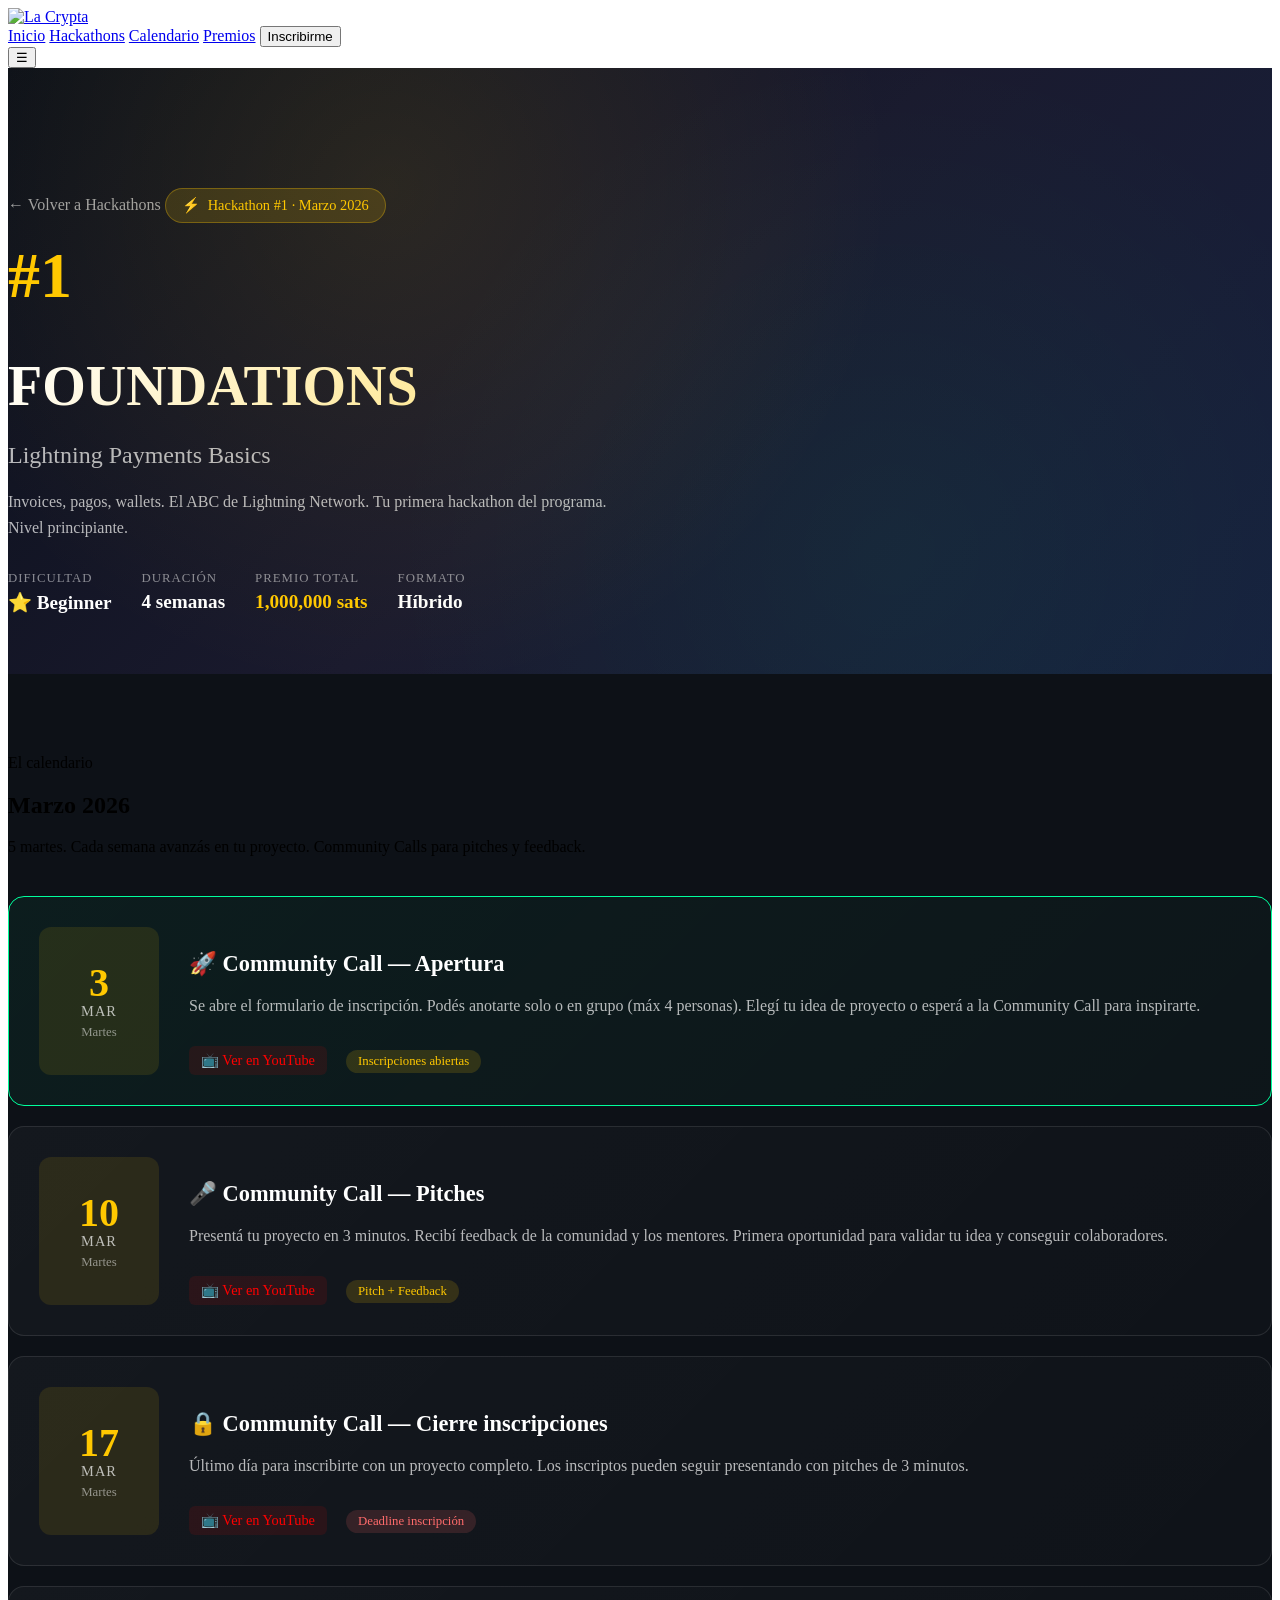
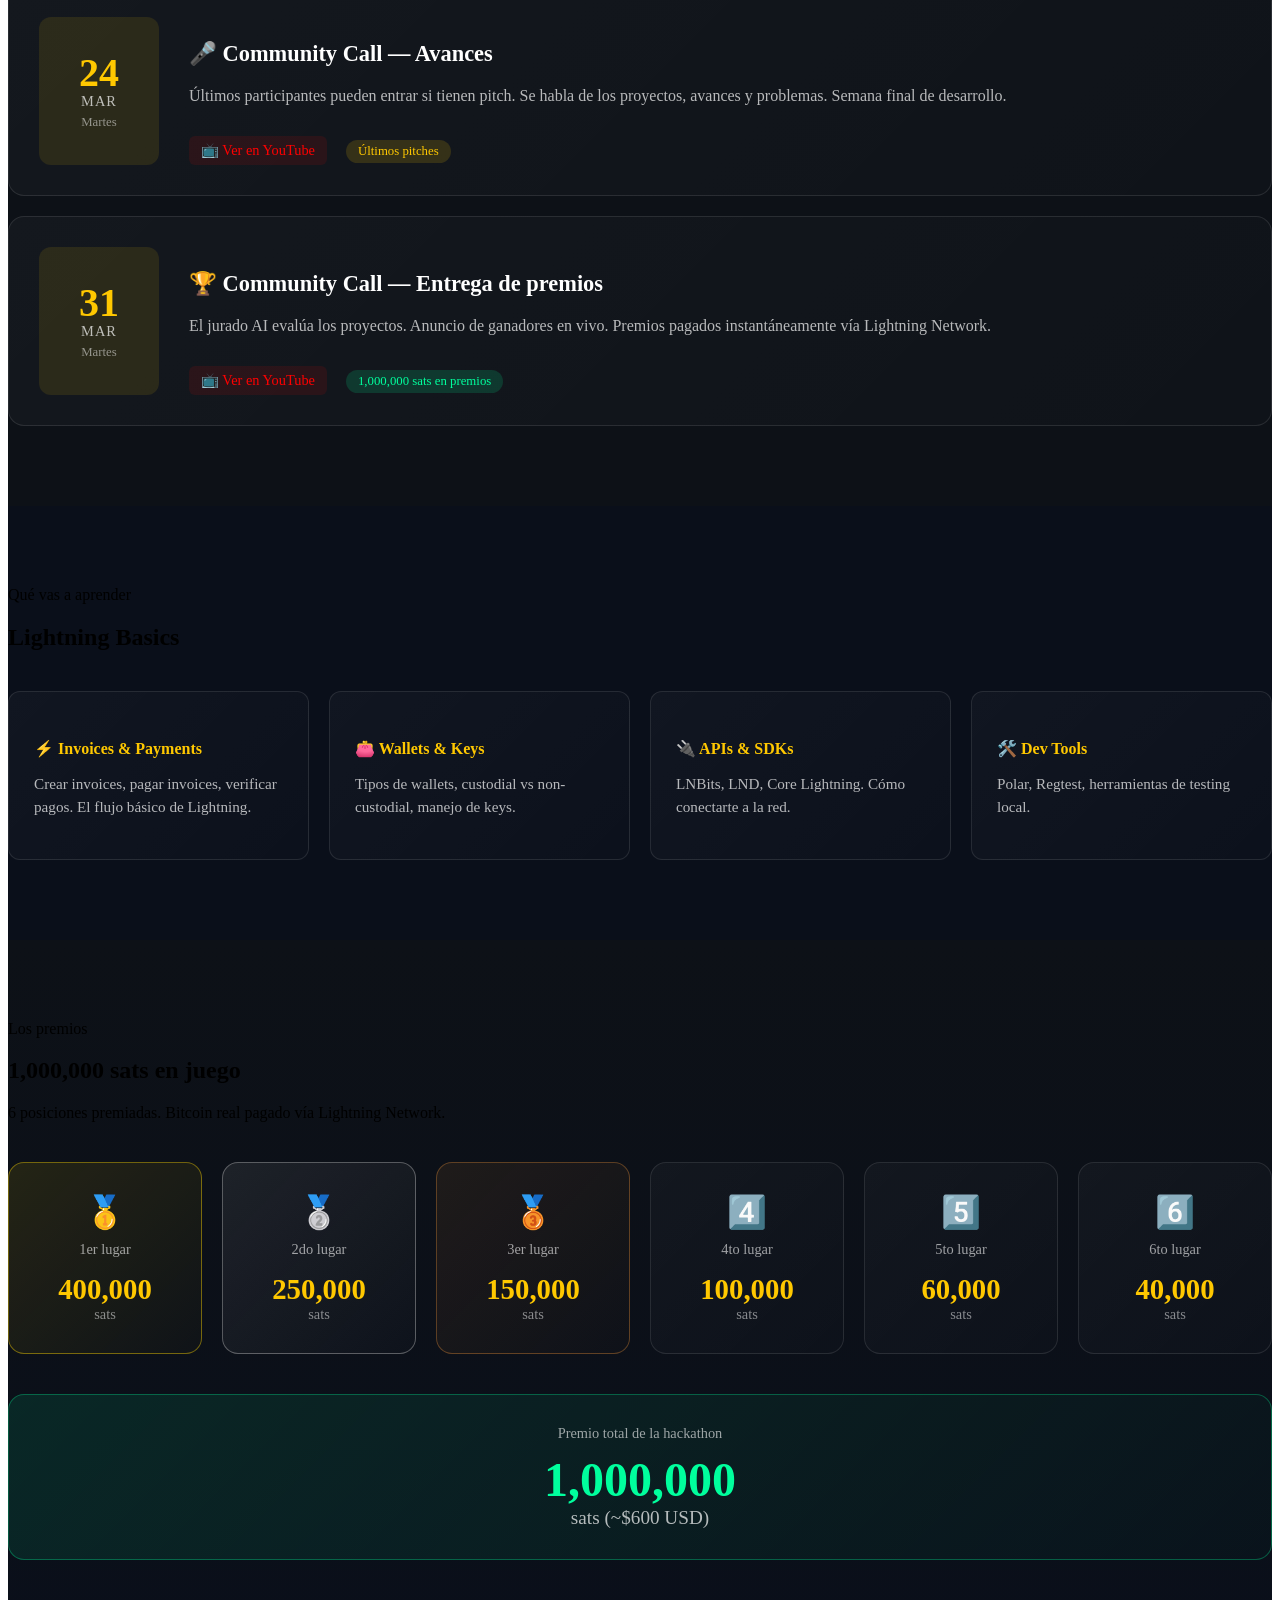
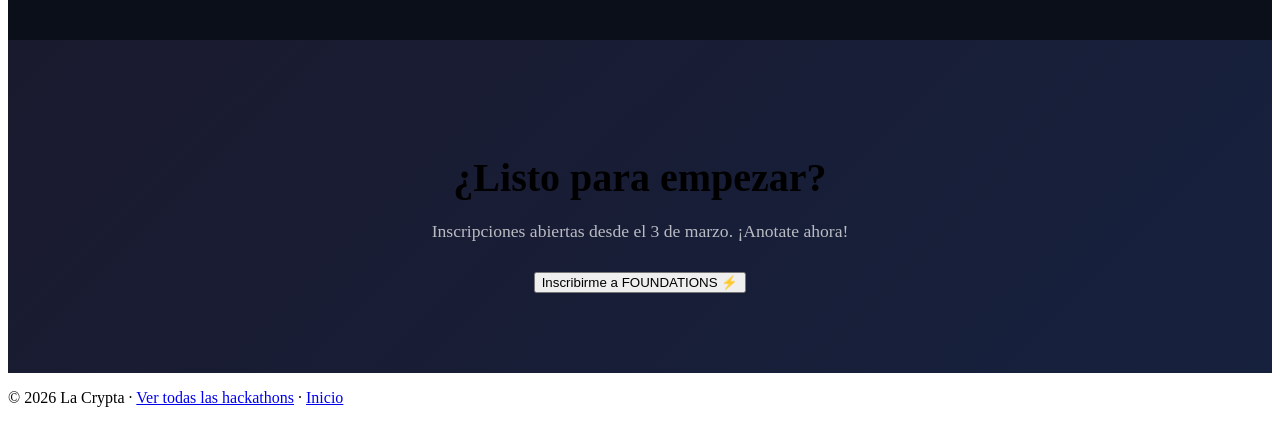
==== hackathons/foundations.html @ 1fe4c27a "feat: add YouTube link to all Community Calls - All Tuesdays are now labeled as Community Call - Add" ====
<!DOCTYPE html>
<html lang="es">
<head>
<meta charset="UTF-8">
<meta name="viewport" content="width=device-width, initial-scale=1.0">
<title>FOUNDATIONS — Lightning Hackathon #1 | La Crypta</title>
<meta name="description" content="Primera hackathon del programa. Lightning Payments Basics. Marzo 2026.">
<link rel="icon" href="data:image/svg+xml,<svg xmlns=%22http://www.w3.org/2000/svg%22 viewBox=%220 0 100 100%22><text y=%22.9em%22 font-size=%2290%22>⚡</text></svg>">
<link rel="stylesheet" href="../css/styles.css">
<style>
.hackathon-hero {
  padding: 120px 0 60px;
  background: linear-gradient(135deg, #0a0f1a 0%, #1a1a2e 50%, #16213e 100%);
  position: relative;
  overflow: hidden;
}
.hackathon-hero::before {
  content: '';
  position: absolute;
  top: 0;
  left: 0;
  right: 0;
  bottom: 0;
  background: radial-gradient(circle at 30% 20%, rgba(255, 200, 0, 0.1) 0%, transparent 50%),
              radial-gradient(circle at 70% 80%, rgba(0, 255, 157, 0.05) 0%, transparent 50%);
}
.hackathon-header {
  display: flex;
  align-items: center;
  gap: 20px;
  margin-bottom: 20px;
}
.hackathon-number {
  font-size: 4rem;
  font-weight: 900;
  color: #ffc800;
  line-height: 1;
}
.hackathon-badge {
  display: inline-flex;
  align-items: center;
  gap: 8px;
  background: rgba(255, 200, 0, 0.15);
  border: 1px solid rgba(255, 200, 0, 0.3);
  padding: 8px 16px;
  border-radius: 50px;
  font-size: 0.9rem;
  color: #ffc800;
  margin-bottom: 20px;
}
.hackathon-title {
  font-size: 3.5rem;
  font-weight: 900;
  margin-bottom: 10px;
  background: linear-gradient(135deg, #fff 0%, #ffc800 100%);
  -webkit-background-clip: text;
  -webkit-text-fill-color: transparent;
  background-clip: text;
}
.hackathon-focus {
  font-size: 1.5rem;
  color: rgba(255,255,255,0.7);
  margin-bottom: 20px;
}
.hackathon-meta {
  display: flex;
  gap: 30px;
  flex-wrap: wrap;
  margin-top: 30px;
}
.meta-item {
  display: flex;
  flex-direction: column;
  gap: 5px;
}
.meta-label {
  font-size: 0.8rem;
  color: rgba(255,255,255,0.5);
  text-transform: uppercase;
  letter-spacing: 1px;
}
.meta-value {
  font-size: 1.2rem;
  font-weight: 600;
  color: #fff;
}

/* Calendar Section */
.calendar-section {
  padding: 80px 0;
  background: #0d1117;
}
.calendar-grid {
  display: grid;
  gap: 20px;
  margin-top: 40px;
}
.calendar-item {
  display: grid;
  grid-template-columns: 120px 1fr;
  gap: 30px;
  padding: 30px;
  background: linear-gradient(135deg, rgba(255,255,255,0.03) 0%, rgba(255,255,255,0.01) 100%);
  border: 1px solid rgba(255,255,255,0.1);
  border-radius: 16px;
  transition: all 0.3s ease;
}
.calendar-item:hover {
  border-color: rgba(255, 200, 0, 0.3);
  transform: translateX(10px);
}
.calendar-item.active {
  border-color: #00ff9d;
  background: linear-gradient(135deg, rgba(0,255,157,0.05) 0%, rgba(0,255,157,0.02) 100%);
}
.calendar-item.completed {
  opacity: 0.6;
}
.calendar-date {
  display: flex;
  flex-direction: column;
  align-items: center;
  justify-content: center;
  background: rgba(255, 200, 0, 0.1);
  border-radius: 12px;
  padding: 15px;
}
.calendar-day {
  font-size: 2.5rem;
  font-weight: 900;
  color: #ffc800;
  line-height: 1;
}
.calendar-month {
  font-size: 0.9rem;
  color: rgba(255,255,255,0.7);
  text-transform: uppercase;
  letter-spacing: 1px;
}
.calendar-weekday {
  font-size: 0.8rem;
  color: rgba(255,255,255,0.5);
  margin-top: 5px;
}
.calendar-content h3 {
  font-size: 1.4rem;
  margin-bottom: 10px;
  color: #fff;
}
.calendar-content p {
  color: rgba(255,255,255,0.7);
  line-height: 1.6;
}
.calendar-tag {
  display: inline-block;
  padding: 4px 12px;
  background: rgba(255, 200, 0, 0.15);
  border-radius: 20px;
  font-size: 0.8rem;
  color: #ffc800;
  margin-top: 15px;
}
.calendar-tag.deadline {
  background: rgba(255, 100, 100, 0.15);
  color: #ff6b6b;
}
.calendar-tag.prizes {
  background: rgba(0, 255, 157, 0.15);
  color: #00ff9d;
}
.calendar-link {
  display: inline-flex;
  align-items: center;
  gap: 6px;
  color: #ff0000;
  text-decoration: none;
  font-size: 0.9rem;
  margin-top: 12px;
  margin-right: 15px;
  padding: 6px 12px;
  background: rgba(255, 0, 0, 0.1);
  border-radius: 6px;
  transition: all 0.2s ease;
}
.calendar-link:hover {
  background: rgba(255, 0, 0, 0.2);
  color: #ff3333;
}

/* Prizes Section */
.prizes-section {
  padding: 80px 0;
  background: linear-gradient(180deg, #0d1117 0%, #0a0f1a 100%);
}
.prizes-grid {
  display: grid;
  grid-template-columns: repeat(auto-fit, minmax(150px, 1fr));
  gap: 20px;
  margin-top: 40px;
}
.prize-card {
  text-align: center;
  padding: 30px 20px;
  background: linear-gradient(135deg, rgba(255,255,255,0.03) 0%, rgba(255,255,255,0.01) 100%);
  border: 1px solid rgba(255,255,255,0.1);
  border-radius: 16px;
  transition: all 0.3s ease;
}
.prize-card:hover {
  transform: translateY(-5px);
  border-color: rgba(255, 200, 0, 0.3);
}
.prize-card.gold {
  border-color: rgba(255, 215, 0, 0.4);
  background: linear-gradient(135deg, rgba(255, 215, 0, 0.1) 0%, rgba(255, 215, 0, 0.02) 100%);
}
.prize-card.silver {
  border-color: rgba(192, 192, 192, 0.4);
  background: linear-gradient(135deg, rgba(192, 192, 192, 0.1) 0%, rgba(192, 192, 192, 0.02) 100%);
}
.prize-card.bronze {
  border-color: rgba(205, 127, 50, 0.4);
  background: linear-gradient(135deg, rgba(205, 127, 50, 0.1) 0%, rgba(205, 127, 50, 0.02) 100%);
}
.prize-position {
  font-size: 2rem;
  margin-bottom: 10px;
}
.prize-place {
  font-size: 0.9rem;
  color: rgba(255,255,255,0.6);
  margin-bottom: 15px;
}
.prize-amount {
  font-size: 1.8rem;
  font-weight: 900;
  color: #ffc800;
}
.prize-unit {
  font-size: 0.9rem;
  color: rgba(255,255,255,0.5);
}
.prizes-total {
  text-align: center;
  margin-top: 40px;
  padding: 30px;
  background: linear-gradient(135deg, rgba(0, 255, 157, 0.1) 0%, rgba(0, 255, 157, 0.02) 100%);
  border: 1px solid rgba(0, 255, 157, 0.3);
  border-radius: 16px;
}
.prizes-total-label {
  font-size: 0.9rem;
  color: rgba(255,255,255,0.6);
  margin-bottom: 10px;
}
.prizes-total-amount {
  font-size: 3rem;
  font-weight: 900;
  color: #00ff9d;
}
.prizes-total-unit {
  font-size: 1.2rem;
  color: rgba(255,255,255,0.7);
}

/* CTA Section */
.cta-section {
  padding: 80px 0;
  text-align: center;
  background: linear-gradient(135deg, #1a1a2e 0%, #16213e 100%);
}
.cta-section h2 {
  font-size: 2.5rem;
  margin-bottom: 20px;
}
.cta-section p {
  color: rgba(255,255,255,0.7);
  margin-bottom: 30px;
  font-size: 1.1rem;
}

/* Back link */
.back-link {
  display: inline-flex;
  align-items: center;
  gap: 8px;
  color: rgba(255,255,255,0.6);
  text-decoration: none;
  margin-bottom: 30px;
  transition: color 0.3s ease;
}
.back-link:hover {
  color: #ffc800;
}

/* Topics */
.topics-section {
  padding: 80px 0;
  background: #0a0f1a;
}
.topics-grid {
  display: grid;
  grid-template-columns: repeat(auto-fit, minmax(250px, 1fr));
  gap: 20px;
  margin-top: 40px;
}
.topic-card {
  padding: 25px;
  background: linear-gradient(135deg, rgba(255,255,255,0.03) 0%, rgba(255,255,255,0.01) 100%);
  border: 1px solid rgba(255,255,255,0.1);
  border-radius: 12px;
}
.topic-card h4 {
  color: #ffc800;
  margin-bottom: 10px;
}
.topic-card p {
  color: rgba(255,255,255,0.7);
  font-size: 0.95rem;
  line-height: 1.5;
}

@media (max-width: 768px) {
  .hackathon-title {
    font-size: 2.5rem;
  }
  .calendar-item {
    grid-template-columns: 1fr;
    gap: 15px;
  }
  .calendar-date {
    flex-direction: row;
    gap: 15px;
    justify-content: flex-start;
  }
  .prizes-grid {
    grid-template-columns: repeat(2, 1fr);
  }
}
</style>
</head>
<body>

<!-- Navbar -->
<nav class="navbar">
  <div class="nav-container">
    <a href="https://lacrypta.ar" class="nav-logo" target="_blank">
      <img src="../assets/logos/lacrypta-title-white.png" alt="La Crypta" height="32">
    </a>
    <div class="nav-links">
      <a href="../index.html">Inicio</a>
      <a href="../hackathons.html">Hackathons</a>
      <a href="#calendario">Calendario</a>
      <a href="#premios">Premios</a>
      <button class="btn btn-nav" data-tally-open="9qDNEY" data-tally-layout="modal" data-tally-width="600">
        Inscribirme
      </button>
    </div>
    <button class="nav-toggle" onclick="toggleMenu()">☰</button>
  </div>
</nav>

<!-- Hero -->
<section class="hackathon-hero">
  <div class="container">
    <a href="../hackathons.html" class="back-link">← Volver a Hackathons</a>
    
    <div class="hackathon-badge">
      <span>⚡</span>
      <span>Hackathon #1 · Marzo 2026</span>
    </div>
    
    <div class="hackathon-header">
      <span class="hackathon-number">#1</span>
    </div>
    
    <h1 class="hackathon-title">FOUNDATIONS</h1>
    <p class="hackathon-focus">Lightning Payments Basics</p>
    <p style="color: rgba(255,255,255,0.7); max-width: 600px; line-height: 1.6;">
      Invoices, pagos, wallets. El ABC de Lightning Network. 
      Tu primera hackathon del programa. Nivel principiante.
    </p>
    
    <div class="hackathon-meta">
      <div class="meta-item">
        <span class="meta-label">Dificultad</span>
        <span class="meta-value">⭐ Beginner</span>
      </div>
      <div class="meta-item">
        <span class="meta-label">Duración</span>
        <span class="meta-value">4 semanas</span>
      </div>
      <div class="meta-item">
        <span class="meta-label">Premio total</span>
        <span class="meta-value" style="color: #ffc800;">1,000,000 sats</span>
      </div>
      <div class="meta-item">
        <span class="meta-label">Formato</span>
        <span class="meta-value">Híbrido</span>
      </div>
    </div>
  </div>
</section>

<!-- Calendario -->
<section class="calendar-section" id="calendario">
  <div class="container">
    <div class="section-header">
      <span class="section-label">El calendario</span>
      <h2 class="section-title">Marzo 2026</h2>
      <p class="section-description">
        5 martes. Cada semana avanzás en tu proyecto. 
        Community Calls para pitches y feedback.
      </p>
    </div>
    
    <div class="calendar-grid">
      <div class="calendar-item active">
        <div class="calendar-date">
          <span class="calendar-day">3</span>
          <span class="calendar-month">MAR</span>
          <span class="calendar-weekday">Martes</span>
        </div>
        <div class="calendar-content">
          <h3>🚀 Community Call — Apertura</h3>
          <p>
            Se abre el formulario de inscripción. Podés anotarte solo o en grupo (máx 4 personas).
            Elegí tu idea de proyecto o esperá a la Community Call para inspirarte.
          </p>
          <a href="https://www.youtube.com/@LaCryptaOk" target="_blank" class="calendar-link">📺 Ver en YouTube</a>
          <span class="calendar-tag">Inscripciones abiertas</span>
        </div>
      </div>
      
      <div class="calendar-item">
        <div class="calendar-date">
          <span class="calendar-day">10</span>
          <span class="calendar-month">MAR</span>
          <span class="calendar-weekday">Martes</span>
        </div>
        <div class="calendar-content">
          <h3>🎤 Community Call — Pitches</h3>
          <p>
            Presentá tu proyecto en 3 minutos. Recibí feedback de la comunidad y los mentores.
            Primera oportunidad para validar tu idea y conseguir colaboradores.
          </p>
          <a href="https://www.youtube.com/@LaCryptaOk" target="_blank" class="calendar-link">📺 Ver en YouTube</a>
          <span class="calendar-tag">Pitch + Feedback</span>
        </div>
      </div>
      
      <div class="calendar-item">
        <div class="calendar-date">
          <span class="calendar-day">17</span>
          <span class="calendar-month">MAR</span>
          <span class="calendar-weekday">Martes</span>
        </div>
        <div class="calendar-content">
          <h3>🔒 Community Call — Cierre inscripciones</h3>
          <p>
            Último día para inscribirte con un proyecto completo. 
            Los inscriptos pueden seguir presentando con pitches de 3 minutos.
          </p>
          <a href="https://www.youtube.com/@LaCryptaOk" target="_blank" class="calendar-link">📺 Ver en YouTube</a>
          <span class="calendar-tag deadline">Deadline inscripción</span>
        </div>
      </div>
      
      <div class="calendar-item">
        <div class="calendar-date">
          <span class="calendar-day">24</span>
          <span class="calendar-month">MAR</span>
          <span class="calendar-weekday">Martes</span>
        </div>
        <div class="calendar-content">
          <h3>🎤 Community Call — Avances</h3>
          <p>
            Últimos participantes pueden entrar si tienen pitch. 
            Se habla de los proyectos, avances y problemas. Semana final de desarrollo.
          </p>
          <a href="https://www.youtube.com/@LaCryptaOk" target="_blank" class="calendar-link">📺 Ver en YouTube</a>
          <span class="calendar-tag">Últimos pitches</span>
        </div>
      </div>
      
      <div class="calendar-item">
        <div class="calendar-date">
          <span class="calendar-day">31</span>
          <span class="calendar-month">MAR</span>
          <span class="calendar-weekday">Martes</span>
        </div>
        <div class="calendar-content">
          <h3>🏆 Community Call — Entrega de premios</h3>
          <p>
            El jurado AI evalúa los proyectos. Anuncio de ganadores en vivo.
            Premios pagados instantáneamente vía Lightning Network.
          </p>
          <a href="https://www.youtube.com/@LaCryptaOk" target="_blank" class="calendar-link">📺 Ver en YouTube</a>
          <span class="calendar-tag prizes">1,000,000 sats en premios</span>
        </div>
      </div>
    </div>
  </div>
</section>

<!-- Topics -->
<section class="topics-section">
  <div class="container">
    <div class="section-header">
      <span class="section-label">Qué vas a aprender</span>
      <h2 class="section-title">Lightning Basics</h2>
    </div>
    
    <div class="topics-grid">
      <div class="topic-card">
        <h4>⚡ Invoices & Payments</h4>
        <p>Crear invoices, pagar invoices, verificar pagos. El flujo básico de Lightning.</p>
      </div>
      <div class="topic-card">
        <h4>👛 Wallets & Keys</h4>
        <p>Tipos de wallets, custodial vs non-custodial, manejo de keys.</p>
      </div>
      <div class="topic-card">
        <h4>🔌 APIs & SDKs</h4>
        <p>LNBits, LND, Core Lightning. Cómo conectarte a la red.</p>
      </div>
      <div class="topic-card">
        <h4>🛠️ Dev Tools</h4>
        <p>Polar, Regtest, herramientas de testing local.</p>
      </div>
    </div>
  </div>
</section>

<!-- Premios -->
<section class="prizes-section" id="premios">
  <div class="container">
    <div class="section-header">
      <span class="section-label">Los premios</span>
      <h2 class="section-title">1,000,000 sats en juego</h2>
      <p class="section-description">
        6 posiciones premiadas. Bitcoin real pagado vía Lightning Network.
      </p>
    </div>
    
    <div class="prizes-grid">
      <div class="prize-card gold">
        <div class="prize-position">🥇</div>
        <div class="prize-place">1er lugar</div>
        <div class="prize-amount">400,000</div>
        <div class="prize-unit">sats</div>
      </div>
      
      <div class="prize-card silver">
        <div class="prize-position">🥈</div>
        <div class="prize-place">2do lugar</div>
        <div class="prize-amount">250,000</div>
        <div class="prize-unit">sats</div>
      </div>
      
      <div class="prize-card bronze">
        <div class="prize-position">🥉</div>
        <div class="prize-place">3er lugar</div>
        <div class="prize-amount">150,000</div>
        <div class="prize-unit">sats</div>
      </div>
      
      <div class="prize-card">
        <div class="prize-position">4️⃣</div>
        <div class="prize-place">4to lugar</div>
        <div class="prize-amount">100,000</div>
        <div class="prize-unit">sats</div>
      </div>
      
      <div class="prize-card">
        <div class="prize-position">5️⃣</div>
        <div class="prize-place">5to lugar</div>
        <div class="prize-amount">60,000</div>
        <div class="prize-unit">sats</div>
      </div>
      
      <div class="prize-card">
        <div class="prize-position">6️⃣</div>
        <div class="prize-place">6to lugar</div>
        <div class="prize-amount">40,000</div>
        <div class="prize-unit">sats</div>
      </div>
    </div>
    
    <div class="prizes-total">
      <div class="prizes-total-label">Premio total de la hackathon</div>
      <div class="prizes-total-amount">1,000,000</div>
      <div class="prizes-total-unit">sats (~$600 USD)</div>
    </div>
  </div>
</section>

<!-- CTA -->
<section class="cta-section">
  <div class="container">
    <h2>¿Listo para empezar?</h2>
    <p>Inscripciones abiertas desde el 3 de marzo. ¡Anotate ahora!</p>
    <button class="btn btn-primary btn-large btn-glow" data-tally-open="9qDNEY" data-tally-layout="modal" data-tally-width="600">
      Inscribirme a FOUNDATIONS ⚡
    </button>
  </div>
</section>

<!-- Footer -->
<footer class="footer">
  <div class="container">
    <div class="footer-bottom">
      <p>© 2026 La Crypta · <a href="../hackathons.html">Ver todas las hackathons</a> · <a href="../index.html">Inicio</a></p>
    </div>
  </div>
</footer>

<!-- Scripts -->
<script src="https://tally.so/widgets/embed.js"></script>
<script>
function toggleMenu() {
  document.getElementById('mobileMenu')?.classList.toggle('active');
  document.body.classList.toggle('menu-open');
}

window.addEventListener('scroll', () => {
  const navbar = document.querySelector('.navbar');
  if (window.scrollY > 50) {
    navbar.classList.add('scrolled');
  } else {
    navbar.classList.remove('scrolled');
  }
});
</script>

</body>
</html>
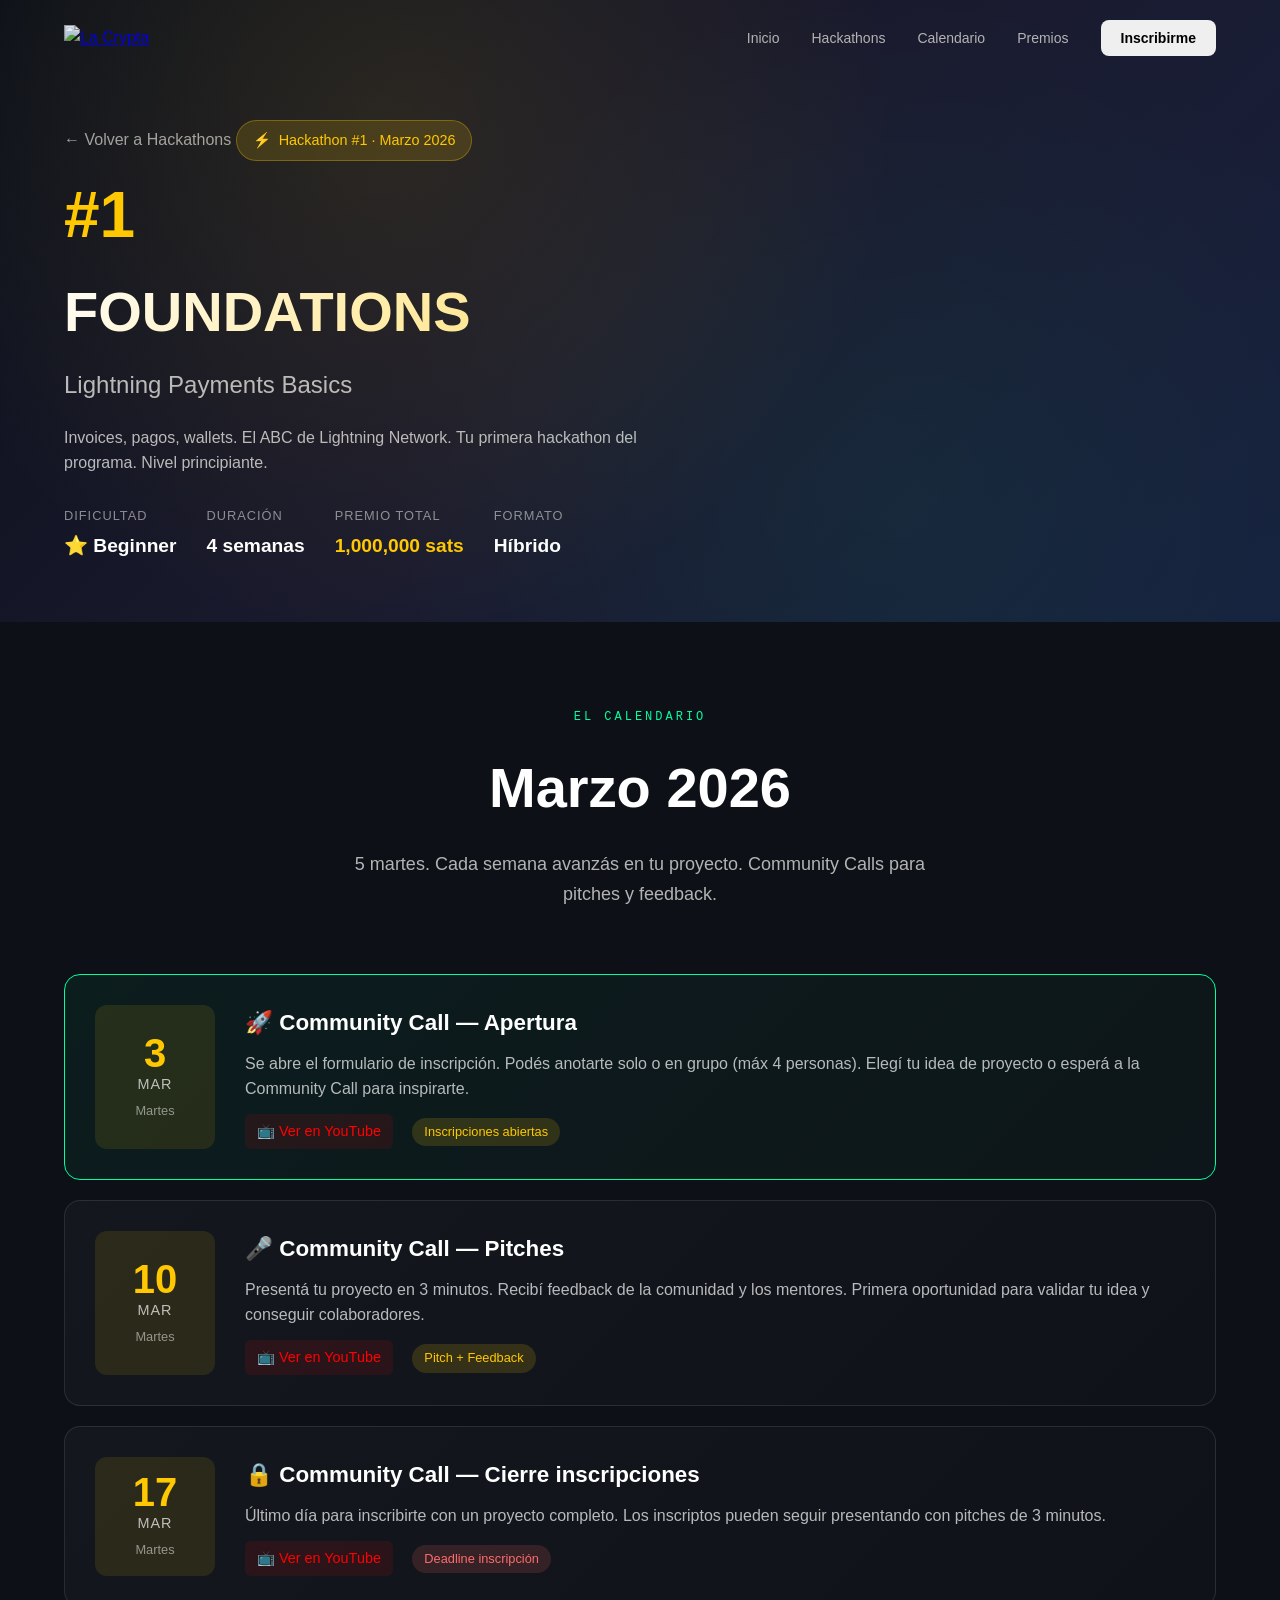
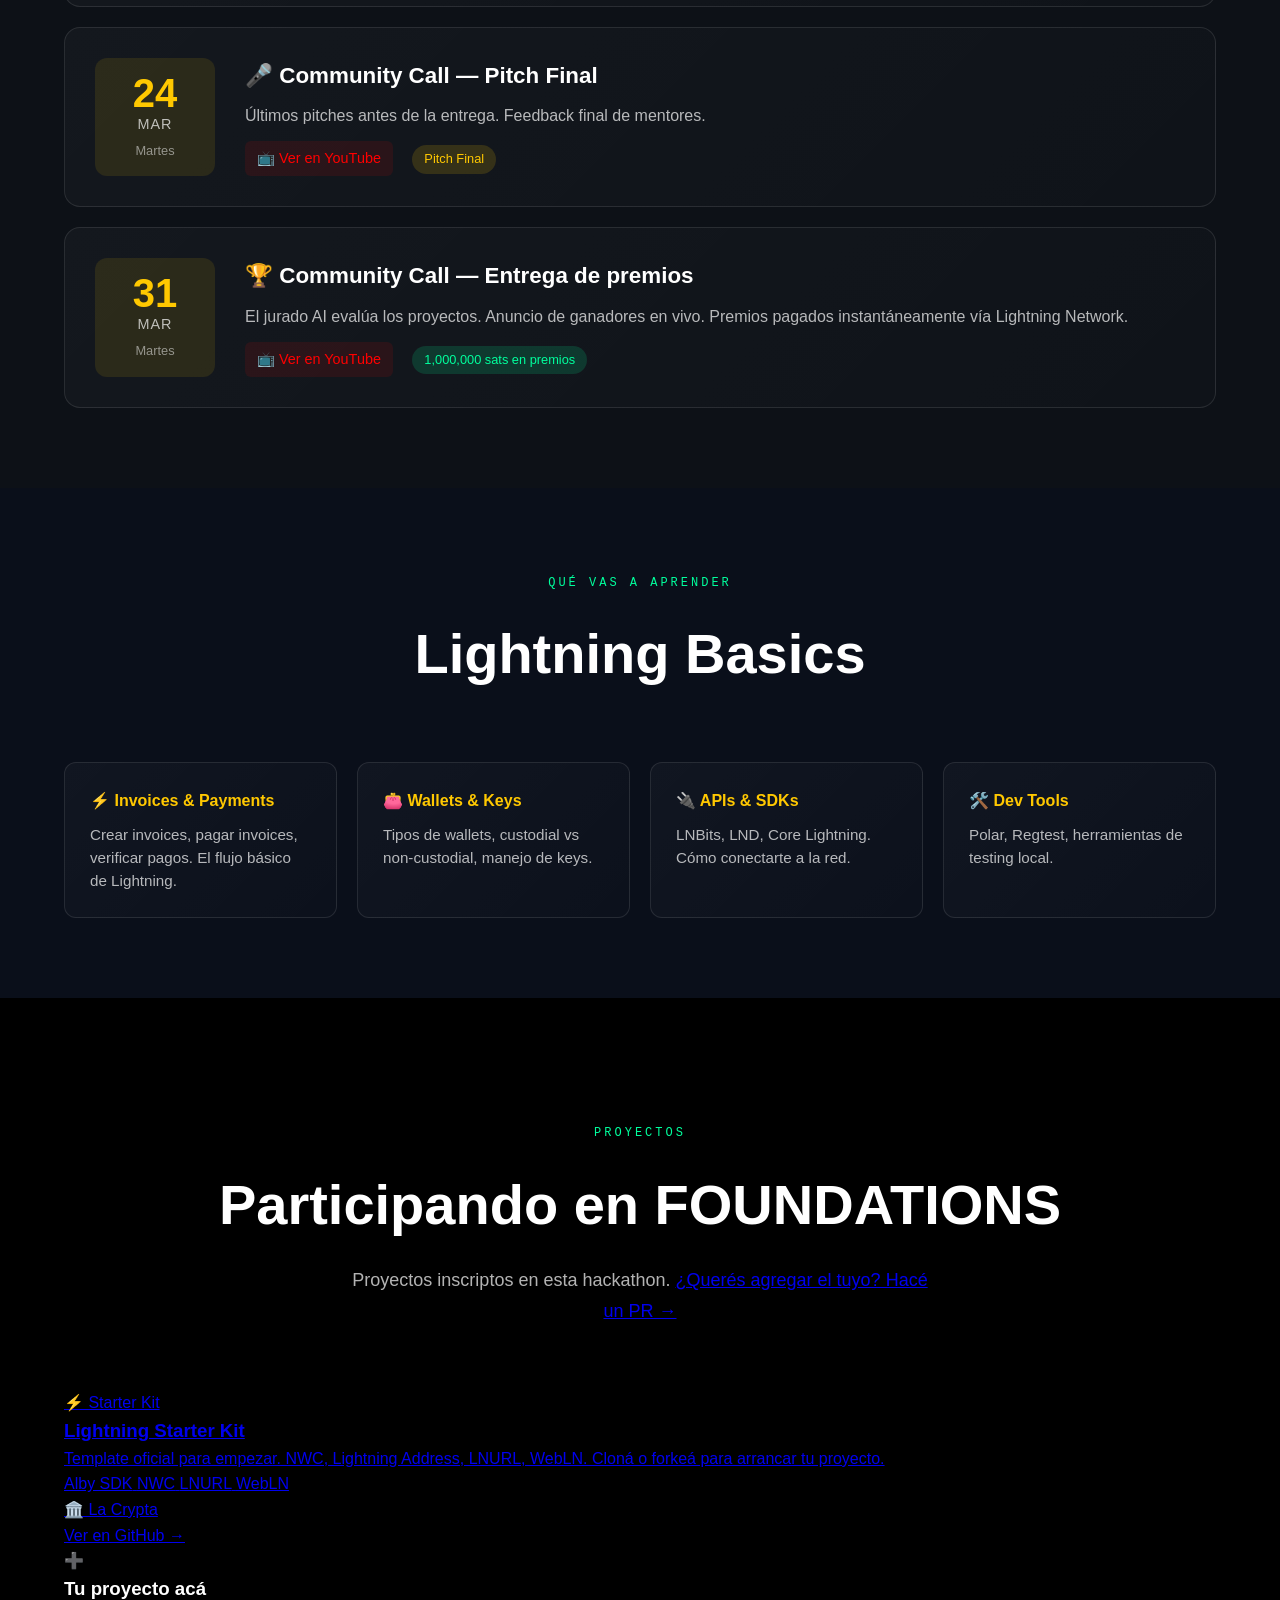
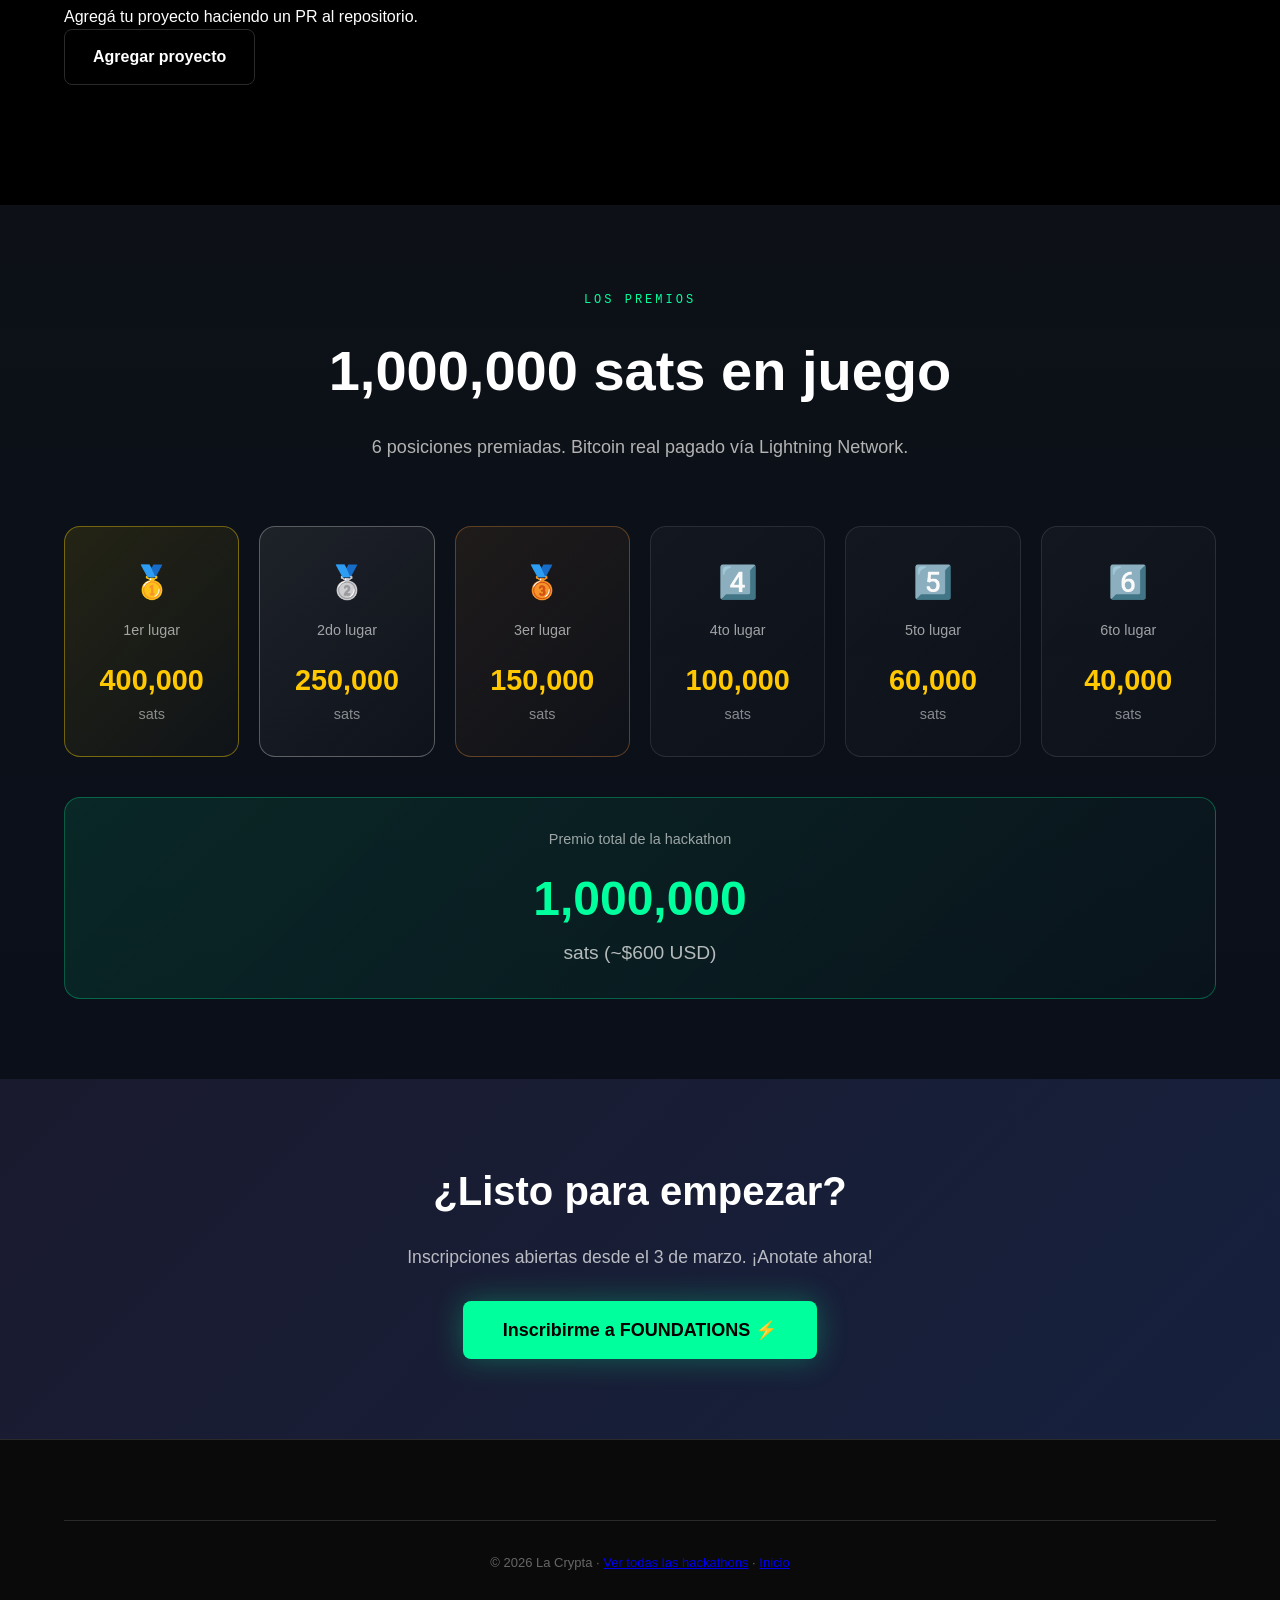
==== commit 68bc0636: "chore: remove Demo Interactivo card from foundations" ====
--- a/hackathons/foundations.html
+++ b/hackathons/foundations.html
@@ -7,6 +7,7 @@
 <meta name="description" content="Primera hackathon del programa. Lightning Payments Basics. Marzo 2026.">
 <link rel="icon" href="data:image/svg+xml,<svg xmlns=%22http://www.w3.org/2000/svg%22 viewBox=%220 0 100 100%22><text y=%22.9em%22 font-size=%2290%22>⚡</text></svg>">
 <link rel="stylesheet" href="../css/styles.css">
+<link rel="stylesheet" href="../css/hackathon-detail.css">
 <style>
 .hackathon-hero {
   padding: 120px 0 60px;
@@ -473,13 +474,12 @@
           <span class="calendar-weekday">Martes</span>
         </div>
         <div class="calendar-content">
-          <h3>🎤 Community Call — Avances</h3>
+          <h3>🎤 Community Call — Pitch Final</h3>
           <p>
-            Últimos participantes pueden entrar si tienen pitch. 
-            Se habla de los proyectos, avances y problemas. Semana final de desarrollo.
+            Últimos pitches antes de la entrega. Feedback final de mentores.
           </p>
           <a href="https://www.youtube.com/@LaCryptaOk" target="_blank" class="calendar-link">📺 Ver en YouTube</a>
-          <span class="calendar-tag">Últimos pitches</span>
+          <span class="calendar-tag">Pitch Final</span>
         </div>
       </div>
       
@@ -527,6 +527,54 @@
       <div class="topic-card">
         <h4>🛠️ Dev Tools</h4>
         <p>Polar, Regtest, herramientas de testing local.</p>
+      </div>
+    </div>
+  </div>
+</section>
+
+<!-- Proyectos Participando -->
+<section class="projects-section" id="proyectos">
+  <div class="container">
+    <div class="section-header">
+      <span class="section-label">Proyectos</span>
+      <h2 class="section-title">Participando en FOUNDATIONS</h2>
+      <p class="section-description">
+        Proyectos inscriptos en esta hackathon. 
+        <a href="https://github.com/lacrypta/hackathons-2026/blob/main/data/projects/foundations.json" target="_blank" class="add-project-link">
+          ¿Querés agregar el tuyo? Hacé un PR →
+        </a>
+      </p>
+    </div>
+    
+    <div class="projects-grid" id="projectsGrid">
+      <!-- Starter Kit Oficial -->
+      <a href="https://github.com/lacrypta/lightning-starter" target="_blank" class="project-card featured">
+        <div class="project-status">⚡ Starter Kit</div>
+        <h3 class="project-name">Lightning Starter Kit</h3>
+        <p class="project-description">Template oficial para empezar. NWC, Lightning Address, LNURL, WebLN. Cloná o forkeá para arrancar tu proyecto.</p>
+        <div class="project-tech">
+          <span>Alby SDK</span>
+          <span>NWC</span>
+          <span>LNURL</span>
+          <span>WebLN</span>
+        </div>
+        <div class="project-team">
+          <span class="team-member">🏛️ La Crypta</span>
+        </div>
+        <div class="project-links">
+          <span class="project-link">Ver en GitHub →</span>
+        </div>
+      </a>
+      
+      
+      <!-- Placeholder para más proyectos -->
+      <div class="project-card placeholder">
+        <div class="placeholder-icon">➕</div>
+        <h3 class="project-name">Tu proyecto acá</h3>
+        <p class="project-description">Agregá tu proyecto haciendo un PR al repositorio.</p>
+        <a href="https://github.com/lacrypta/hackathons-2026/edit/main/data/projects/foundations.json" target="_blank" class="btn btn-outline btn-small">
+          Agregar proyecto
+        </a>
       </div>
     </div>
   </div>
--- a/css/styles.css
+++ b/css/styles.css
@@ -0,0 +1,1381 @@
+/* ===== FONTS ===== */
+@font-face {
+  font-family: 'Standerd';
+  src: url('../assets/fonts/Standerd-Regular.ttf') format('truetype');
+  font-weight: 400;
+}
+@font-face {
+  font-family: 'Standerd';
+  src: url('../assets/fonts/Standerd-Medium.ttf') format('truetype');
+  font-weight: 500;
+}
+@font-face {
+  font-family: 'Standerd';
+  src: url('../assets/fonts/Standerd-SemiBold.ttf') format('truetype');
+  font-weight: 600;
+}
+@font-face {
+  font-family: 'Standerd';
+  src: url('../assets/fonts/Standerd-Bold.ttf') format('truetype');
+  font-weight: 700;
+}
+@font-face {
+  font-family: 'Standerd';
+  src: url('../assets/fonts/Standerd-ExtraBold.ttf') format('truetype');
+  font-weight: 800;
+}
+@font-face {
+  font-family: 'Blatant';
+  src: url('../assets/fonts/Blatant.otf') format('opentype');
+  font-weight: 400;
+}
+@font-face {
+  font-family: 'Blatant';
+  src: url('../assets/fonts/Blatant-Bold.otf') format('opentype');
+  font-weight: 700;
+}
+
+/* ===== VARIABLES ===== */
+:root {
+  /* La Crypta Colors */
+  --black: #000000;
+  --dark: #0a0a0a;
+  --dark-gray: #111111;
+  --gray: #1a1a1a;
+  --light-gray: #2a2a2a;
+  --muted: #666666;
+  --text: #ffffff;
+  --text-secondary: #b3b3b3;
+  
+  /* Accent Colors */
+  --primary: #00ff9d;
+  --primary-dark: #00cc7d;
+  --primary-glow: rgba(0, 255, 157, 0.3);
+  --bitcoin: #f7931a;
+  --lightning: #9945ff;
+  
+  /* Fonts */
+  --font-body: 'Standerd', -apple-system, BlinkMacSystemFont, sans-serif;
+  --font-display: 'Blatant', 'Standerd', sans-serif;
+  --font-mono: 'JetBrains Mono', 'SF Mono', monospace;
+  
+  /* Spacing */
+  --section-padding: 120px;
+  --container-width: 1200px;
+}
+
+/* ===== RESET ===== */
+*, *::before, *::after {
+  margin: 0;
+  padding: 0;
+  box-sizing: border-box;
+}
+
+html {
+  scroll-behavior: smooth;
+}
+
+body {
+  font-family: var(--font-body);
+  background: var(--black);
+  color: var(--text);
+  line-height: 1.6;
+  overflow-x: hidden;
+  -webkit-font-smoothing: antialiased;
+  -moz-osx-font-smoothing: grayscale;
+}
+
+body.menu-open {
+  overflow: hidden;
+}
+
+/* ===== UTILITIES ===== */
+.container {
+  max-width: var(--container-width);
+  margin: 0 auto;
+  padding: 0 24px;
+}
+
+.gradient {
+  background: linear-gradient(135deg, var(--primary) 0%, var(--lightning) 100%);
+  -webkit-background-clip: text;
+  -webkit-text-fill-color: transparent;
+  background-clip: text;
+}
+
+/* ===== BUTTONS ===== */
+.btn {
+  display: inline-flex;
+  align-items: center;
+  justify-content: center;
+  gap: 8px;
+  padding: 14px 28px;
+  font-family: var(--font-body);
+  font-size: 16px;
+  font-weight: 600;
+  text-decoration: none;
+  border: none;
+  border-radius: 8px;
+  cursor: pointer;
+  transition: all 0.3s cubic-bezier(0.4, 0, 0.2, 1);
+}
+
+.btn-primary {
+  background: var(--primary);
+  color: var(--black);
+}
+
+.btn-primary:hover {
+  background: var(--primary-dark);
+  transform: translateY(-2px);
+}
+
+.btn-glow {
+  box-shadow: 0 0 30px var(--primary-glow);
+}
+
+.btn-glow:hover {
+  box-shadow: 0 0 50px var(--primary-glow), 0 10px 40px rgba(0, 0, 0, 0.3);
+}
+
+.btn-outline {
+  background: transparent;
+  color: var(--text);
+  border: 1px solid var(--light-gray);
+}
+
+.btn-outline:hover {
+  border-color: var(--primary);
+  color: var(--primary);
+}
+
+.btn-nav {
+  padding: 10px 20px;
+  font-size: 14px;
+}
+
+.btn-large {
+  padding: 18px 40px;
+  font-size: 18px;
+}
+
+.btn-icon {
+  transition: transform 0.3s ease;
+}
+
+.btn:hover .btn-icon {
+  transform: translateX(4px);
+}
+
+/* ===== NAVBAR ===== */
+.navbar {
+  position: fixed;
+  top: 0;
+  left: 0;
+  right: 0;
+  z-index: 1000;
+  padding: 20px 0;
+  transition: all 0.3s ease;
+}
+
+.navbar.scrolled {
+  background: rgba(0, 0, 0, 0.9);
+  backdrop-filter: blur(20px);
+  border-bottom: 1px solid rgba(255, 255, 255, 0.05);
+  padding: 12px 0;
+}
+
+.nav-container {
+  max-width: var(--container-width);
+  margin: 0 auto;
+  padding: 0 24px;
+  display: flex;
+  align-items: center;
+  justify-content: space-between;
+}
+
+.nav-logo img {
+  height: 32px;
+  opacity: 0.9;
+  transition: opacity 0.3s ease;
+}
+
+.nav-logo:hover img {
+  opacity: 1;
+}
+
+.nav-links {
+  display: flex;
+  align-items: center;
+  gap: 32px;
+}
+
+.nav-links a {
+  color: var(--text-secondary);
+  text-decoration: none;
+  font-size: 14px;
+  font-weight: 500;
+  transition: color 0.3s ease;
+}
+
+.nav-links a:hover {
+  color: var(--primary);
+}
+
+.nav-toggle {
+  display: none;
+  background: none;
+  border: none;
+  color: var(--text);
+  font-size: 24px;
+  cursor: pointer;
+}
+
+/* ===== HERO ===== */
+.hero {
+  position: relative;
+  min-height: 100vh;
+  display: flex;
+  align-items: center;
+  padding: 120px 0 80px;
+  overflow: hidden;
+}
+
+.hero-bg {
+  position: absolute;
+  inset: 0;
+  background: 
+    radial-gradient(ellipse 80% 50% at 50% 0%, rgba(0, 255, 157, 0.08) 0%, transparent 50%),
+    radial-gradient(ellipse 60% 40% at 80% 100%, rgba(153, 69, 255, 0.05) 0%, transparent 50%);
+}
+
+.hero-content {
+  position: relative;
+  z-index: 1;
+  max-width: 800px;
+}
+
+.hero-badge {
+  display: inline-flex;
+  align-items: center;
+  gap: 10px;
+  padding: 10px 20px;
+  background: rgba(0, 255, 157, 0.1);
+  border: 1px solid rgba(0, 255, 157, 0.2);
+  border-radius: 100px;
+  font-size: 13px;
+  font-weight: 500;
+  color: var(--primary);
+  text-transform: uppercase;
+  letter-spacing: 1px;
+  margin-bottom: 32px;
+  animation: fadeInUp 0.6s ease;
+}
+
+.badge-icon {
+  font-size: 16px;
+}
+
+.hero-title {
+  font-family: var(--font-display);
+  font-size: clamp(48px, 10vw, 96px);
+  font-weight: 700;
+  line-height: 1;
+  letter-spacing: -2px;
+  margin-bottom: 24px;
+}
+
+.title-line {
+  display: block;
+  animation: fadeInUp 0.6s ease backwards;
+}
+
+.title-line:nth-child(1) { animation-delay: 0.1s; }
+.title-line:nth-child(2) { animation-delay: 0.2s; }
+.title-line:nth-child(3) { animation-delay: 0.3s; }
+
+.title-line.year {
+  font-size: 0.6em;
+  color: var(--muted);
+  margin-top: 8px;
+}
+
+.hero-tagline {
+  font-family: var(--font-mono);
+  font-size: 16px;
+  color: var(--text-secondary);
+  margin-bottom: 24px;
+  animation: fadeInUp 0.6s ease 0.4s backwards;
+}
+
+.hero-description {
+  font-size: 20px;
+  color: var(--text-secondary);
+  line-height: 1.7;
+  margin-bottom: 40px;
+  max-width: 600px;
+  animation: fadeInUp 0.6s ease 0.5s backwards;
+}
+
+.hero-cta {
+  display: flex;
+  gap: 16px;
+  flex-wrap: wrap;
+  margin-bottom: 60px;
+  animation: fadeInUp 0.6s ease 0.6s backwards;
+}
+
+.hero-stats {
+  display: flex;
+  align-items: center;
+  gap: 32px;
+  animation: fadeInUp 0.6s ease 0.7s backwards;
+}
+
+.stat {
+  display: flex;
+  flex-direction: column;
+}
+
+.stat-value {
+  font-family: var(--font-display);
+  font-size: 32px;
+  font-weight: 700;
+  color: var(--primary);
+}
+
+.stat-label {
+  font-size: 13px;
+  color: var(--muted);
+  text-transform: uppercase;
+  letter-spacing: 1px;
+}
+
+.stat-divider {
+  width: 1px;
+  height: 40px;
+  background: var(--light-gray);
+}
+
+.scroll-indicator {
+  position: absolute;
+  bottom: 40px;
+  left: 50%;
+  transform: translateX(-50%);
+  display: flex;
+  flex-direction: column;
+  align-items: center;
+  gap: 8px;
+  animation: fadeIn 1s ease 1s backwards;
+}
+
+.scroll-indicator span {
+  font-size: 11px;
+  text-transform: uppercase;
+  letter-spacing: 2px;
+  color: var(--muted);
+}
+
+.scroll-line {
+  width: 1px;
+  height: 40px;
+  background: linear-gradient(to bottom, var(--primary), transparent);
+  animation: scrollPulse 2s ease-in-out infinite;
+}
+
+/* ===== SECTIONS ===== */
+section {
+  padding: var(--section-padding) 0;
+}
+
+.section-header {
+  text-align: center;
+  margin-bottom: 64px;
+}
+
+.section-label {
+  display: inline-block;
+  font-family: var(--font-mono);
+  font-size: 12px;
+  text-transform: uppercase;
+  letter-spacing: 3px;
+  color: var(--primary);
+  margin-bottom: 16px;
+}
+
+.section-title {
+  font-family: var(--font-display);
+  font-size: clamp(32px, 5vw, 56px);
+  font-weight: 700;
+  margin-bottom: 16px;
+}
+
+.section-description {
+  font-size: 18px;
+  color: var(--text-secondary);
+  max-width: 600px;
+  margin: 0 auto;
+  line-height: 1.7;
+}
+
+/* ===== JURADO ===== */
+.jurado {
+  background: var(--dark);
+}
+
+.judges-grid {
+  display: grid;
+  grid-template-columns: repeat(auto-fit, minmax(300px, 1fr));
+  gap: 24px;
+}
+
+.judge-card {
+  position: relative;
+  background: var(--gray);
+  border: 1px solid var(--light-gray);
+  border-radius: 16px;
+  padding: 40px 32px;
+  text-align: center;
+  overflow: hidden;
+  opacity: 0;
+  transform: translateY(30px);
+  transition: all 0.5s cubic-bezier(0.4, 0, 0.2, 1);
+}
+
+.judge-card.visible {
+  opacity: 1;
+  transform: translateY(0);
+}
+
+.judge-card:hover {
+  transform: translateY(-8px);
+  border-color: var(--primary);
+}
+
+.judge-glow {
+  position: absolute;
+  top: 0;
+  left: 50%;
+  transform: translateX(-50%);
+  width: 200px;
+  height: 200px;
+  background: radial-gradient(circle, var(--primary-glow) 0%, transparent 70%);
+  opacity: 0;
+  transition: opacity 0.5s ease;
+}
+
+.judge-card:hover .judge-glow {
+  opacity: 1;
+}
+
+.judge-icon {
+  font-size: 64px;
+  margin-bottom: 20px;
+}
+
+.judge-avatar {
+  width: 120px;
+  height: 120px;
+  margin: 0 auto 20px;
+  border-radius: 50%;
+  overflow: hidden;
+  border: 3px solid var(--light-gray);
+  transition: border-color 0.3s ease;
+}
+
+.judge-card:hover .judge-avatar {
+  border-color: var(--primary);
+}
+
+.judge-avatar img {
+  width: 100%;
+  height: 100%;
+  object-fit: cover;
+}
+
+.judge-icon-fallback {
+  display: flex;
+  align-items: center;
+  justify-content: center;
+  width: 100%;
+  height: 100%;
+  font-size: 64px;
+  background: var(--dark);
+}
+
+.judge-model {
+  margin-bottom: 16px;
+}
+
+.model-badge {
+  display: inline-block;
+  padding: 6px 14px;
+  background: linear-gradient(135deg, rgba(0, 255, 157, 0.15) 0%, rgba(153, 69, 255, 0.15) 100%);
+  border: 1px solid rgba(0, 255, 157, 0.3);
+  border-radius: 100px;
+  font-family: var(--font-mono);
+  font-size: 11px;
+  font-weight: 500;
+  color: var(--primary);
+  letter-spacing: 0.5px;
+}
+
+.judge-name {
+  font-family: var(--font-display);
+  font-size: 28px;
+  font-weight: 700;
+  margin-bottom: 8px;
+}
+
+.judge-role {
+  display: block;
+  font-family: var(--font-mono);
+  font-size: 12px;
+  text-transform: uppercase;
+  letter-spacing: 2px;
+  color: var(--primary);
+  margin-bottom: 20px;
+}
+
+.judge-question {
+  font-size: 18px;
+  font-style: italic;
+  color: var(--text-secondary);
+  margin-bottom: 24px;
+}
+
+.judge-focus {
+  display: flex;
+  flex-wrap: wrap;
+  justify-content: center;
+  gap: 8px;
+}
+
+.judge-focus span {
+  padding: 6px 12px;
+  background: var(--dark);
+  border-radius: 100px;
+  font-size: 12px;
+  color: var(--text-secondary);
+}
+
+/* ===== ROADMAP ===== */
+.timeline {
+  position: relative;
+  max-width: 800px;
+  margin: 0 auto;
+}
+
+.timeline-line {
+  position: absolute;
+  left: 50px;
+  top: 0;
+  bottom: 0;
+  width: 2px;
+  background: linear-gradient(to bottom, var(--primary), var(--lightning), var(--primary));
+}
+
+.timeline-item {
+  position: relative;
+  padding-left: 120px;
+  padding-bottom: 48px;
+  opacity: 0;
+  transform: translateX(-30px);
+  transition: all 0.5s cubic-bezier(0.4, 0, 0.2, 1);
+}
+
+.timeline-item.visible {
+  opacity: 1;
+  transform: translateX(0);
+}
+
+.timeline-marker {
+  position: absolute;
+  left: 20px;
+  top: 0;
+  width: 60px;
+  height: 60px;
+  background: var(--dark);
+  border: 2px solid var(--primary);
+  border-radius: 50%;
+  display: flex;
+  align-items: center;
+  justify-content: center;
+  z-index: 1;
+}
+
+.timeline-marker .month {
+  font-family: var(--font-mono);
+  font-size: 14px;
+  font-weight: 700;
+  color: var(--primary);
+}
+
+.timeline-card {
+  background: var(--gray);
+  border: 1px solid var(--light-gray);
+  border-radius: 16px;
+  padding: 32px;
+  transition: all 0.3s ease;
+}
+
+.timeline-card:hover {
+  border-color: var(--primary);
+  transform: translateX(8px);
+}
+
+.timeline-card.final {
+  background: linear-gradient(135deg, rgba(0, 255, 157, 0.1) 0%, rgba(153, 69, 255, 0.1) 100%);
+  border-color: var(--primary);
+}
+
+.card-icon {
+  font-size: 40px;
+  margin-bottom: 16px;
+}
+
+.timeline-card h3 {
+  font-family: var(--font-display);
+  font-size: 24px;
+  margin-bottom: 8px;
+}
+
+.card-focus {
+  font-size: 14px;
+  color: var(--text-secondary);
+  margin-bottom: 12px;
+}
+
+.card-difficulty {
+  display: inline-block;
+  padding: 4px 12px;
+  background: rgba(0, 255, 157, 0.1);
+  border-radius: 100px;
+  font-size: 12px;
+  color: var(--primary);
+  margin-bottom: 16px;
+}
+
+.card-description {
+  font-size: 15px;
+  color: var(--muted);
+  line-height: 1.6;
+}
+
+/* ===== PILARES ===== */
+.pilares {
+  background: var(--dark);
+}
+
+.pilares-grid {
+  display: grid;
+  grid-template-columns: repeat(4, 1fr);
+  gap: 20px;
+}
+
+.pilar-card {
+  background: var(--gray);
+  border: 1px solid var(--light-gray);
+  border-radius: 16px;
+  padding: 28px 24px;
+  text-align: center;
+  opacity: 0;
+  transform: translateY(20px);
+  transition: all 0.5s cubic-bezier(0.4, 0, 0.2, 1);
+}
+
+.pilar-card.visible {
+  opacity: 1;
+  transform: translateY(0);
+}
+
+.pilar-card:hover {
+  border-color: var(--primary);
+  transform: translateY(-4px);
+}
+
+.pilar-icon {
+  width: 56px;
+  height: 56px;
+  margin: 0 auto 16px;
+}
+
+.pilar-icon img {
+  width: 100%;
+  height: 100%;
+  object-fit: contain;
+  border-radius: 8px;
+}
+
+.pilar-card h3 {
+  font-family: var(--font-display);
+  font-size: 20px;
+  font-weight: 700;
+  margin-bottom: 6px;
+  color: var(--text);
+}
+
+.pilar-tag {
+  display: inline-block;
+  font-family: var(--font-mono);
+  font-size: 10px;
+  text-transform: uppercase;
+  letter-spacing: 1px;
+  color: var(--primary);
+  margin-bottom: 10px;
+}
+
+.pilar-card p {
+  font-size: 13px;
+  color: var(--muted);
+  line-height: 1.5;
+}
+
+@media (max-width: 900px) {
+  .pilares-grid {
+    grid-template-columns: repeat(2, 1fr);
+  }
+}
+
+@media (max-width: 500px) {
+  .pilares-grid {
+    grid-template-columns: 1fr;
+  }
+}
+
+/* ===== PREMIOS ===== */
+.premios {
+  background: var(--dark);
+}
+
+.premios-grid {
+  display: grid;
+  grid-template-columns: repeat(auto-fit, minmax(280px, 1fr));
+  gap: 24px;
+  margin-bottom: 48px;
+}
+
+.premio-card {
+  position: relative;
+  background: var(--gray);
+  border: 2px solid;
+  border-radius: 16px;
+  padding: 48px 32px;
+  text-align: center;
+  transition: all 0.3s ease;
+}
+
+.premio-card.gold { border-color: #ffd700; }
+.premio-card.silver { border-color: #c0c0c0; }
+.premio-card.bronze { border-color: #cd7f32; }
+
+.premio-card:hover {
+  transform: translateY(-8px);
+  box-shadow: 0 20px 60px rgba(0, 0, 0, 0.4);
+}
+
+.premio-badge {
+  font-size: 56px;
+  margin-bottom: 16px;
+}
+
+.premio-place {
+  font-size: 14px;
+  text-transform: uppercase;
+  letter-spacing: 2px;
+  color: var(--text-secondary);
+  margin-bottom: 16px;
+}
+
+.premio-amount {
+  font-family: var(--font-display);
+  font-size: 48px;
+  font-weight: 700;
+  color: var(--text);
+  line-height: 1;
+}
+
+.premio-unit {
+  font-family: var(--font-mono);
+  font-size: 14px;
+  color: var(--primary);
+  margin-bottom: 8px;
+}
+
+.premio-usd {
+  font-size: 14px;
+  color: var(--muted);
+}
+
+.premios-hero {
+  text-align: center;
+  padding: 48px 32px;
+  background: linear-gradient(135deg, rgba(0, 255, 157, 0.06) 0%, rgba(247, 147, 26, 0.06) 100%);
+  border: 2px solid var(--primary);
+  border-radius: 20px;
+  position: relative;
+}
+
+.premios-hero-label {
+  font-family: var(--font-mono);
+  font-size: 12px;
+  text-transform: uppercase;
+  letter-spacing: 3px;
+  color: var(--primary);
+  margin-bottom: 12px;
+}
+
+.premios-hero-amount {
+  font-family: var(--font-display);
+  font-size: 72px;
+  font-weight: 700;
+  color: var(--text);
+  line-height: 1;
+  margin-bottom: 4px;
+}
+
+.premios-hero-unit {
+  font-family: var(--font-mono);
+  font-size: 18px;
+  color: var(--primary);
+  margin-bottom: 8px;
+}
+
+.premios-hero-usd {
+  font-family: var(--font-display);
+  font-size: 28px;
+  font-weight: 700;
+  color: var(--bitcoin);
+  margin-bottom: 20px;
+}
+
+.premios-hero-detail {
+  display: flex;
+  align-items: center;
+  justify-content: center;
+  gap: 12px;
+  flex-wrap: wrap;
+  font-size: 13px;
+  color: var(--muted);
+}
+
+.premios-hero-dot {
+  width: 4px;
+  height: 4px;
+  background: var(--light-gray);
+  border-radius: 50%;
+  display: inline-block;
+}
+
+@media (max-width: 600px) {
+  .premios-hero-amount {
+    font-size: 48px;
+  }
+  .premios-hero-usd {
+    font-size: 22px;
+  }
+}
+
+/* ===== BENEFITS ===== */
+.benefits-grid {
+  display: grid;
+  grid-template-columns: repeat(auto-fit, minmax(320px, 1fr));
+  gap: 24px;
+}
+
+.benefit-card {
+  background: var(--gray);
+  border: 1px solid var(--light-gray);
+  border-radius: 16px;
+  padding: 32px;
+  opacity: 0;
+  transform: translateY(20px);
+  transition: all 0.5s cubic-bezier(0.4, 0, 0.2, 1);
+}
+
+.benefit-card.visible {
+  opacity: 1;
+  transform: translateY(0);
+}
+
+.benefit-card:hover {
+  border-color: var(--primary);
+}
+
+.benefit-icon {
+  font-size: 40px;
+  margin-bottom: 16px;
+}
+
+.benefit-card h3 {
+  font-size: 20px;
+  font-weight: 600;
+  margin-bottom: 12px;
+}
+
+.benefit-card p {
+  font-size: 15px;
+  color: var(--text-secondary);
+  line-height: 1.7;
+}
+
+/* ===== FAQ ===== */
+.faq {
+  background: var(--dark);
+}
+
+.faq-grid {
+  display: grid;
+  grid-template-columns: repeat(auto-fit, minmax(400px, 1fr));
+  gap: 16px;
+  max-width: 1000px;
+  margin: 0 auto;
+}
+
+.faq-item {
+  background: var(--gray);
+  border: 1px solid var(--light-gray);
+  border-radius: 12px;
+  overflow: hidden;
+}
+
+.faq-item summary {
+  padding: 20px 24px;
+  font-size: 16px;
+  font-weight: 500;
+  cursor: pointer;
+  list-style: none;
+  display: flex;
+  justify-content: space-between;
+  align-items: center;
+  transition: all 0.3s ease;
+}
+
+.faq-item summary::-webkit-details-marker {
+  display: none;
+}
+
+.faq-item summary::after {
+  content: '+';
+  font-size: 24px;
+  color: var(--primary);
+  transition: transform 0.3s ease;
+}
+
+.faq-item[open] summary::after {
+  transform: rotate(45deg);
+}
+
+.faq-item summary:hover {
+  color: var(--primary);
+}
+
+.faq-item p {
+  padding: 0 24px 20px;
+  font-size: 15px;
+  color: var(--text-secondary);
+  line-height: 1.7;
+}
+
+/* ===== CTA SECTION ===== */
+.cta-section {
+  background: 
+    radial-gradient(ellipse 80% 50% at 50% 50%, rgba(0, 255, 157, 0.1) 0%, transparent 50%);
+  text-align: center;
+  padding: 120px 0;
+}
+
+.cta-content h2 {
+  font-family: var(--font-display);
+  font-size: clamp(32px, 5vw, 48px);
+  margin-bottom: 16px;
+}
+
+.cta-content p {
+  font-size: 18px;
+  color: var(--text-secondary);
+  margin-bottom: 32px;
+}
+
+/* ===== FOOTER ===== */
+.footer {
+  background: var(--dark);
+  padding: 80px 0 40px;
+  border-top: 1px solid var(--light-gray);
+}
+
+.footer-grid {
+  display: grid;
+  grid-template-columns: 2fr repeat(3, 1fr);
+  gap: 48px;
+  margin-bottom: 48px;
+}
+
+.footer-brand img {
+  height: 40px;
+  margin-bottom: 16px;
+  opacity: 0.8;
+}
+
+.footer-brand p {
+  font-size: 14px;
+  color: var(--text-secondary);
+  margin-bottom: 8px;
+}
+
+.footer-tagline {
+  font-family: var(--font-mono);
+  font-size: 12px;
+  color: var(--primary);
+  letter-spacing: 2px;
+}
+
+.footer-links h4 {
+  font-size: 14px;
+  font-weight: 600;
+  margin-bottom: 20px;
+  text-transform: uppercase;
+  letter-spacing: 1px;
+}
+
+.footer-links ul {
+  list-style: none;
+}
+
+.footer-links li {
+  margin-bottom: 12px;
+}
+
+.footer-links a {
+  font-size: 14px;
+  color: var(--text-secondary);
+  text-decoration: none;
+  transition: color 0.3s ease;
+}
+
+.footer-links a:hover {
+  color: var(--primary);
+}
+
+.footer-bottom {
+  text-align: center;
+  padding-top: 32px;
+  border-top: 1px solid var(--light-gray);
+}
+
+.footer-bottom p {
+  font-size: 13px;
+  color: var(--muted);
+}
+
+/* ===== MOBILE MENU ===== */
+.mobile-menu {
+  position: fixed;
+  inset: 0;
+  background: rgba(0, 0, 0, 0.95);
+  backdrop-filter: blur(20px);
+  z-index: 999;
+  display: flex;
+  align-items: center;
+  justify-content: center;
+  opacity: 0;
+  visibility: hidden;
+  transition: all 0.3s ease;
+}
+
+.mobile-menu.active {
+  opacity: 1;
+  visibility: visible;
+}
+
+.mobile-menu-content {
+  display: flex;
+  flex-direction: column;
+  align-items: center;
+  gap: 24px;
+}
+
+.mobile-menu-content a {
+  font-size: 24px;
+  font-weight: 600;
+  color: var(--text);
+  text-decoration: none;
+  transition: color 0.3s ease;
+}
+
+.mobile-menu-content a:hover {
+  color: var(--primary);
+}
+
+/* ===== ANIMATIONS ===== */
+@keyframes fadeInUp {
+  from {
+    opacity: 0;
+    transform: translateY(30px);
+  }
+  to {
+    opacity: 1;
+    transform: translateY(0);
+  }
+}
+
+@keyframes fadeIn {
+  from { opacity: 0; }
+  to { opacity: 1; }
+}
+
+@keyframes scrollPulse {
+  0%, 100% {
+    opacity: 1;
+    transform: scaleY(1);
+  }
+  50% {
+    opacity: 0.5;
+    transform: scaleY(0.8);
+  }
+}
+
+/* ===== RESPONSIVE ===== */
+@media (max-width: 1024px) {
+  :root {
+    --section-padding: 80px;
+  }
+  
+  .footer-grid {
+    grid-template-columns: 1fr 1fr;
+  }
+}
+
+@media (max-width: 768px) {
+  .nav-links {
+    display: none;
+  }
+  
+  .nav-toggle {
+    display: block;
+  }
+  
+  .hero-title {
+    font-size: clamp(40px, 12vw, 72px);
+  }
+  
+  .hero-stats {
+    flex-direction: column;
+    gap: 16px;
+    align-items: flex-start;
+  }
+  
+  .stat-divider {
+    display: none;
+  }
+  
+  .timeline-line {
+    left: 30px;
+  }
+  
+  .timeline-item {
+    padding-left: 80px;
+  }
+  
+  .timeline-marker {
+    left: 10px;
+    width: 40px;
+    height: 40px;
+  }
+  
+  .timeline-marker .month {
+    font-size: 11px;
+  }
+  
+  .faq-grid {
+    grid-template-columns: 1fr;
+  }
+  
+  .footer-grid {
+    grid-template-columns: 1fr;
+    gap: 32px;
+  }
+  
+  .premios-total {
+    flex-direction: column;
+    gap: 16px;
+  }
+  
+  .total-divider {
+    display: none;
+  }
+}
+
+@media (max-width: 480px) {
+  .container {
+    padding: 0 16px;
+  }
+  
+  .hero-cta {
+    flex-direction: column;
+  }
+  
+  .btn {
+    width: 100%;
+    justify-content: center;
+  }
+}
+
+/* ===== ACTIVE HACKATHON BANNER ===== */
+.active-hackathon {
+  padding: 40px 0;
+  background: linear-gradient(180deg, #0a0f1a 0%, #0d1117 100%);
+}
+
+.active-hackathon-card {
+  display: block;
+  text-decoration: none;
+  background: linear-gradient(135deg, rgba(0, 255, 157, 0.1) 0%, rgba(0, 255, 157, 0.02) 100%);
+  border: 2px solid rgba(0, 255, 157, 0.4);
+  border-radius: 24px;
+  padding: 40px;
+  position: relative;
+  overflow: hidden;
+  transition: all 0.3s ease;
+}
+
+.active-hackathon-card:hover {
+  border-color: #00ff9d;
+  transform: translateY(-5px);
+  box-shadow: 0 20px 60px rgba(0, 255, 157, 0.2);
+}
+
+.active-hackathon-card::before {
+  content: '';
+  position: absolute;
+  top: 0;
+  left: 0;
+  right: 0;
+  bottom: 0;
+  background: radial-gradient(circle at 10% 50%, rgba(0, 255, 157, 0.15) 0%, transparent 50%);
+  pointer-events: none;
+}
+
+.active-hackathon-badge {
+  display: inline-flex;
+  align-items: center;
+  gap: 10px;
+  background: #00ff9d;
+  color: #000;
+  padding: 8px 20px;
+  border-radius: 50px;
+  font-size: 0.85rem;
+  font-weight: 700;
+  letter-spacing: 1px;
+  margin-bottom: 30px;
+}
+
+.active-hackathon-badge .pulse {
+  width: 10px;
+  height: 10px;
+  background: #000;
+  border-radius: 50%;
+  animation: pulse 2s infinite;
+}
+
+@keyframes pulse {
+  0%, 100% { opacity: 1; transform: scale(1); }
+  50% { opacity: 0.5; transform: scale(1.2); }
+}
+
+.active-hackathon-content {
+  display: grid;
+  grid-template-columns: auto 1fr auto auto;
+  gap: 30px;
+  align-items: center;
+}
+
+.active-hackathon-number {
+  font-size: 5rem;
+  font-weight: 900;
+  color: #00ff9d;
+  line-height: 1;
+  opacity: 0.8;
+}
+
+.active-hackathon-info h2 {
+  font-size: 3rem;
+  font-weight: 900;
+  color: #fff;
+  margin-bottom: 5px;
+}
+
+.active-hackathon-focus {
+  font-size: 1.3rem;
+  color: rgba(255,255,255,0.7);
+  margin-bottom: 10px;
+}
+
+.active-hackathon-dates {
+  font-size: 1rem;
+  color: #00ff9d;
+}
+
+.active-hackathon-prize {
+  text-align: center;
+  padding: 20px 30px;
+  background: rgba(0, 0, 0, 0.3);
+  border-radius: 16px;
+}
+
+.active-hackathon-prize .prize-amount {
+  font-size: 2.5rem;
+  font-weight: 900;
+  color: #ffc800;
+}
+
+.active-hackathon-prize .prize-unit {
+  font-size: 0.9rem;
+  color: rgba(255,255,255,0.6);
+}
+
+.active-hackathon-cta {
+  padding: 15px 30px;
+  background: #00ff9d;
+  color: #000;
+  font-weight: 700;
+  border-radius: 12px;
+  font-size: 1.1rem;
+  transition: all 0.2s ease;
+}
+
+.active-hackathon-card:hover .active-hackathon-cta {
+  background: #fff;
+  transform: scale(1.05);
+}
+
+@media (max-width: 1024px) {
+  .active-hackathon-content {
+    grid-template-columns: auto 1fr;
+    gap: 20px;
+  }
+  .active-hackathon-prize,
+  .active-hackathon-cta {
+    grid-column: span 2;
+  }
+}
+
+@media (max-width: 768px) {
+  .active-hackathon-card {
+    padding: 25px;
+  }
+  .active-hackathon-content {
+    grid-template-columns: 1fr;
+    text-align: center;
+  }
+  .active-hackathon-number {
+    font-size: 3rem;
+  }
+  .active-hackathon-info h2 {
+    font-size: 2rem;
+  }
+  .active-hackathon-prize,
+  .active-hackathon-cta {
+    grid-column: 1;
+  }
+}
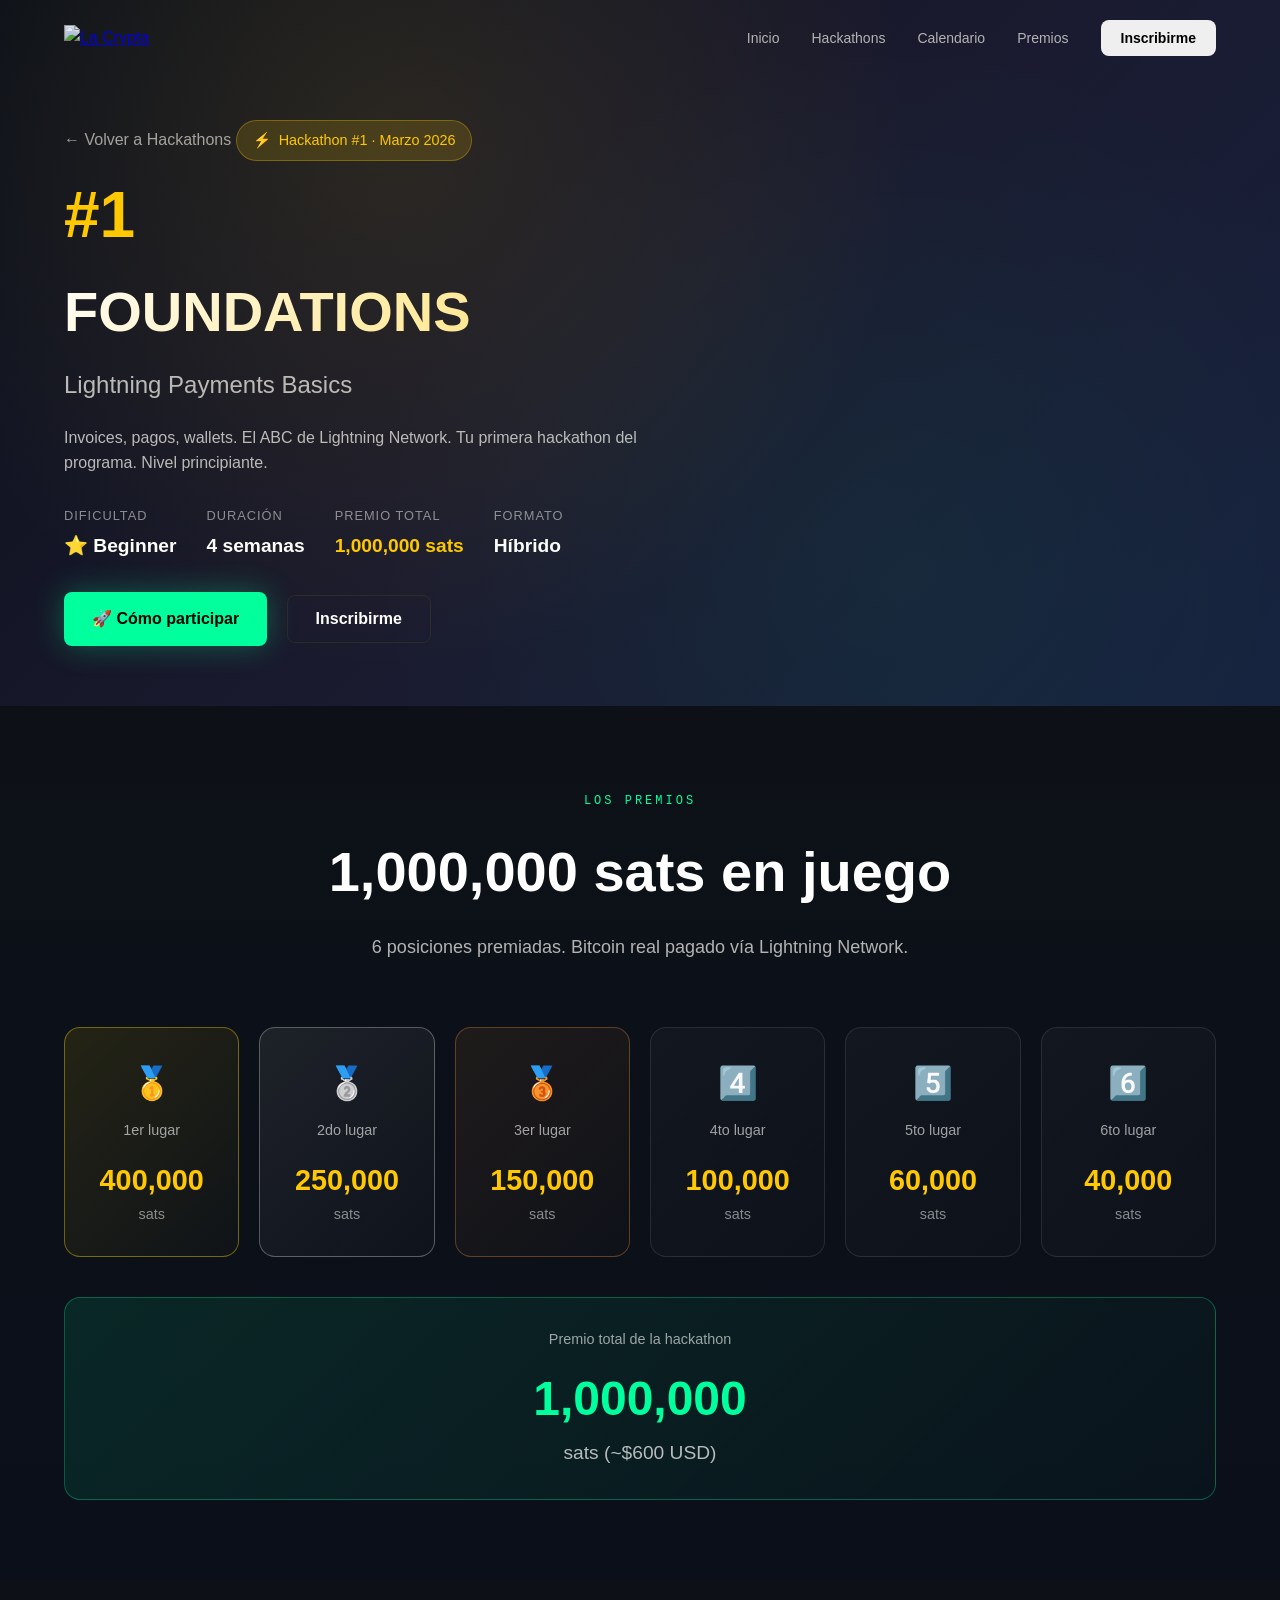
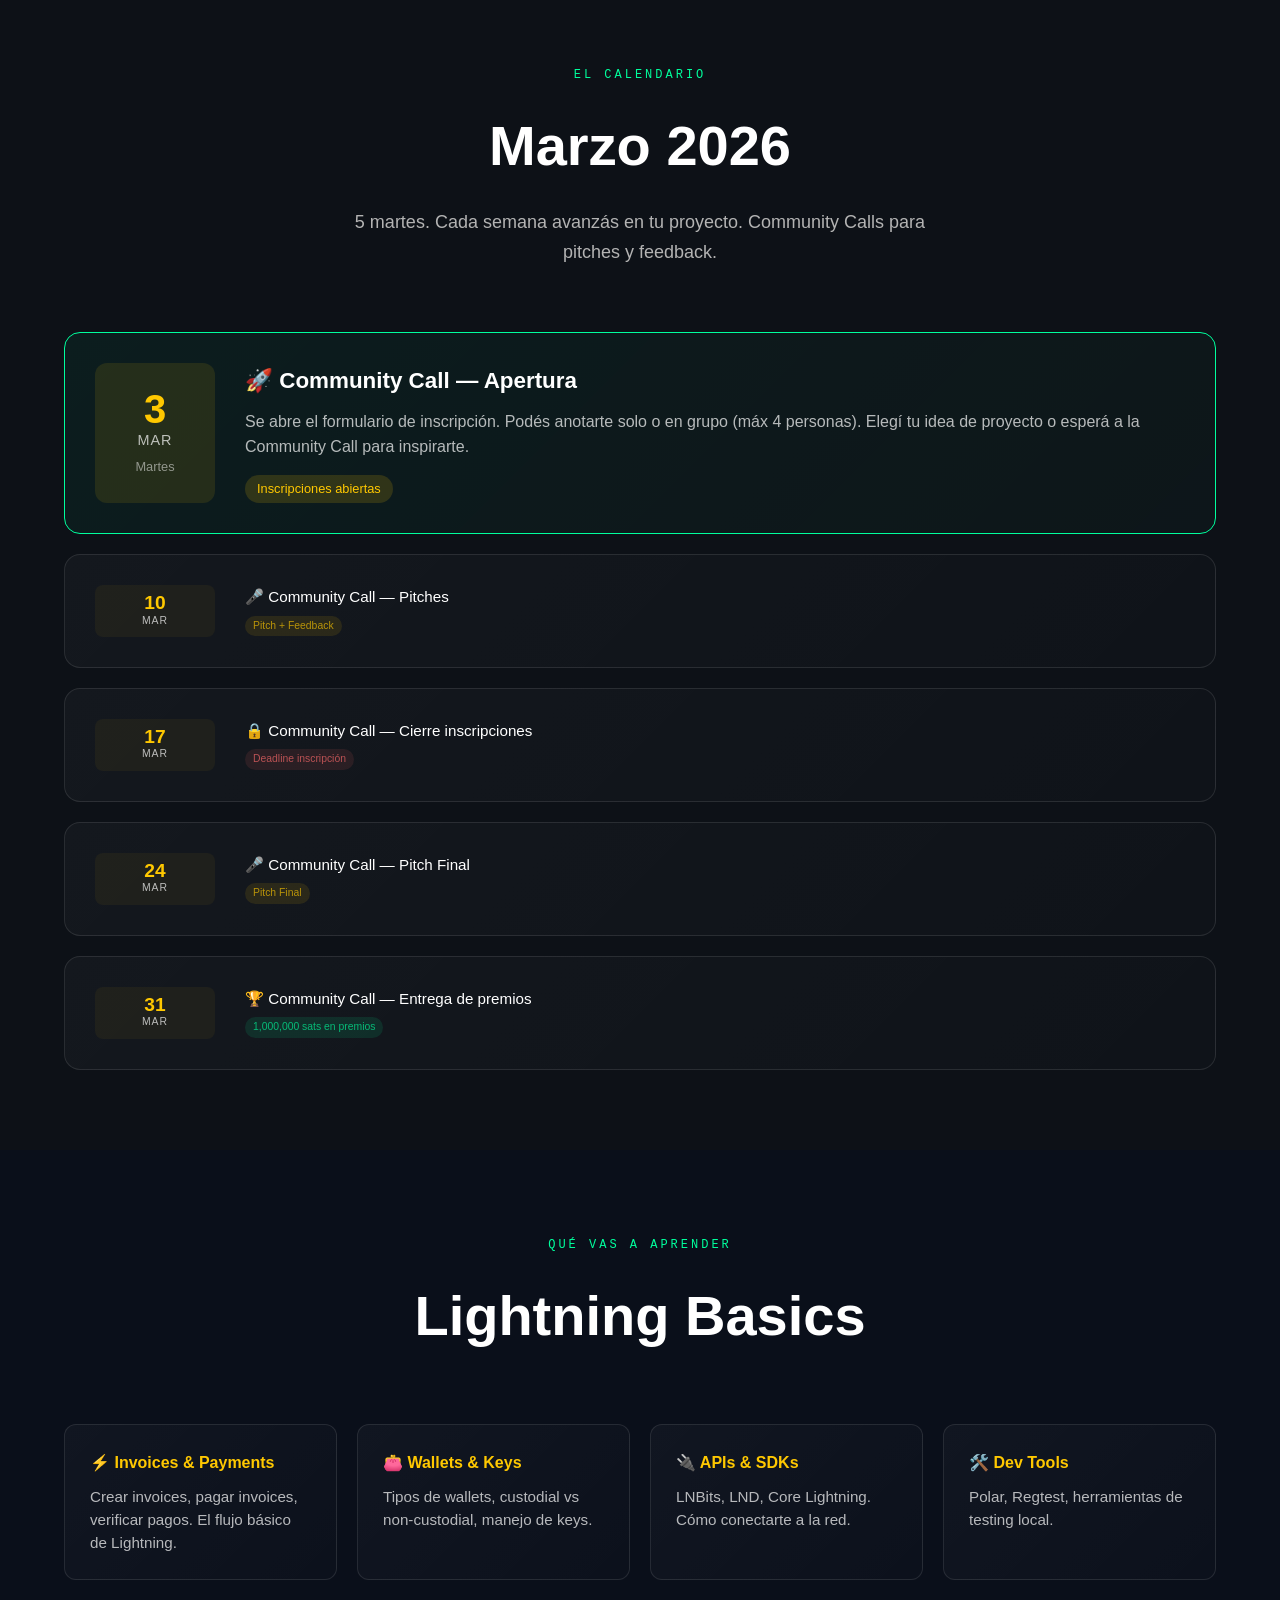
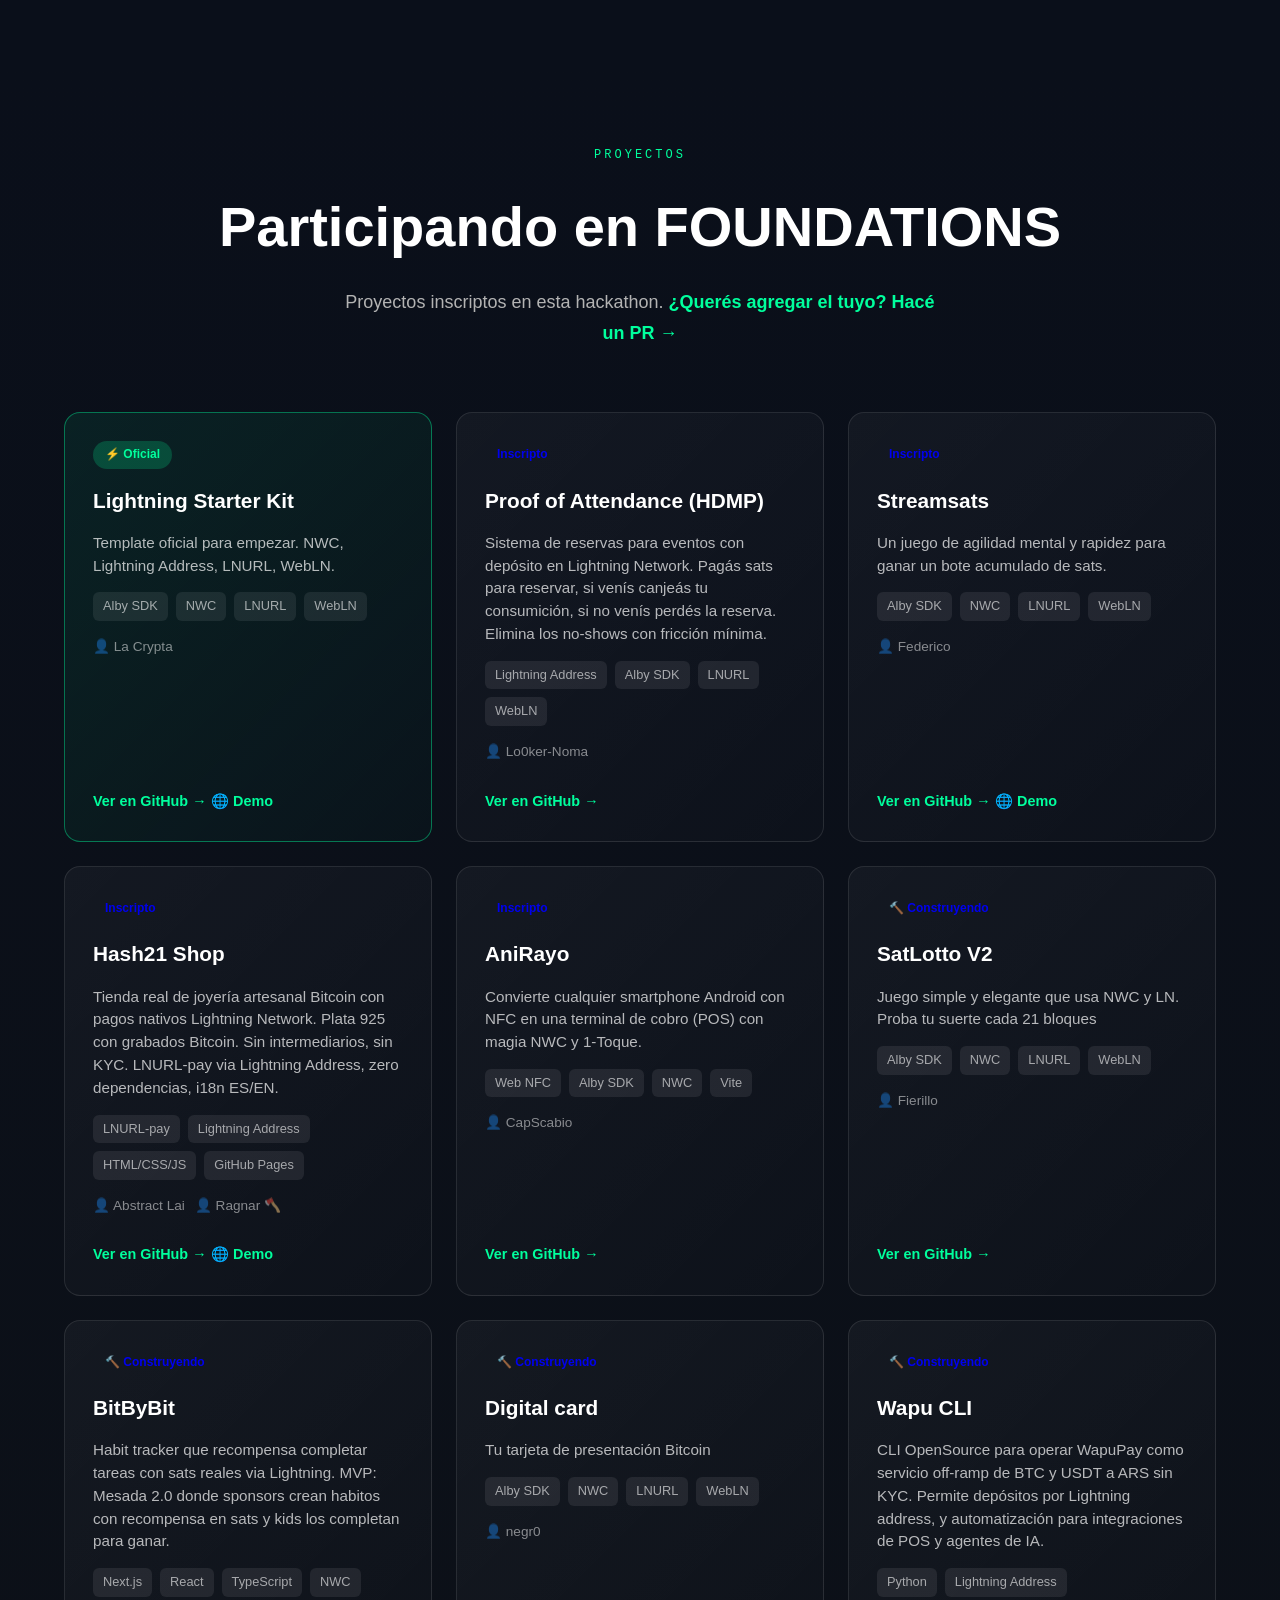
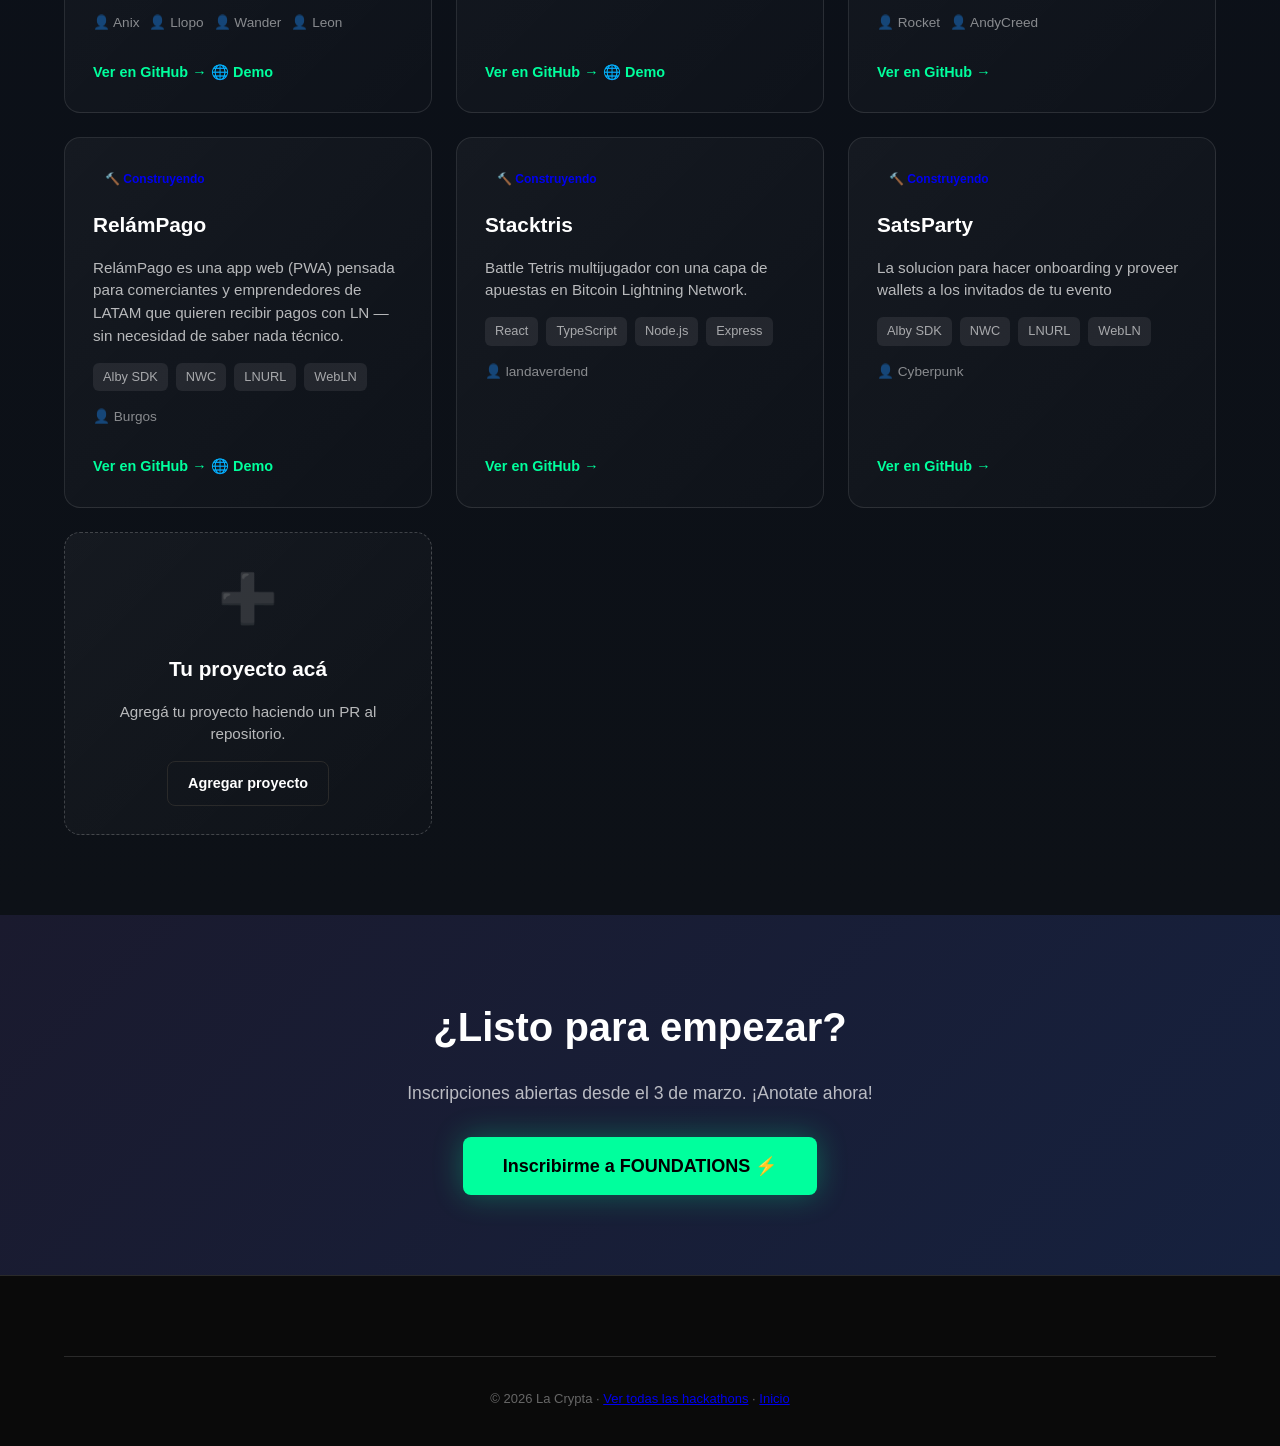
==== commit 2b9c8423: "fix: add cache buster to projects JSON fetch" ====
--- a/hackathons/foundations.html
+++ b/hackathons/foundations.html
@@ -345,8 +345,8 @@
 <!-- Navbar -->
 <nav class="navbar">
   <div class="nav-container">
-    <a href="https://lacrypta.ar" class="nav-logo" target="_blank">
-      <img src="../assets/logos/lacrypta-title-white.png" alt="La Crypta" height="32">
+    <a href="https://hackaton.lacrypta.ar" class="nav-logo">
+      <img src="https://raw.githubusercontent.com/lacrypta/branding/refs/heads/main/title/512-white-transparent.png" alt="La Crypta" height="32">
     </a>
     <div class="nav-links">
       <a href="../index.html">Inicio</a>
@@ -400,8 +400,76 @@
         <span class="meta-value">Híbrido</span>
       </div>
     </div>
+    
+    <div style="margin-top: 30px;">
+      <a href="como-participar.html" class="btn btn-primary btn-glow" style="margin-right: 15px;">🚀 Cómo participar</a>
+      <button class="btn btn-outline" data-tally-open="9qDNEY" data-tally-layout="modal" data-tally-width="600">Inscribirme</button>
+    </div>
   </div>
 </section>
+<section class="prizes-section" id="premios">
+  <div class="container">
+    <div class="section-header">
+      <span class="section-label">Los premios</span>
+      <h2 class="section-title">1,000,000 sats en juego</h2>
+      <p class="section-description">
+        6 posiciones premiadas. Bitcoin real pagado vía Lightning Network.
+      </p>
+    </div>
+    
+    <div class="prizes-grid">
+      <div class="prize-card gold">
+        <div class="prize-position">🥇</div>
+        <div class="prize-place">1er lugar</div>
+        <div class="prize-amount">400,000</div>
+        <div class="prize-unit">sats</div>
+      </div>
+      
+      <div class="prize-card silver">
+        <div class="prize-position">🥈</div>
+        <div class="prize-place">2do lugar</div>
+        <div class="prize-amount">250,000</div>
+        <div class="prize-unit">sats</div>
+      </div>
+      
+      <div class="prize-card bronze">
+        <div class="prize-position">🥉</div>
+        <div class="prize-place">3er lugar</div>
+        <div class="prize-amount">150,000</div>
+        <div class="prize-unit">sats</div>
+      </div>
+      
+      <div class="prize-card">
+        <div class="prize-position">4️⃣</div>
+        <div class="prize-place">4to lugar</div>
+        <div class="prize-amount">100,000</div>
+        <div class="prize-unit">sats</div>
+      </div>
+      
+      <div class="prize-card">
+        <div class="prize-position">5️⃣</div>
+        <div class="prize-place">5to lugar</div>
+        <div class="prize-amount">60,000</div>
+        <div class="prize-unit">sats</div>
+      </div>
+      
+      <div class="prize-card">
+        <div class="prize-position">6️⃣</div>
+        <div class="prize-place">6to lugar</div>
+        <div class="prize-amount">40,000</div>
+        <div class="prize-unit">sats</div>
+      </div>
+    </div>
+    
+    <div class="prizes-total">
+      <div class="prizes-total-label">Premio total de la hackathon</div>
+      <div class="prizes-total-amount">1,000,000</div>
+      <div class="prizes-total-unit">sats (~$600 USD)</div>
+    </div>
+  </div>
+</section>
+
+<!-- CTA -->
 
 <!-- Calendario -->
 <section class="calendar-section" id="calendario">
@@ -428,12 +496,11 @@
             Se abre el formulario de inscripción. Podés anotarte solo o en grupo (máx 4 personas).
             Elegí tu idea de proyecto o esperá a la Community Call para inspirarte.
           </p>
-          <a href="https://www.youtube.com/@LaCryptaOk" target="_blank" class="calendar-link">📺 Ver en YouTube</a>
           <span class="calendar-tag">Inscripciones abiertas</span>
         </div>
       </div>
       
-      <div class="calendar-item">
+      <div class="calendar-item compact">
         <div class="calendar-date">
           <span class="calendar-day">10</span>
           <span class="calendar-month">MAR</span>
@@ -445,12 +512,11 @@
             Presentá tu proyecto en 3 minutos. Recibí feedback de la comunidad y los mentores.
             Primera oportunidad para validar tu idea y conseguir colaboradores.
           </p>
-          <a href="https://www.youtube.com/@LaCryptaOk" target="_blank" class="calendar-link">📺 Ver en YouTube</a>
           <span class="calendar-tag">Pitch + Feedback</span>
         </div>
       </div>
       
-      <div class="calendar-item">
+      <div class="calendar-item compact">
         <div class="calendar-date">
           <span class="calendar-day">17</span>
           <span class="calendar-month">MAR</span>
@@ -462,12 +528,11 @@
             Último día para inscribirte con un proyecto completo. 
             Los inscriptos pueden seguir presentando con pitches de 3 minutos.
           </p>
-          <a href="https://www.youtube.com/@LaCryptaOk" target="_blank" class="calendar-link">📺 Ver en YouTube</a>
           <span class="calendar-tag deadline">Deadline inscripción</span>
         </div>
       </div>
       
-      <div class="calendar-item">
+      <div class="calendar-item compact">
         <div class="calendar-date">
           <span class="calendar-day">24</span>
           <span class="calendar-month">MAR</span>
@@ -478,12 +543,11 @@
           <p>
             Últimos pitches antes de la entrega. Feedback final de mentores.
           </p>
-          <a href="https://www.youtube.com/@LaCryptaOk" target="_blank" class="calendar-link">📺 Ver en YouTube</a>
           <span class="calendar-tag">Pitch Final</span>
         </div>
       </div>
       
-      <div class="calendar-item">
+      <div class="calendar-item compact">
         <div class="calendar-date">
           <span class="calendar-day">31</span>
           <span class="calendar-month">MAR</span>
@@ -495,7 +559,6 @@
             El jurado AI evalúa los proyectos. Anuncio de ganadores en vivo.
             Premios pagados instantáneamente vía Lightning Network.
           </p>
-          <a href="https://www.youtube.com/@LaCryptaOk" target="_blank" class="calendar-link">📺 Ver en YouTube</a>
           <span class="calendar-tag prizes">1,000,000 sats en premios</span>
         </div>
       </div>
@@ -547,27 +610,77 @@
     </div>
     
     <div class="projects-grid" id="projectsGrid">
-      <!-- Starter Kit Oficial -->
-      <a href="https://github.com/lacrypta/lightning-starter" target="_blank" class="project-card featured">
-        <div class="project-status">⚡ Starter Kit</div>
-        <h3 class="project-name">Lightning Starter Kit</h3>
-        <p class="project-description">Template oficial para empezar. NWC, Lightning Address, LNURL, WebLN. Cloná o forkeá para arrancar tu proyecto.</p>
-        <div class="project-tech">
-          <span>Alby SDK</span>
-          <span>NWC</span>
-          <span>LNURL</span>
-          <span>WebLN</span>
-        </div>
-        <div class="project-team">
-          <span class="team-member">🏛️ La Crypta</span>
-        </div>
-        <div class="project-links">
-          <span class="project-link">Ver en GitHub →</span>
-        </div>
-      </a>
-      
-      
-      <!-- Placeholder para más proyectos -->
+      <!-- Proyectos se cargan dinámicamente desde /data/projects/foundations.json -->
+      <div class="loading-projects">Cargando proyectos...</div>
+    </div>
+  </div>
+</section>
+
+<script>
+async function loadProjects() {
+  const grid = document.getElementById('projectsGrid');
+  
+  try {
+    const response = await fetch('/data/projects/foundations.json?v=' + Date.now());
+    const data = await response.json();
+    
+    if (!data.projects || data.projects.length === 0) {
+      grid.innerHTML = '<p style="color: rgba(255,255,255,0.5);">No hay proyectos todavía.</p>';
+      return;
+    }
+    
+    const statusLabels = {
+      'official': '⚡ Oficial',
+      'submitted': 'Inscripto',
+      'building': '🔨 Construyendo',
+      'idea': '💡 Idea',
+      'finalist': '🏆 Finalista',
+      'winner': '👑 Ganador'
+    };
+    
+    const statusClasses = {
+      'official': 'featured',
+      'submitted': 'submitted',
+      'building': 'building',
+      'winner': 'winner',
+      'finalist': 'finalist'
+    };
+    
+    let html = '';
+    
+    // Ordenar: official primero, luego submitted, luego building, luego resto
+    const order = ['official', 'winner', 'finalist', 'submitted', 'building', 'idea'];
+    data.projects.sort((a, b) => order.indexOf(a.status) - order.indexOf(b.status));
+    
+    data.projects.forEach(project => {
+      const statusClass = statusClasses[project.status] || '';
+      const statusLabel = statusLabels[project.status] || project.status;
+      const repoUrl = project.repo || '#';
+      const demoUrl = project.demo || '';
+      
+      html += `
+        <a href="${repoUrl}" target="_blank" class="project-card ${statusClass}">
+          <div class="project-status">${statusLabel}</div>
+          <h3 class="project-name">${project.name}</h3>
+          <p class="project-description">${project.description}</p>
+          ${project.tech && project.tech.length > 0 ? `
+            <div class="project-tech">
+              ${project.tech.slice(0, 4).map(t => `<span>${t}</span>`).join('')}
+            </div>
+          ` : ''}
+          <div class="project-team">
+            ${project.team.map(m => `<span class="team-member">👤 ${m.name}</span>`).join('')}
+          </div>
+          <div class="project-links">
+            <span class="project-link">Ver en GitHub →</span>
+            ${demoUrl ? `<span class="project-link demo-link" onclick="event.preventDefault(); window.open('${demoUrl}', '_blank')">🌐 Demo</span>` : ''}
+          </div>
+        </a>
+      `;
+    });
+    
+    // Agregar placeholder al final
+    html += `
       <div class="project-card placeholder">
         <div class="placeholder-icon">➕</div>
         <h3 class="project-name">Tu proyecto acá</h3>
@@ -576,74 +689,21 @@
           Agregar proyecto
         </a>
       </div>
-    </div>
-  </div>
-</section>
+    `;
+    
+    grid.innerHTML = html;
+    
+  } catch (error) {
+    console.error('Error loading projects:', error);
+    grid.innerHTML = '<p style="color: rgba(255,255,255,0.5);">Error cargando proyectos. <a href="/data/projects/foundations.json" target="_blank">Ver JSON</a></p>';
+  }
+}
+
+// Cargar proyectos cuando el DOM esté listo
+document.addEventListener('DOMContentLoaded', loadProjects);
+</script>
 
 <!-- Premios -->
-<section class="prizes-section" id="premios">
-  <div class="container">
-    <div class="section-header">
-      <span class="section-label">Los premios</span>
-      <h2 class="section-title">1,000,000 sats en juego</h2>
-      <p class="section-description">
-        6 posiciones premiadas. Bitcoin real pagado vía Lightning Network.
-      </p>
-    </div>
-    
-    <div class="prizes-grid">
-      <div class="prize-card gold">
-        <div class="prize-position">🥇</div>
-        <div class="prize-place">1er lugar</div>
-        <div class="prize-amount">400,000</div>
-        <div class="prize-unit">sats</div>
-      </div>
-      
-      <div class="prize-card silver">
-        <div class="prize-position">🥈</div>
-        <div class="prize-place">2do lugar</div>
-        <div class="prize-amount">250,000</div>
-        <div class="prize-unit">sats</div>
-      </div>
-      
-      <div class="prize-card bronze">
-        <div class="prize-position">🥉</div>
-        <div class="prize-place">3er lugar</div>
-        <div class="prize-amount">150,000</div>
-        <div class="prize-unit">sats</div>
-      </div>
-      
-      <div class="prize-card">
-        <div class="prize-position">4️⃣</div>
-        <div class="prize-place">4to lugar</div>
-        <div class="prize-amount">100,000</div>
-        <div class="prize-unit">sats</div>
-      </div>
-      
-      <div class="prize-card">
-        <div class="prize-position">5️⃣</div>
-        <div class="prize-place">5to lugar</div>
-        <div class="prize-amount">60,000</div>
-        <div class="prize-unit">sats</div>
-      </div>
-      
-      <div class="prize-card">
-        <div class="prize-position">6️⃣</div>
-        <div class="prize-place">6to lugar</div>
-        <div class="prize-amount">40,000</div>
-        <div class="prize-unit">sats</div>
-      </div>
-    </div>
-    
-    <div class="prizes-total">
-      <div class="prizes-total-label">Premio total de la hackathon</div>
-      <div class="prizes-total-amount">1,000,000</div>
-      <div class="prizes-total-unit">sats (~$600 USD)</div>
-    </div>
-  </div>
-</section>
-
-<!-- CTA -->
 <section class="cta-section">
   <div class="container">
     <h2>¿Listo para empezar?</h2>
--- a/css/hackathon-detail.css
+++ b/css/hackathon-detail.css
@@ -0,0 +1,283 @@
+/* Hackathon Detail Pages - Shared Styles */
+
+.hackathon-hero {
+  padding: 120px 0 60px;
+  background: linear-gradient(135deg, #0a0f1a 0%, #1a1a2e 50%, #16213e 100%);
+  position: relative;
+  overflow: hidden;
+}
+.hackathon-hero::before {
+  content: '';
+  position: absolute;
+  top: 0; left: 0; right: 0; bottom: 0;
+  background: radial-gradient(circle at 30% 20%, rgba(255, 200, 0, 0.1) 0%, transparent 50%),
+              radial-gradient(circle at 70% 80%, rgba(0, 255, 157, 0.05) 0%, transparent 50%);
+  pointer-events: none;
+}
+.hackathon-header { display: flex; align-items: center; gap: 20px; margin-bottom: 20px; }
+.hackathon-number { font-size: 4rem; font-weight: 900; color: #ffc800; line-height: 1; }
+.hackathon-badge {
+  display: inline-flex; align-items: center; gap: 8px;
+  background: rgba(255, 200, 0, 0.15); border: 1px solid rgba(255, 200, 0, 0.3);
+  padding: 8px 16px; border-radius: 50px; font-size: 0.9rem; color: #ffc800; margin-bottom: 20px;
+}
+.hackathon-title {
+  font-size: 3.5rem; font-weight: 900; margin-bottom: 10px;
+  background: linear-gradient(135deg, #fff 0%, #ffc800 100%);
+  -webkit-background-clip: text; -webkit-text-fill-color: transparent; background-clip: text;
+}
+.hackathon-focus { font-size: 1.5rem; color: rgba(255,255,255,0.7); margin-bottom: 20px; }
+.hackathon-meta { display: flex; gap: 30px; flex-wrap: wrap; margin-top: 30px; }
+.meta-item { display: flex; flex-direction: column; gap: 5px; }
+.meta-label { font-size: 0.8rem; color: rgba(255,255,255,0.5); text-transform: uppercase; letter-spacing: 1px; }
+.meta-value { font-size: 1.2rem; font-weight: 600; color: #fff; }
+
+/* Calendar */
+.calendar-section { padding: 80px 0; background: #0d1117; }
+.calendar-grid { display: grid; gap: 20px; margin-top: 40px; }
+.calendar-item {
+  display: grid; grid-template-columns: 120px 1fr; gap: 30px; padding: 30px;
+  background: linear-gradient(135deg, rgba(255,255,255,0.03) 0%, rgba(255,255,255,0.01) 100%);
+  border: 1px solid rgba(255,255,255,0.1); border-radius: 16px; transition: all 0.3s ease;
+}
+.calendar-item:hover { border-color: rgba(255, 200, 0, 0.3); transform: translateX(10px); }
+.calendar-item.active { border-color: #00ff9d; background: linear-gradient(135deg, rgba(0,255,157,0.05) 0%, rgba(0,255,157,0.02) 100%); }
+.calendar-date {
+  display: flex; flex-direction: column; align-items: center; justify-content: center;
+  background: rgba(255, 200, 0, 0.1); border-radius: 12px; padding: 15px;
+}
+.calendar-day { font-size: 2.5rem; font-weight: 900; color: #ffc800; line-height: 1; }
+.calendar-month { font-size: 0.9rem; color: rgba(255,255,255,0.7); text-transform: uppercase; letter-spacing: 1px; }
+.calendar-weekday { font-size: 0.8rem; color: rgba(255,255,255,0.5); margin-top: 5px; }
+.calendar-content h3 { font-size: 1.4rem; margin-bottom: 10px; color: #fff; }
+.calendar-content p { color: rgba(255,255,255,0.7); line-height: 1.6; }
+.calendar-tag {
+  display: inline-block; padding: 4px 12px; background: rgba(255, 200, 0, 0.15);
+  border-radius: 20px; font-size: 0.8rem; color: #ffc800; margin-top: 15px;
+}
+.calendar-tag.deadline { background: rgba(255, 100, 100, 0.15); color: #ff6b6b; }
+.calendar-tag.prizes { background: rgba(0, 255, 157, 0.15); color: #00ff9d; }
+.calendar-link {
+  display: inline-flex; align-items: center; gap: 6px; color: #ff0000; text-decoration: none;
+  font-size: 0.9rem; margin-top: 12px; margin-right: 15px; padding: 6px 12px;
+  background: rgba(255, 0, 0, 0.1); border-radius: 6px; transition: all 0.2s ease;
+}
+.calendar-link:hover { background: rgba(255, 0, 0, 0.2); color: #ff3333; }
+
+/* Prizes */
+.prizes-section { padding: 80px 0; background: linear-gradient(180deg, #0d1117 0%, #0a0f1a 100%); }
+.prizes-grid { display: grid; grid-template-columns: repeat(auto-fit, minmax(150px, 1fr)); gap: 20px; margin-top: 40px; }
+.prize-card {
+  text-align: center; padding: 30px 20px;
+  background: linear-gradient(135deg, rgba(255,255,255,0.03) 0%, rgba(255,255,255,0.01) 100%);
+  border: 1px solid rgba(255,255,255,0.1); border-radius: 16px; transition: all 0.3s ease;
+}
+.prize-card:hover { transform: translateY(-5px); border-color: rgba(255, 200, 0, 0.3); }
+.prize-card.gold { border-color: rgba(255, 215, 0, 0.4); background: linear-gradient(135deg, rgba(255, 215, 0, 0.1) 0%, rgba(255, 215, 0, 0.02) 100%); }
+.prize-card.silver { border-color: rgba(192, 192, 192, 0.4); background: linear-gradient(135deg, rgba(192, 192, 192, 0.1) 0%, rgba(192, 192, 192, 0.02) 100%); }
+.prize-card.bronze { border-color: rgba(205, 127, 50, 0.4); background: linear-gradient(135deg, rgba(205, 127, 50, 0.1) 0%, rgba(205, 127, 50, 0.02) 100%); }
+.prize-position { font-size: 2rem; margin-bottom: 10px; }
+.prize-place { font-size: 0.9rem; color: rgba(255,255,255,0.6); margin-bottom: 15px; }
+.prize-amount { font-size: 1.8rem; font-weight: 900; color: #ffc800; }
+.prize-unit { font-size: 0.9rem; color: rgba(255,255,255,0.5); }
+.prizes-total {
+  text-align: center; margin-top: 40px; padding: 30px;
+  background: linear-gradient(135deg, rgba(0, 255, 157, 0.1) 0%, rgba(0, 255, 157, 0.02) 100%);
+  border: 1px solid rgba(0, 255, 157, 0.3); border-radius: 16px;
+}
+.prizes-total-label { font-size: 0.9rem; color: rgba(255,255,255,0.6); margin-bottom: 10px; }
+.prizes-total-amount { font-size: 3rem; font-weight: 900; color: #00ff9d; }
+.prizes-total-unit { font-size: 1.2rem; color: rgba(255,255,255,0.7); }
+
+/* Topics */
+.topics-section { padding: 80px 0; background: #0a0f1a; }
+.topics-grid { display: grid; grid-template-columns: repeat(auto-fit, minmax(250px, 1fr)); gap: 20px; margin-top: 40px; }
+.topic-card {
+  padding: 25px;
+  background: linear-gradient(135deg, rgba(255,255,255,0.03) 0%, rgba(255,255,255,0.01) 100%);
+  border: 1px solid rgba(255,255,255,0.1); border-radius: 12px;
+}
+.topic-card h4 { color: #ffc800; margin-bottom: 10px; }
+.topic-card p { color: rgba(255,255,255,0.7); font-size: 0.95rem; line-height: 1.5; }
+
+/* Back link */
+.back-link {
+  display: inline-flex; align-items: center; gap: 8px; color: rgba(255,255,255,0.6);
+  text-decoration: none; margin-bottom: 30px; transition: color 0.3s ease;
+}
+.back-link:hover { color: #ffc800; }
+
+/* Responsive */
+@media (max-width: 768px) {
+  .hackathon-title { font-size: 2.5rem; }
+  .calendar-item { grid-template-columns: 1fr; gap: 15px; }
+  .calendar-date { flex-direction: row; gap: 15px; justify-content: flex-start; }
+  .prizes-grid { grid-template-columns: repeat(2, 1fr); }
+}
+
+/* Projects Section */
+.projects-section { padding: 80px 0; background: linear-gradient(180deg, #0a0f1a 0%, #0d1117 100%); }
+.add-project-link {
+  color: #00ff9d;
+  text-decoration: none;
+  font-weight: 600;
+  transition: color 0.2s;
+}
+.add-project-link:hover { color: #fff; }
+
+.projects-grid {
+  display: grid;
+  grid-template-columns: repeat(auto-fill, minmax(320px, 1fr));
+  gap: 24px;
+  margin-top: 40px;
+}
+
+.project-card {
+  display: flex;
+  flex-direction: column;
+  gap: 15px;
+  padding: 28px;
+  background: linear-gradient(135deg, rgba(255,255,255,0.04) 0%, rgba(255,255,255,0.01) 100%);
+  border: 1px solid rgba(255,255,255,0.1);
+  border-radius: 16px;
+  text-decoration: none;
+  transition: all 0.3s ease;
+}
+.project-card:hover {
+  border-color: rgba(0, 255, 157, 0.4);
+  transform: translateY(-5px);
+  box-shadow: 0 10px 40px rgba(0, 255, 157, 0.1);
+}
+.project-card.placeholder {
+  border-style: dashed;
+  border-color: rgba(255,255,255,0.2);
+  align-items: center;
+  text-align: center;
+  justify-content: center;
+  min-height: 280px;
+}
+.project-card.placeholder:hover {
+  border-color: rgba(0, 255, 157, 0.4);
+  background: rgba(0, 255, 157, 0.02);
+}
+.placeholder-icon {
+  font-size: 3rem;
+  opacity: 0.4;
+}
+
+.project-status {
+  display: inline-block;
+  padding: 4px 12px;
+  border-radius: 20px;
+  font-size: 0.75rem;
+  font-weight: 600;
+  width: fit-content;
+}
+.project-status.idea { background: rgba(128, 128, 128, 0.2); color: #888; }
+.project-status.building { background: rgba(255, 200, 0, 0.15); color: #ffc800; }
+.project-status.submitted { background: rgba(0, 150, 255, 0.15); color: #0096ff; }
+.project-status.finalist { background: rgba(147, 51, 234, 0.15); color: #9333ea; }
+.project-status.winner { background: rgba(0, 255, 157, 0.15); color: #00ff9d; }
+
+.project-name {
+  font-size: 1.3rem;
+  font-weight: 700;
+  color: #fff;
+  margin: 0;
+}
+.project-description {
+  color: rgba(255,255,255,0.7);
+  font-size: 0.95rem;
+  line-height: 1.5;
+  margin: 0;
+}
+.project-tech {
+  display: flex;
+  flex-wrap: wrap;
+  gap: 8px;
+}
+.project-tech span {
+  padding: 4px 10px;
+  background: rgba(255,255,255,0.08);
+  border-radius: 6px;
+  font-size: 0.8rem;
+  color: rgba(255,255,255,0.6);
+}
+.project-team {
+  display: flex;
+  flex-wrap: wrap;
+  gap: 10px;
+}
+.team-member {
+  font-size: 0.85rem;
+  color: rgba(255,255,255,0.5);
+}
+.project-links {
+  margin-top: auto;
+  padding-top: 10px;
+}
+.project-link {
+  color: #00ff9d;
+  font-size: 0.9rem;
+  font-weight: 600;
+}
+.btn-small {
+  padding: 10px 20px;
+  font-size: 0.9rem;
+}
+.project-card.featured {
+  border-color: rgba(0, 255, 157, 0.4);
+  background: linear-gradient(135deg, rgba(0,255,157,0.08) 0%, rgba(0,255,157,0.02) 100%);
+}
+.project-card.featured .project-status {
+  background: rgba(0, 255, 157, 0.2);
+  color: #00ff9d;
+}
+
+  font-size: 0.7rem;
+  padding: 3px 10px;
+}
+
+/* Compact calendar items - minimal style for future dates */
+.calendar-item.compact {
+  grid-template-columns: 60px 1fr;
+  gap: 15px;
+  padding: 12px 16px;
+  margin-top: -10px;
+  opacity: 0.5;
+  background: transparent;
+  border: 1px solid rgba(255,255,255,0.05);
+}
+.calendar-item.compact:hover {
+  opacity: 0.8;
+  border-color: rgba(255,255,255,0.1);
+  transform: none;
+}
+.calendar-item.compact .calendar-date {
+  padding: 8px;
+  background: rgba(255, 200, 0, 0.05);
+  border-radius: 8px;
+}
+.calendar-item.compact .calendar-day {
+  font-size: 1.2rem;
+}
+.calendar-item.compact .calendar-month {
+  font-size: 0.65rem;
+}
+.calendar-item.compact .calendar-weekday {
+  display: none;
+}
+.calendar-item.compact .calendar-content h3 {
+  font-size: 0.95rem;
+  margin-bottom: 0;
+  font-weight: 500;
+}
+.calendar-item.compact .calendar-content p {
+  display: none;
+}
+.calendar-item.compact .calendar-tag {
+  font-size: 0.65rem;
+  padding: 2px 8px;
+  margin-top: 6px;
+  opacity: 0.7;
+}
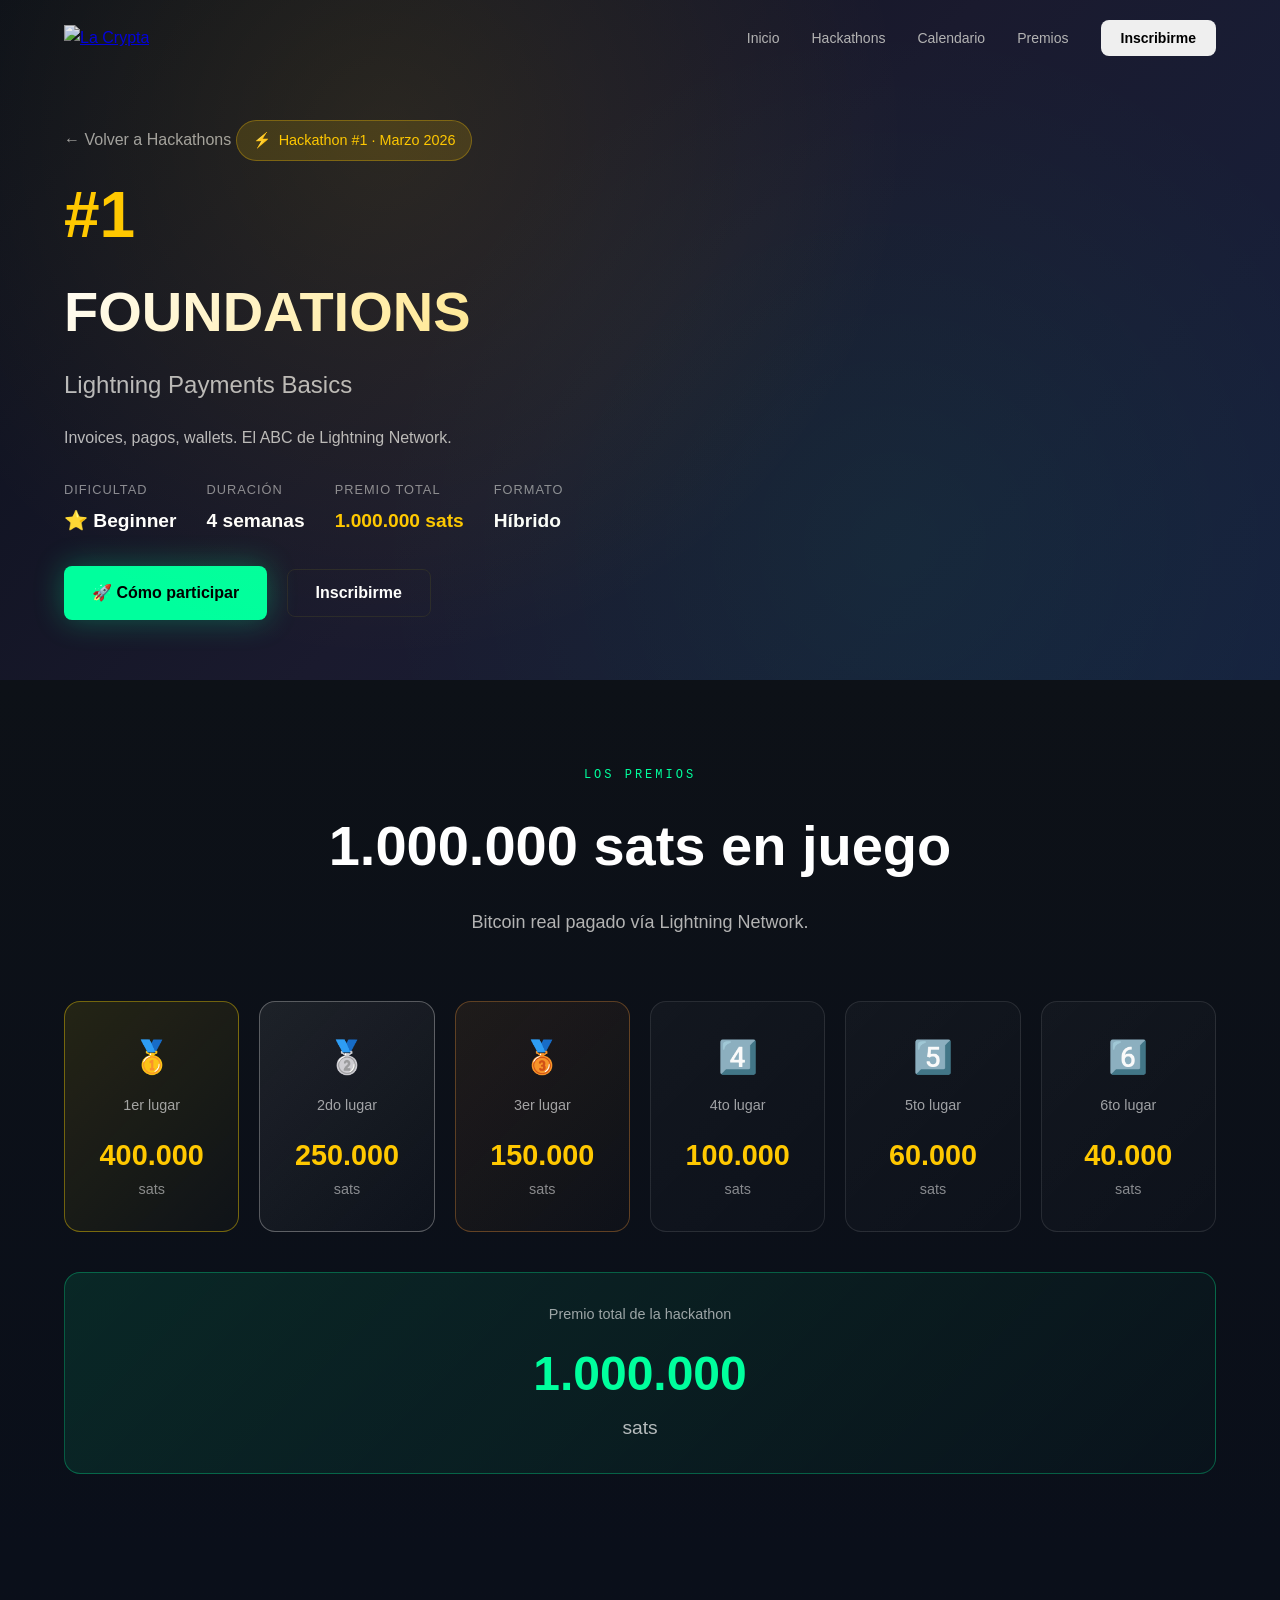
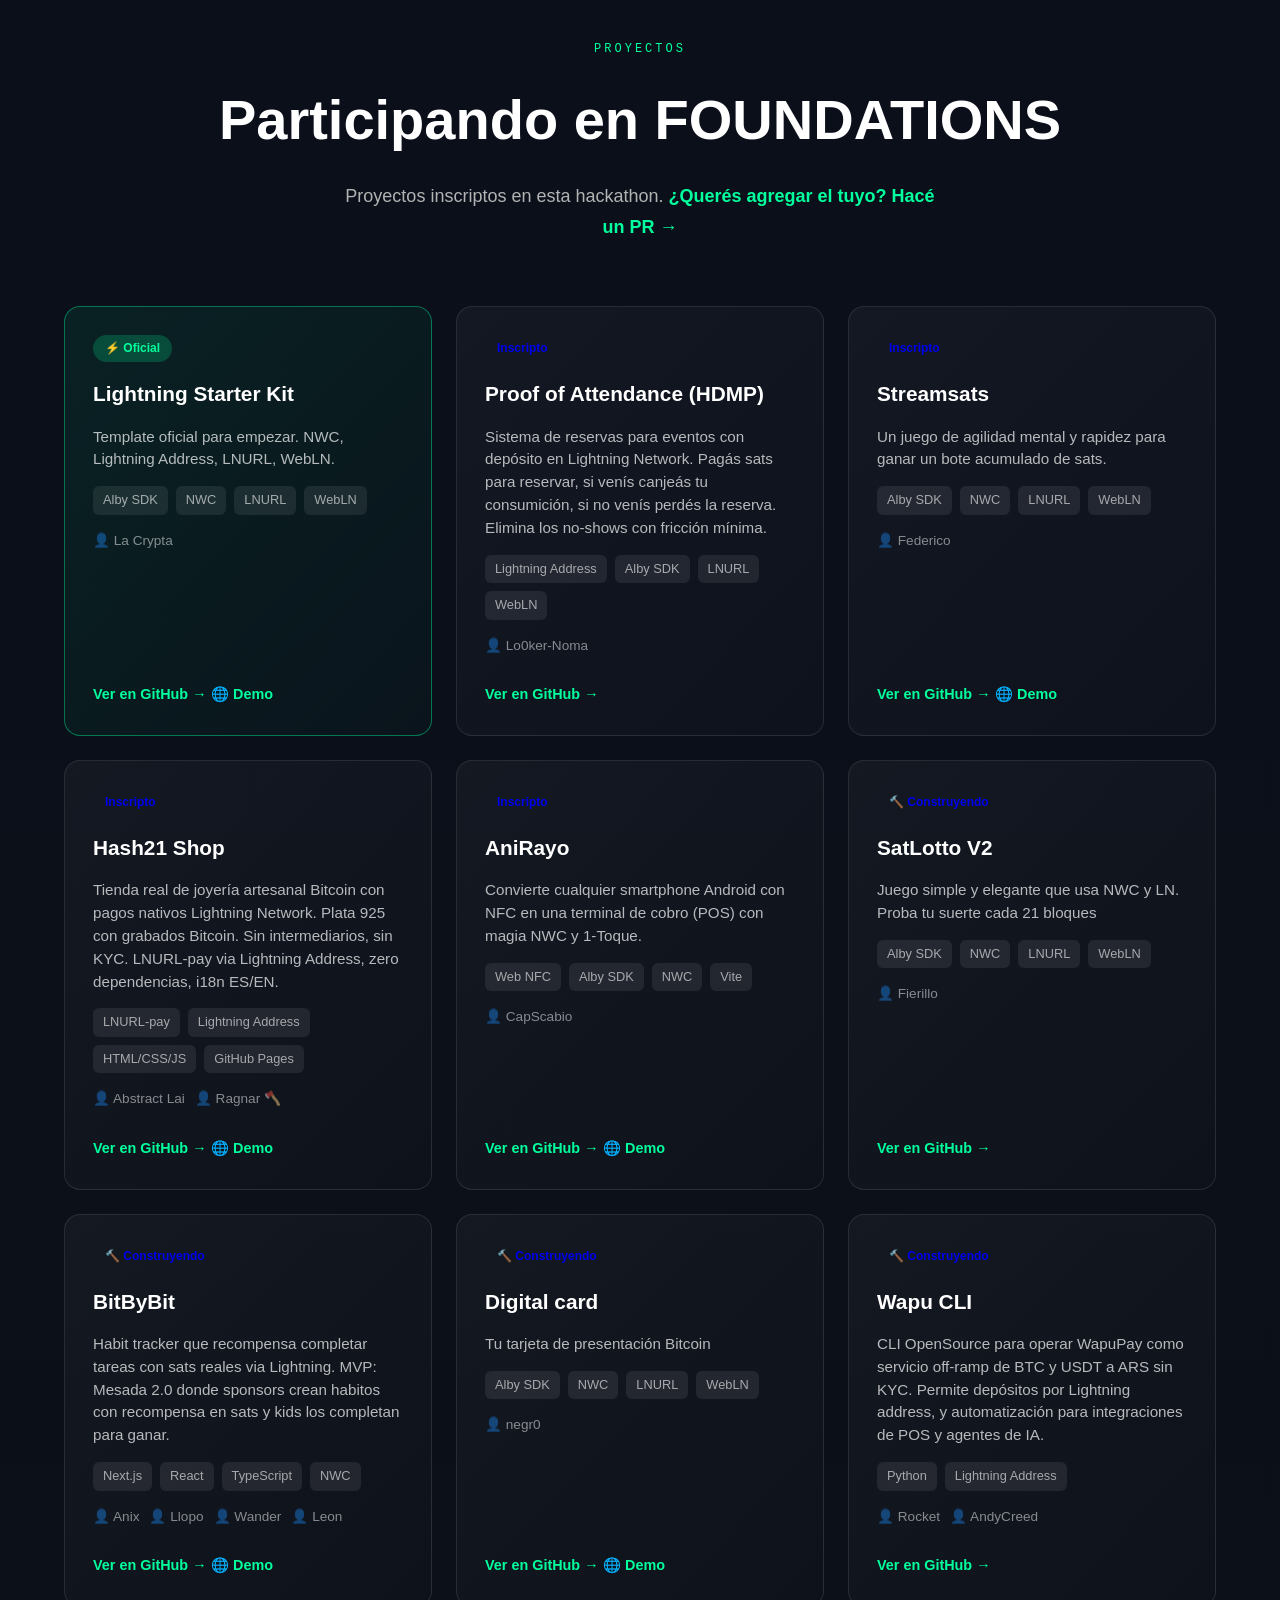
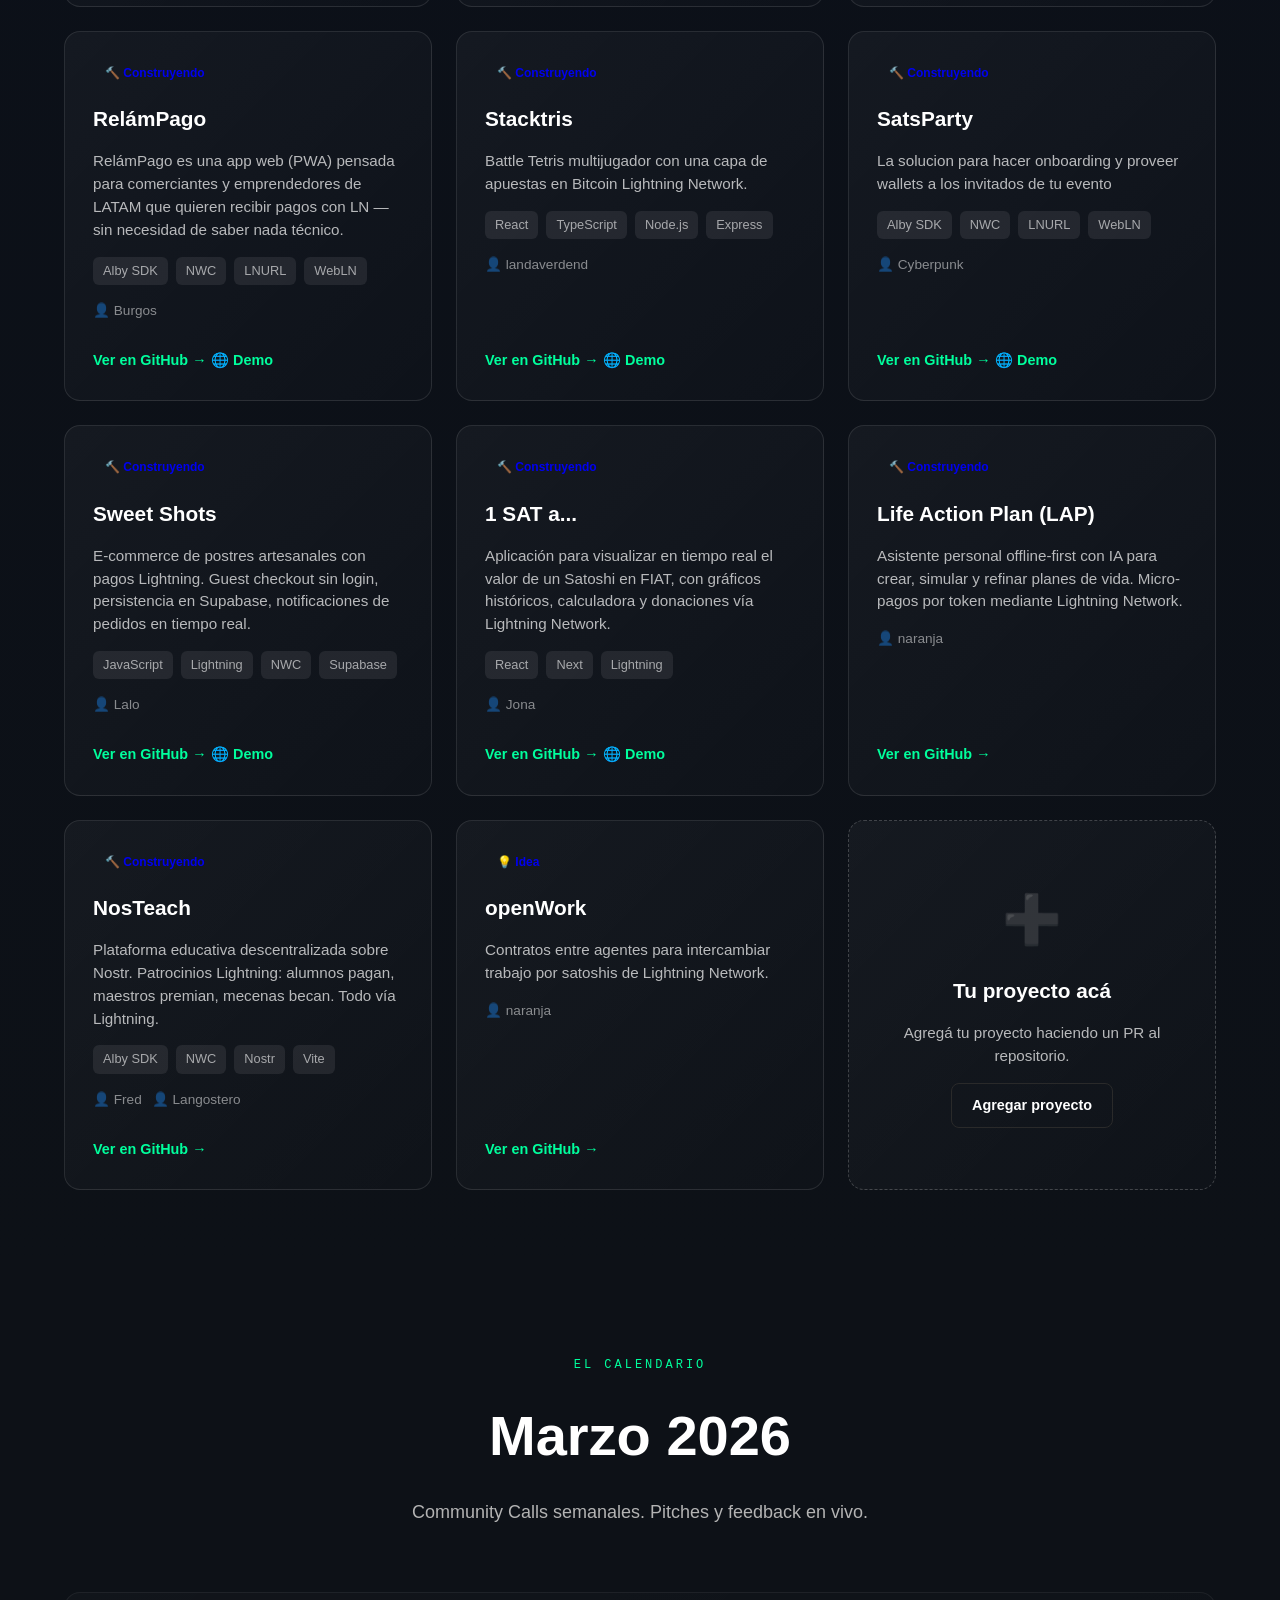
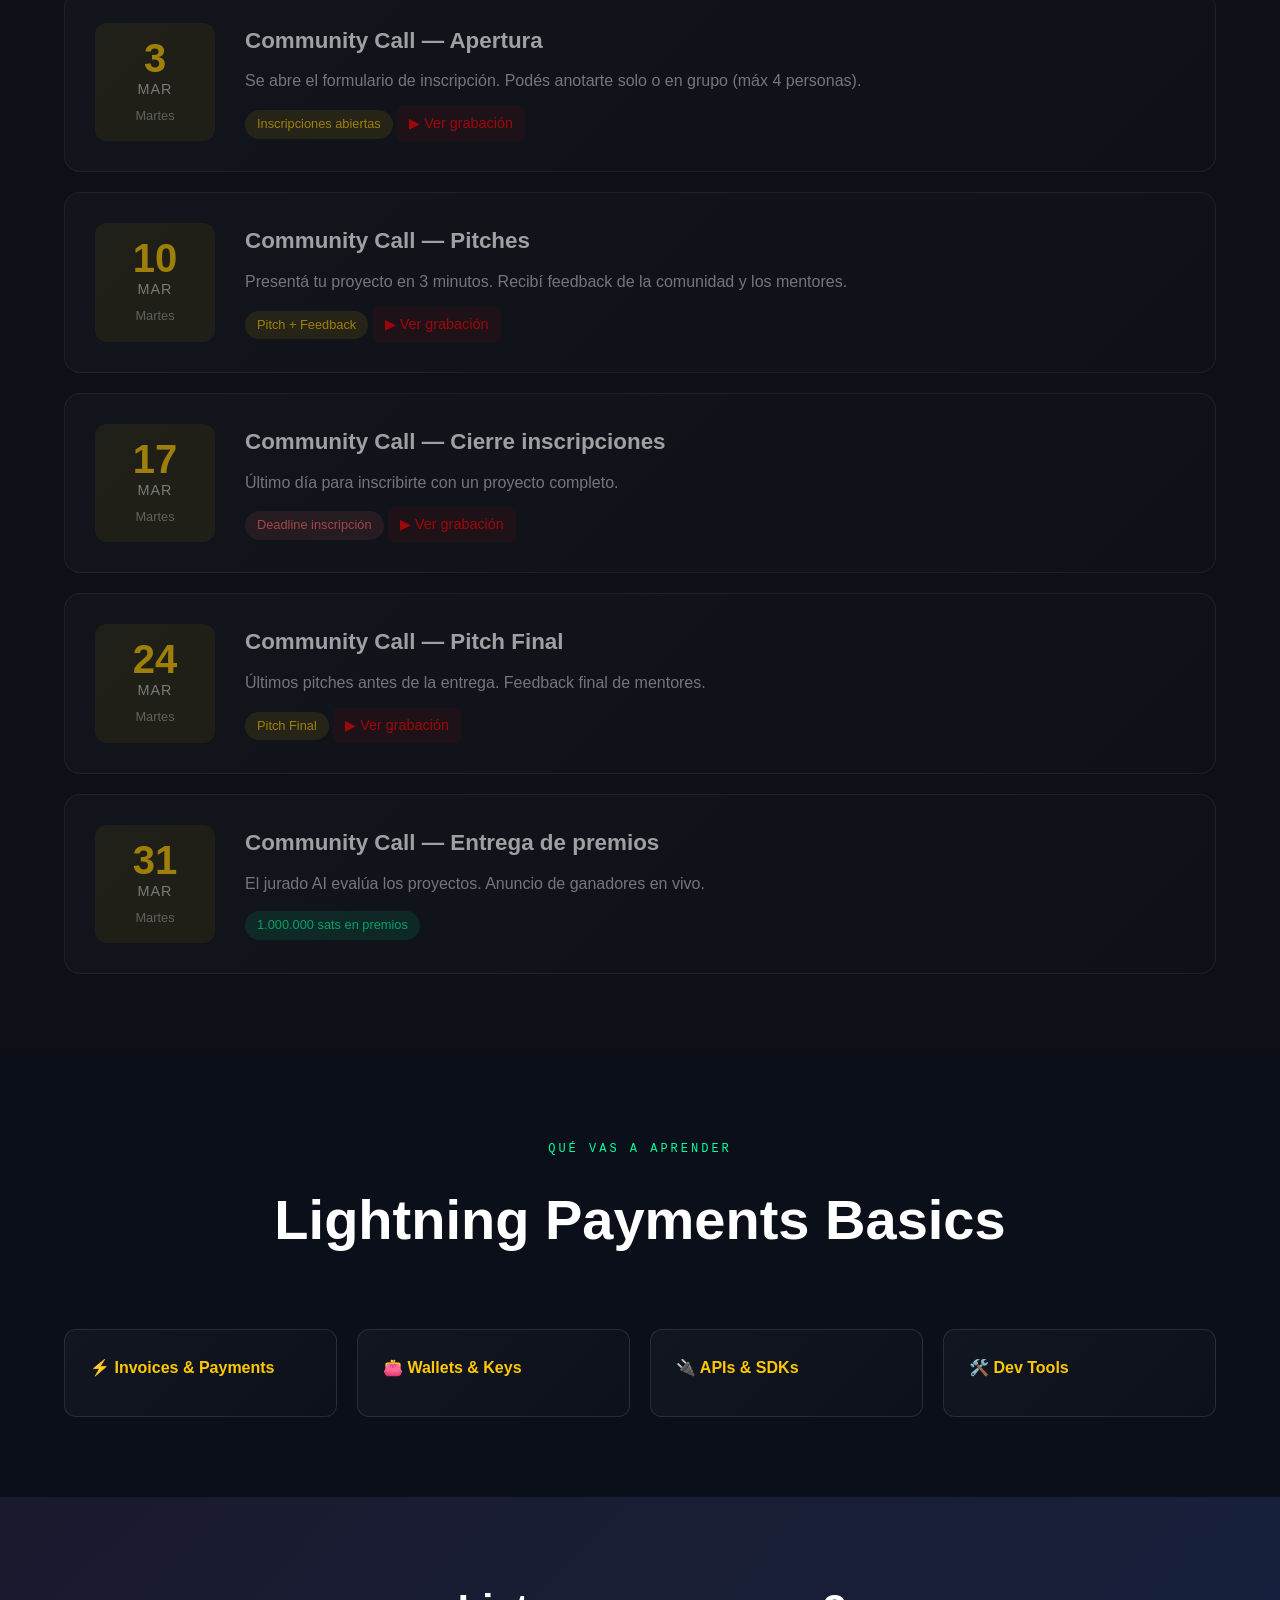
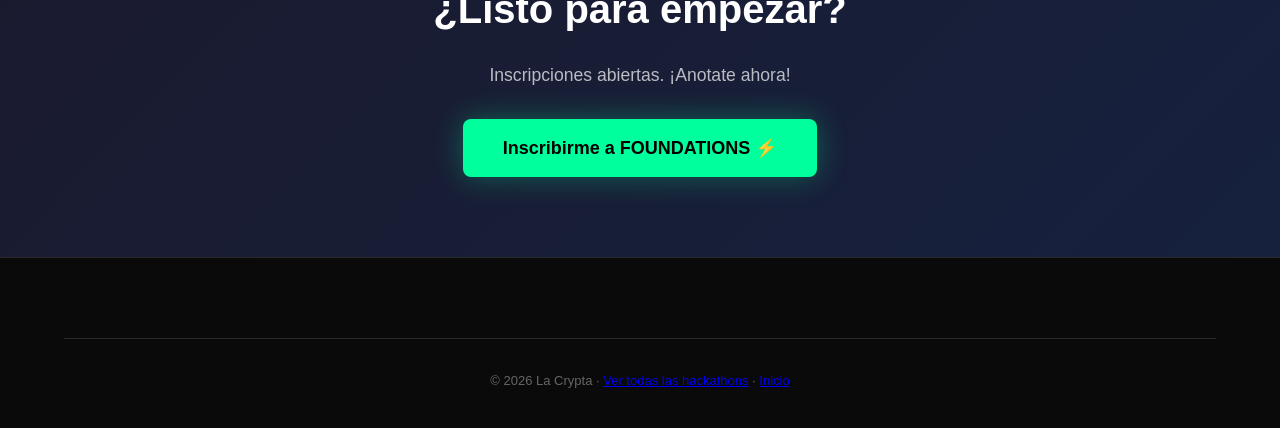
==== commit 1a2aeec4: "feat: dynamic content from JSON + pitch final links + new projects - foundations.html fully dynamic:" ====
--- a/hackathons/foundations.html
+++ b/hackathons/foundations.html
@@ -3,8 +3,8 @@
 <head>
 <meta charset="UTF-8">
 <meta name="viewport" content="width=device-width, initial-scale=1.0">
-<title>FOUNDATIONS — Lightning Hackathon #1 | La Crypta</title>
-<meta name="description" content="Primera hackathon del programa. Lightning Payments Basics. Marzo 2026.">
+<title id="pageTitle">Cargando... | La Crypta</title>
+<meta name="description" id="pageDescription" content="Lightning Hackathon — La Crypta">
 <link rel="icon" href="data:image/svg+xml,<svg xmlns=%22http://www.w3.org/2000/svg%22 viewBox=%220 0 100 100%22><text y=%22.9em%22 font-size=%2290%22>⚡</text></svg>">
 <link rel="stylesheet" href="../css/styles.css">
 <link rel="stylesheet" href="../css/hackathon-detail.css">
@@ -366,26 +366,25 @@
   <div class="container">
     <a href="../hackathons.html" class="back-link">← Volver a Hackathons</a>
     
-    <div class="hackathon-badge">
-      <span>⚡</span>
-      <span>Hackathon #1 · Marzo 2026</span>
+    <div class="hackathon-badge" id="hackathonBadge">
+      <span id="hackathonIcon">⚡</span>
+      <span id="hackathonBadgeText">Hackathon · ...</span>
     </div>
     
     <div class="hackathon-header">
-      <span class="hackathon-number">#1</span>
-    </div>
-    
-    <h1 class="hackathon-title">FOUNDATIONS</h1>
-    <p class="hackathon-focus">Lightning Payments Basics</p>
-    <p style="color: rgba(255,255,255,0.7); max-width: 600px; line-height: 1.6;">
-      Invoices, pagos, wallets. El ABC de Lightning Network. 
-      Tu primera hackathon del programa. Nivel principiante.
+      <span class="hackathon-number" id="hackathonNumber">#</span>
+    </div>
+    
+    <h1 class="hackathon-title" id="hackathonName">...</h1>
+    <p class="hackathon-focus" id="hackathonFocus">...</p>
+    <p style="color: rgba(255,255,255,0.7); max-width: 600px; line-height: 1.6;" id="hackathonDescription">
+      Cargando...
     </p>
     
     <div class="hackathon-meta">
       <div class="meta-item">
         <span class="meta-label">Dificultad</span>
-        <span class="meta-value">⭐ Beginner</span>
+        <span class="meta-value" id="hackathonDifficulty">...</span>
       </div>
       <div class="meta-item">
         <span class="meta-label">Duración</span>
@@ -393,7 +392,7 @@
       </div>
       <div class="meta-item">
         <span class="meta-label">Premio total</span>
-        <span class="meta-value" style="color: #ffc800;">1,000,000 sats</span>
+        <span class="meta-value" style="color: #ffc800;" id="hackathonPrizeTotal">...</span>
       </div>
       <div class="meta-item">
         <span class="meta-label">Formato</span>
@@ -407,161 +406,64 @@
     </div>
   </div>
 </section>
+
+<!-- Premios -->
 <section class="prizes-section" id="premios">
   <div class="container">
     <div class="section-header">
       <span class="section-label">Los premios</span>
-      <h2 class="section-title">1,000,000 sats en juego</h2>
+      <h2 class="section-title" id="prizesSectionTitle">... sats en juego</h2>
       <p class="section-description">
-        6 posiciones premiadas. Bitcoin real pagado vía Lightning Network.
+        Bitcoin real pagado vía Lightning Network.
       </p>
     </div>
     
-    <div class="prizes-grid">
-      <div class="prize-card gold">
-        <div class="prize-position">🥇</div>
-        <div class="prize-place">1er lugar</div>
-        <div class="prize-amount">400,000</div>
-        <div class="prize-unit">sats</div>
-      </div>
-      
-      <div class="prize-card silver">
-        <div class="prize-position">🥈</div>
-        <div class="prize-place">2do lugar</div>
-        <div class="prize-amount">250,000</div>
-        <div class="prize-unit">sats</div>
-      </div>
-      
-      <div class="prize-card bronze">
-        <div class="prize-position">🥉</div>
-        <div class="prize-place">3er lugar</div>
-        <div class="prize-amount">150,000</div>
-        <div class="prize-unit">sats</div>
-      </div>
-      
-      <div class="prize-card">
-        <div class="prize-position">4️⃣</div>
-        <div class="prize-place">4to lugar</div>
-        <div class="prize-amount">100,000</div>
-        <div class="prize-unit">sats</div>
-      </div>
-      
-      <div class="prize-card">
-        <div class="prize-position">5️⃣</div>
-        <div class="prize-place">5to lugar</div>
-        <div class="prize-amount">60,000</div>
-        <div class="prize-unit">sats</div>
-      </div>
-      
-      <div class="prize-card">
-        <div class="prize-position">6️⃣</div>
-        <div class="prize-place">6to lugar</div>
-        <div class="prize-amount">40,000</div>
-        <div class="prize-unit">sats</div>
-      </div>
-    </div>
-    
-    <div class="prizes-total">
+    <div class="prizes-grid" id="prizesGrid">
+      <div style="color: rgba(255,255,255,0.5); grid-column: 1/-1; text-align:center; padding: 40px;">Cargando premios...</div>
+    </div>
+    
+    <div class="prizes-total" id="prizesTotal" style="display:none;">
       <div class="prizes-total-label">Premio total de la hackathon</div>
-      <div class="prizes-total-amount">1,000,000</div>
-      <div class="prizes-total-unit">sats (~$600 USD)</div>
+      <div class="prizes-total-amount" id="prizesTotalAmount">...</div>
+      <div class="prizes-total-unit">sats</div>
     </div>
   </div>
 </section>
 
-<!-- CTA -->
+<!-- Proyectos -->
+<section class="projects-section" id="proyectos">
+  <div class="container">
+    <div class="section-header">
+      <span class="section-label">Proyectos</span>
+      <h2 class="section-title" id="projectsSectionTitle">Participando en ...</h2>
+      <p class="section-description">
+        Proyectos inscriptos en esta hackathon. 
+        <a href="#" id="projectsPrLink" target="_blank" class="add-project-link">
+          ¿Querés agregar el tuyo? Hacé un PR →
+        </a>
+      </p>
+    </div>
+    
+    <div class="projects-grid" id="projectsGrid">
+      <!-- Proyectos se cargan dinámicamente -->
+      <div class="loading-projects">Cargando proyectos...</div>
+    </div>
+  </div>
+</section>
 
 <!-- Calendario -->
 <section class="calendar-section" id="calendario">
   <div class="container">
     <div class="section-header">
       <span class="section-label">El calendario</span>
-      <h2 class="section-title">Marzo 2026</h2>
+      <h2 class="section-title" id="calendarSectionTitle">...</h2>
       <p class="section-description">
-        5 martes. Cada semana avanzás en tu proyecto. 
-        Community Calls para pitches y feedback.
+        Community Calls semanales. Pitches y feedback en vivo.
       </p>
     </div>
     
-    <div class="calendar-grid">
-      <div class="calendar-item active">
-        <div class="calendar-date">
-          <span class="calendar-day">3</span>
-          <span class="calendar-month">MAR</span>
-          <span class="calendar-weekday">Martes</span>
-        </div>
-        <div class="calendar-content">
-          <h3>🚀 Community Call — Apertura</h3>
-          <p>
-            Se abre el formulario de inscripción. Podés anotarte solo o en grupo (máx 4 personas).
-            Elegí tu idea de proyecto o esperá a la Community Call para inspirarte.
-          </p>
-          <span class="calendar-tag">Inscripciones abiertas</span>
-        </div>
-      </div>
-      
-      <div class="calendar-item compact">
-        <div class="calendar-date">
-          <span class="calendar-day">10</span>
-          <span class="calendar-month">MAR</span>
-          <span class="calendar-weekday">Martes</span>
-        </div>
-        <div class="calendar-content">
-          <h3>🎤 Community Call — Pitches</h3>
-          <p>
-            Presentá tu proyecto en 3 minutos. Recibí feedback de la comunidad y los mentores.
-            Primera oportunidad para validar tu idea y conseguir colaboradores.
-          </p>
-          <span class="calendar-tag">Pitch + Feedback</span>
-        </div>
-      </div>
-      
-      <div class="calendar-item compact">
-        <div class="calendar-date">
-          <span class="calendar-day">17</span>
-          <span class="calendar-month">MAR</span>
-          <span class="calendar-weekday">Martes</span>
-        </div>
-        <div class="calendar-content">
-          <h3>🔒 Community Call — Cierre inscripciones</h3>
-          <p>
-            Último día para inscribirte con un proyecto completo. 
-            Los inscriptos pueden seguir presentando con pitches de 3 minutos.
-          </p>
-          <span class="calendar-tag deadline">Deadline inscripción</span>
-        </div>
-      </div>
-      
-      <div class="calendar-item compact">
-        <div class="calendar-date">
-          <span class="calendar-day">24</span>
-          <span class="calendar-month">MAR</span>
-          <span class="calendar-weekday">Martes</span>
-        </div>
-        <div class="calendar-content">
-          <h3>🎤 Community Call — Pitch Final</h3>
-          <p>
-            Últimos pitches antes de la entrega. Feedback final de mentores.
-          </p>
-          <span class="calendar-tag">Pitch Final</span>
-        </div>
-      </div>
-      
-      <div class="calendar-item compact">
-        <div class="calendar-date">
-          <span class="calendar-day">31</span>
-          <span class="calendar-month">MAR</span>
-          <span class="calendar-weekday">Martes</span>
-        </div>
-        <div class="calendar-content">
-          <h3>🏆 Community Call — Entrega de premios</h3>
-          <p>
-            El jurado AI evalúa los proyectos. Anuncio de ganadores en vivo.
-            Premios pagados instantáneamente vía Lightning Network.
-          </p>
-          <span class="calendar-tag prizes">1,000,000 sats en premios</span>
-        </div>
-      </div>
+    <div class="calendar-grid" id="calendarGrid">
+      <div style="color: rgba(255,255,255,0.5); text-align:center; padding: 40px;">Cargando calendario...</div>
     </div>
   </div>
 </section>
@@ -571,61 +473,308 @@
   <div class="container">
     <div class="section-header">
       <span class="section-label">Qué vas a aprender</span>
-      <h2 class="section-title">Lightning Basics</h2>
-    </div>
-    
-    <div class="topics-grid">
-      <div class="topic-card">
-        <h4>⚡ Invoices & Payments</h4>
-        <p>Crear invoices, pagar invoices, verificar pagos. El flujo básico de Lightning.</p>
-      </div>
-      <div class="topic-card">
-        <h4>👛 Wallets & Keys</h4>
-        <p>Tipos de wallets, custodial vs non-custodial, manejo de keys.</p>
-      </div>
-      <div class="topic-card">
-        <h4>🔌 APIs & SDKs</h4>
-        <p>LNBits, LND, Core Lightning. Cómo conectarte a la red.</p>
-      </div>
-      <div class="topic-card">
-        <h4>🛠️ Dev Tools</h4>
-        <p>Polar, Regtest, herramientas de testing local.</p>
-      </div>
+      <h2 class="section-title" id="topicsSectionTitle">Lightning Basics</h2>
+    </div>
+    
+    <div class="topics-grid" id="topicsGrid">
+      <div style="color: rgba(255,255,255,0.5); grid-column: 1/-1; text-align:center; padding: 40px;">Cargando topics...</div>
     </div>
   </div>
 </section>
 
-<!-- Proyectos Participando -->
-<section class="projects-section" id="proyectos">
+<!-- CTA -->
+<section class="cta-section">
   <div class="container">
-    <div class="section-header">
-      <span class="section-label">Proyectos</span>
-      <h2 class="section-title">Participando en FOUNDATIONS</h2>
-      <p class="section-description">
-        Proyectos inscriptos en esta hackathon. 
-        <a href="https://github.com/lacrypta/hackathons-2026/blob/main/data/projects/foundations.json" target="_blank" class="add-project-link">
-          ¿Querés agregar el tuyo? Hacé un PR →
-        </a>
-      </p>
-    </div>
-    
-    <div class="projects-grid" id="projectsGrid">
-      <!-- Proyectos se cargan dinámicamente desde /data/projects/foundations.json -->
-      <div class="loading-projects">Cargando proyectos...</div>
-    </div>
+    <h2>¿Listo para empezar?</h2>
+    <p>Inscripciones abiertas. ¡Anotate ahora!</p>
+    <button class="btn btn-primary btn-large btn-glow" id="ctaButton" data-tally-open="9qDNEY" data-tally-layout="modal" data-tally-width="600">
+      Inscribirme ⚡
+    </button>
   </div>
 </section>
 
+<!-- Footer -->
+<footer class="footer">
+  <div class="container">
+    <div class="footer-bottom">
+      <p>© 2026 La Crypta · <a href="../hackathons.html">Ver todas las hackathons</a> · <a href="../index.html">Inicio</a></p>
+    </div>
+  </div>
+</footer>
+
+<!-- Scripts -->
+<script src="https://tally.so/widgets/embed.js"></script>
 <script>
+function toggleMenu() {
+  document.getElementById('mobileMenu')?.classList.toggle('active');
+  document.body.classList.toggle('menu-open');
+}
+
+window.addEventListener('scroll', () => {
+  const navbar = document.querySelector('.navbar');
+  if (window.scrollY > 50) {
+    navbar.classList.add('scrolled');
+  } else {
+    navbar.classList.remove('scrolled');
+  }
+});
+</script>
+
+<script>
+// ─────────────────────────────────────────────
+// Hackathon ID: extraído del nombre del archivo
+// ─────────────────────────────────────────────
+const HACKATHON_ID = (function() {
+  const filename = window.location.pathname.split('/').pop().replace('.html', '');
+  return filename || 'foundations';
+})();
+
+// ─────────────────────────────────────────────
+// Helpers
+// ─────────────────────────────────────────────
+function formatSats(n) {
+  return n.toLocaleString('es-AR');
+}
+
+function getDifficultyLabel(difficulty) {
+  const map = {
+    'Beginner': '⭐ Beginner',
+    'Intermediate': '⭐⭐ Intermediate',
+    'Advanced': '⭐⭐⭐ Advanced',
+    'Expert': '⭐⭐⭐⭐ Expert'
+  };
+  return map[difficulty] || difficulty;
+}
+
+function getPrizeCardClass(position) {
+  if (position === 1) return 'gold';
+  if (position === 2) return 'silver';
+  if (position === 3) return 'bronze';
+  return '';
+}
+
+function getPrizeEmoji(position) {
+  const emojis = { 1: '🥇', 2: '🥈', 3: '🥉' };
+  const nums = { 4: '4️⃣', 5: '5️⃣', 6: '6️⃣', 7: '7️⃣', 8: '8️⃣' };
+  return emojis[position] || nums[position] || `${position}°`;
+}
+
+function getPrizePlaceLabel(position) {
+  const labels = { 1: '1er lugar', 2: '2do lugar', 3: '3er lugar', 4: '4to lugar', 5: '5to lugar', 6: '6to lugar' };
+  return labels[position] || `${position}° lugar`;
+}
+
+function getCalendarItemStatus(dateStr) {
+  const today = new Date();
+  today.setHours(0, 0, 0, 0);
+  const itemDate = new Date(dateStr + 'T00:00:00');
+  const diff = itemDate - today;
+  if (diff < 0) return 'completed';
+  if (diff < 7 * 24 * 60 * 60 * 1000) return 'active'; // dentro de los próximos 7 días
+  return '';
+}
+
+function getCalendarTagConfig(type, totalSats) {
+  const map = {
+    'apertura': { text: 'Inscripciones abiertas', cls: '' },
+    'pitch': { text: 'Pitch + Feedback', cls: '' },
+    'cierre': { text: 'Deadline inscripción', cls: 'deadline' },
+    'pitch-final': { text: 'Pitch Final', cls: '' },
+    'premios': { text: `${formatSats(totalSats)} sats en premios`, cls: 'prizes' }
+  };
+  return map[type] || { text: type, cls: '' };
+}
+
+function getMonthShort(dateStr) {
+  const months = ['ENE','FEB','MAR','ABR','MAY','JUN','JUL','AGO','SEP','OCT','NOV','DIC'];
+  const d = new Date(dateStr + 'T00:00:00');
+  return months[d.getMonth()];
+}
+
+function getWeekdayShort(dateStr) {
+  const days = ['Domingo','Lunes','Martes','Miércoles','Jueves','Viernes','Sábado'];
+  const d = new Date(dateStr + 'T00:00:00');
+  return days[d.getDay()];
+}
+
+// ─────────────────────────────────────────────
+// Render: Premios
+// ─────────────────────────────────────────────
+function renderPrizes(distribution, totalSats) {
+  const grid = document.getElementById('prizesGrid');
+  const total = document.getElementById('prizesTotal');
+  const totalAmount = document.getElementById('prizesTotalAmount');
+  const sectionTitle = document.getElementById('prizesSectionTitle');
+
+  const formattedTotal = formatSats(totalSats);
+  if (sectionTitle) sectionTitle.textContent = `${formattedTotal} sats en juego`;
+
+  let html = '';
+  distribution.forEach(item => {
+    const cls = getPrizeCardClass(item.position);
+    const emoji = getPrizeEmoji(item.position);
+    const place = getPrizePlaceLabel(item.position);
+    html += `
+      <div class="prize-card ${cls}">
+        <div class="prize-position">${emoji}</div>
+        <div class="prize-place">${place}</div>
+        <div class="prize-amount">${formatSats(item.sats)}</div>
+        <div class="prize-unit">sats</div>
+      </div>
+    `;
+  });
+
+  grid.innerHTML = html;
+
+  if (totalAmount) totalAmount.textContent = formattedTotal;
+  if (total) total.style.display = '';
+}
+
+// ─────────────────────────────────────────────
+// Render: Calendario
+// ─────────────────────────────────────────────
+function renderCalendar(dates, totalSats, monthLabel) {
+  const grid = document.getElementById('calendarGrid');
+  const sectionTitle = document.getElementById('calendarSectionTitle');
+  if (sectionTitle) sectionTitle.textContent = monthLabel;
+
+  let html = '';
+  dates.forEach(item => {
+    const status = getCalendarItemStatus(item.date);
+    const monthShort = getMonthShort(item.date);
+    const weekday = getWeekdayShort(item.date);
+    const tag = getCalendarTagConfig(item.type, totalSats);
+
+    const youtubeBtn = item.youtube
+      ? `<a href="${item.youtube}" target="_blank" class="calendar-link">▶ Ver grabación</a>`
+      : '';
+
+    html += `
+      <div class="calendar-item ${status}">
+        <div class="calendar-date">
+          <span class="calendar-day">${item.day}</span>
+          <span class="calendar-month">${monthShort}</span>
+          <span class="calendar-weekday">${weekday}</span>
+        </div>
+        <div class="calendar-content">
+          <h3>${item.title}</h3>
+          <p>${item.description}</p>
+          <span class="calendar-tag ${tag.cls}">${tag.text}</span>
+          ${youtubeBtn}
+        </div>
+      </div>
+    `;
+  });
+
+  grid.innerHTML = html;
+}
+
+// ─────────────────────────────────────────────
+// Render: Topics
+// ─────────────────────────────────────────────
+const TOPIC_ICONS = {
+  'Invoices & Payments': '⚡',
+  'Wallets & Keys': '👛',
+  'APIs & SDKs': '🔌',
+  'Dev Tools': '🛠️',
+  'Keys & Signing': '🔑',
+  'Profiles & Metadata': '👤',
+  'Relays': '📡',
+  'NIP-01 Basics': '📄',
+  'NIP-57 Zaps': '⚡',
+  'LNURL': '🔗',
+  'Value4Value': '💜',
+  'Social Payments': '💬',
+  'BTCPay Server': '🛒',
+  'Point of Sale': '💳',
+  'Subscriptions': '🔄',
+  'Checkout Flows': '✅',
+  'Blossom Protocol': '🌸',
+  'Media Hosting': '📸',
+  'CDN Decentralizado': '🌐',
+  'Monetización': '💰',
+  'Agentes Autónomos': '🤖',
+  'LLM + Lightning': '🧠',
+  'Workflows': '⚙️',
+  'NWC': '🔌',
+  'LND / CLN': '🏗️',
+  'Channel Management': '📊',
+  'Liquidity': '💧',
+  'Routing Fees': '💸',
+  'Integración Completa': '🌐',
+  'Deploy Production': '🚀',
+  'Testing E2E': '🧪',
+  'Launch': '🎯'
+};
+
+function renderTopics(topics, hackathonFocus) {
+  const grid = document.getElementById('topicsGrid');
+  const title = document.getElementById('topicsSectionTitle');
+  if (title) title.textContent = hackathonFocus;
+
+  if (!topics || topics.length === 0) {
+    grid.innerHTML = '<p style="color: rgba(255,255,255,0.5);">Sin topics definidos.</p>';
+    return;
+  }
+
+  let html = '';
+  topics.forEach(topic => {
+    const icon = TOPIC_ICONS[topic] || '📌';
+    html += `
+      <div class="topic-card">
+        <h4>${icon} ${topic}</h4>
+      </div>
+    `;
+  });
+
+  grid.innerHTML = html;
+}
+
+// ─────────────────────────────────────────────
+// Render: Hero
+// ─────────────────────────────────────────────
+function renderHero(hackathon, totalSats) {
+  const setEl = (id, text) => { const el = document.getElementById(id); if (el) el.textContent = text; };
+
+  setEl('hackathonNumber', `#${hackathon.number}`);
+  setEl('hackathonName', hackathon.name);
+  setEl('hackathonFocus', hackathon.focus);
+  setEl('hackathonDescription', hackathon.description);
+  setEl('hackathonDifficulty', getDifficultyLabel(hackathon.difficulty));
+  setEl('hackathonPrizeTotal', `${formatSats(totalSats)} sats`);
+  setEl('hackathonIcon', hackathon.icon);
+  setEl('hackathonBadgeText', `Hackathon #${hackathon.number} · ${hackathon.month} ${hackathon.year}`);
+
+  // Page title & meta
+  document.title = `${hackathon.name} — Lightning Hackathon #${hackathon.number} | La Crypta`;
+  const metaDesc = document.getElementById('pageDescription');
+  if (metaDesc) metaDesc.setAttribute('content', `${hackathon.description} ${hackathon.month} ${hackathon.year}.`);
+
+  // CTA button
+  const ctaBtn = document.getElementById('ctaButton');
+  if (ctaBtn) ctaBtn.textContent = `Inscribirme a ${hackathon.name} ⚡`;
+
+  // Projects section title
+  setEl('projectsSectionTitle', `Participando en ${hackathon.name}`);
+
+  // PR link
+  const prLink = document.getElementById('projectsPrLink');
+  if (prLink) prLink.href = `https://github.com/lacrypta/hackathons-2026/blob/main/data/projects/${HACKATHON_ID}.json`;
+}
+
+// ─────────────────────────────────────────────
+// Render: Proyectos
+// ─────────────────────────────────────────────
 async function loadProjects() {
   const grid = document.getElementById('projectsGrid');
   
   try {
-    const response = await fetch('/data/projects/foundations.json?v=' + Date.now());
+    const response = await fetch(`/data/projects/${HACKATHON_ID}.json?v=` + Date.now());
+    if (!response.ok) throw new Error('No encontrado');
     const data = await response.json();
     
     if (!data.projects || data.projects.length === 0) {
-      grid.innerHTML = '<p style="color: rgba(255,255,255,0.5);">No hay proyectos todavía.</p>';
+      grid.innerHTML = buildPlaceholderCard();
       return;
     }
     
@@ -646,12 +795,10 @@
       'finalist': 'finalist'
     };
     
-    let html = '';
-    
-    // Ordenar: official primero, luego submitted, luego building, luego resto
     const order = ['official', 'winner', 'finalist', 'submitted', 'building', 'idea'];
     data.projects.sort((a, b) => order.indexOf(a.status) - order.indexOf(b.status));
     
+    let html = '';
     data.projects.forEach(project => {
       const statusClass = statusClasses[project.status] || '';
       const statusLabel = statusLabels[project.status] || project.status;
@@ -679,65 +826,61 @@
       `;
     });
     
-    // Agregar placeholder al final
-    html += `
-      <div class="project-card placeholder">
-        <div class="placeholder-icon">➕</div>
-        <h3 class="project-name">Tu proyecto acá</h3>
-        <p class="project-description">Agregá tu proyecto haciendo un PR al repositorio.</p>
-        <a href="https://github.com/lacrypta/hackathons-2026/edit/main/data/projects/foundations.json" target="_blank" class="btn btn-outline btn-small">
-          Agregar proyecto
-        </a>
-      </div>
-    `;
-    
+    html += buildPlaceholderCard();
     grid.innerHTML = html;
     
   } catch (error) {
     console.error('Error loading projects:', error);
-    grid.innerHTML = '<p style="color: rgba(255,255,255,0.5);">Error cargando proyectos. <a href="/data/projects/foundations.json" target="_blank">Ver JSON</a></p>';
+    grid.innerHTML = buildPlaceholderCard();
   }
 }
 
-// Cargar proyectos cuando el DOM esté listo
-document.addEventListener('DOMContentLoaded', loadProjects);
-</script>
-
-<!-- Premios -->
-<section class="cta-section">
-  <div class="container">
-    <h2>¿Listo para empezar?</h2>
-    <p>Inscripciones abiertas desde el 3 de marzo. ¡Anotate ahora!</p>
-    <button class="btn btn-primary btn-large btn-glow" data-tally-open="9qDNEY" data-tally-layout="modal" data-tally-width="600">
-      Inscribirme a FOUNDATIONS ⚡
-    </button>
-  </div>
-</section>
-
-<!-- Footer -->
-<footer class="footer">
-  <div class="container">
-    <div class="footer-bottom">
-      <p>© 2026 La Crypta · <a href="../hackathons.html">Ver todas las hackathons</a> · <a href="../index.html">Inicio</a></p>
-    </div>
-  </div>
-</footer>
-
-<!-- Scripts -->
-<script src="https://tally.so/widgets/embed.js"></script>
-<script>
-function toggleMenu() {
-  document.getElementById('mobileMenu')?.classList.toggle('active');
-  document.body.classList.toggle('menu-open');
-}
-
-window.addEventListener('scroll', () => {
-  const navbar = document.querySelector('.navbar');
-  if (window.scrollY > 50) {
-    navbar.classList.add('scrolled');
-  } else {
-    navbar.classList.remove('scrolled');
+function buildPlaceholderCard() {
+  return `
+    <div class="project-card placeholder">
+      <div class="placeholder-icon">➕</div>
+      <h3 class="project-name">Tu proyecto acá</h3>
+      <p class="project-description">Agregá tu proyecto haciendo un PR al repositorio.</p>
+      <a href="https://github.com/lacrypta/hackathons-2026/edit/main/data/projects/${HACKATHON_ID}.json" target="_blank" class="btn btn-outline btn-small">
+        Agregar proyecto
+      </a>
+    </div>
+  `;
+}
+
+// ─────────────────────────────────────────────
+// Main: cargar todo desde hackathons.json
+// ─────────────────────────────────────────────
+async function loadHackathonData() {
+  try {
+    const response = await fetch('/data/hackathons.json?v=' + Date.now());
+    if (!response.ok) throw new Error('No se pudo cargar hackathons.json');
+    const data = await response.json();
+
+    const hackathon = data.hackathons.find(h => h.id === HACKATHON_ID);
+    if (!hackathon) throw new Error(`Hackathon "${HACKATHON_ID}" no encontrada`);
+
+    const totalSats = data.program.prizePerHackathon;
+    const distribution = data.program.prizeDistribution;
+
+    renderHero(hackathon, totalSats);
+    renderPrizes(distribution, totalSats);
+    renderCalendar(hackathon.dates, totalSats, `${hackathon.month} ${hackathon.year}`);
+    renderTopics(hackathon.topics, hackathon.focus);
+
+  } catch (error) {
+    console.error('Error cargando datos de hackathon:', error);
+    const errMsg = `<p style="color: rgba(255,100,100,0.8); text-align:center; padding:20px;">Error cargando datos: ${error.message}</p>`;
+    ['prizesGrid', 'calendarGrid', 'topicsGrid'].forEach(id => {
+      const el = document.getElementById(id);
+      if (el) el.innerHTML = errMsg;
+    });
   }
+}
+
+document.addEventListener('DOMContentLoaded', () => {
+  loadHackathonData();
+  loadProjects();
 });
 </script>
 
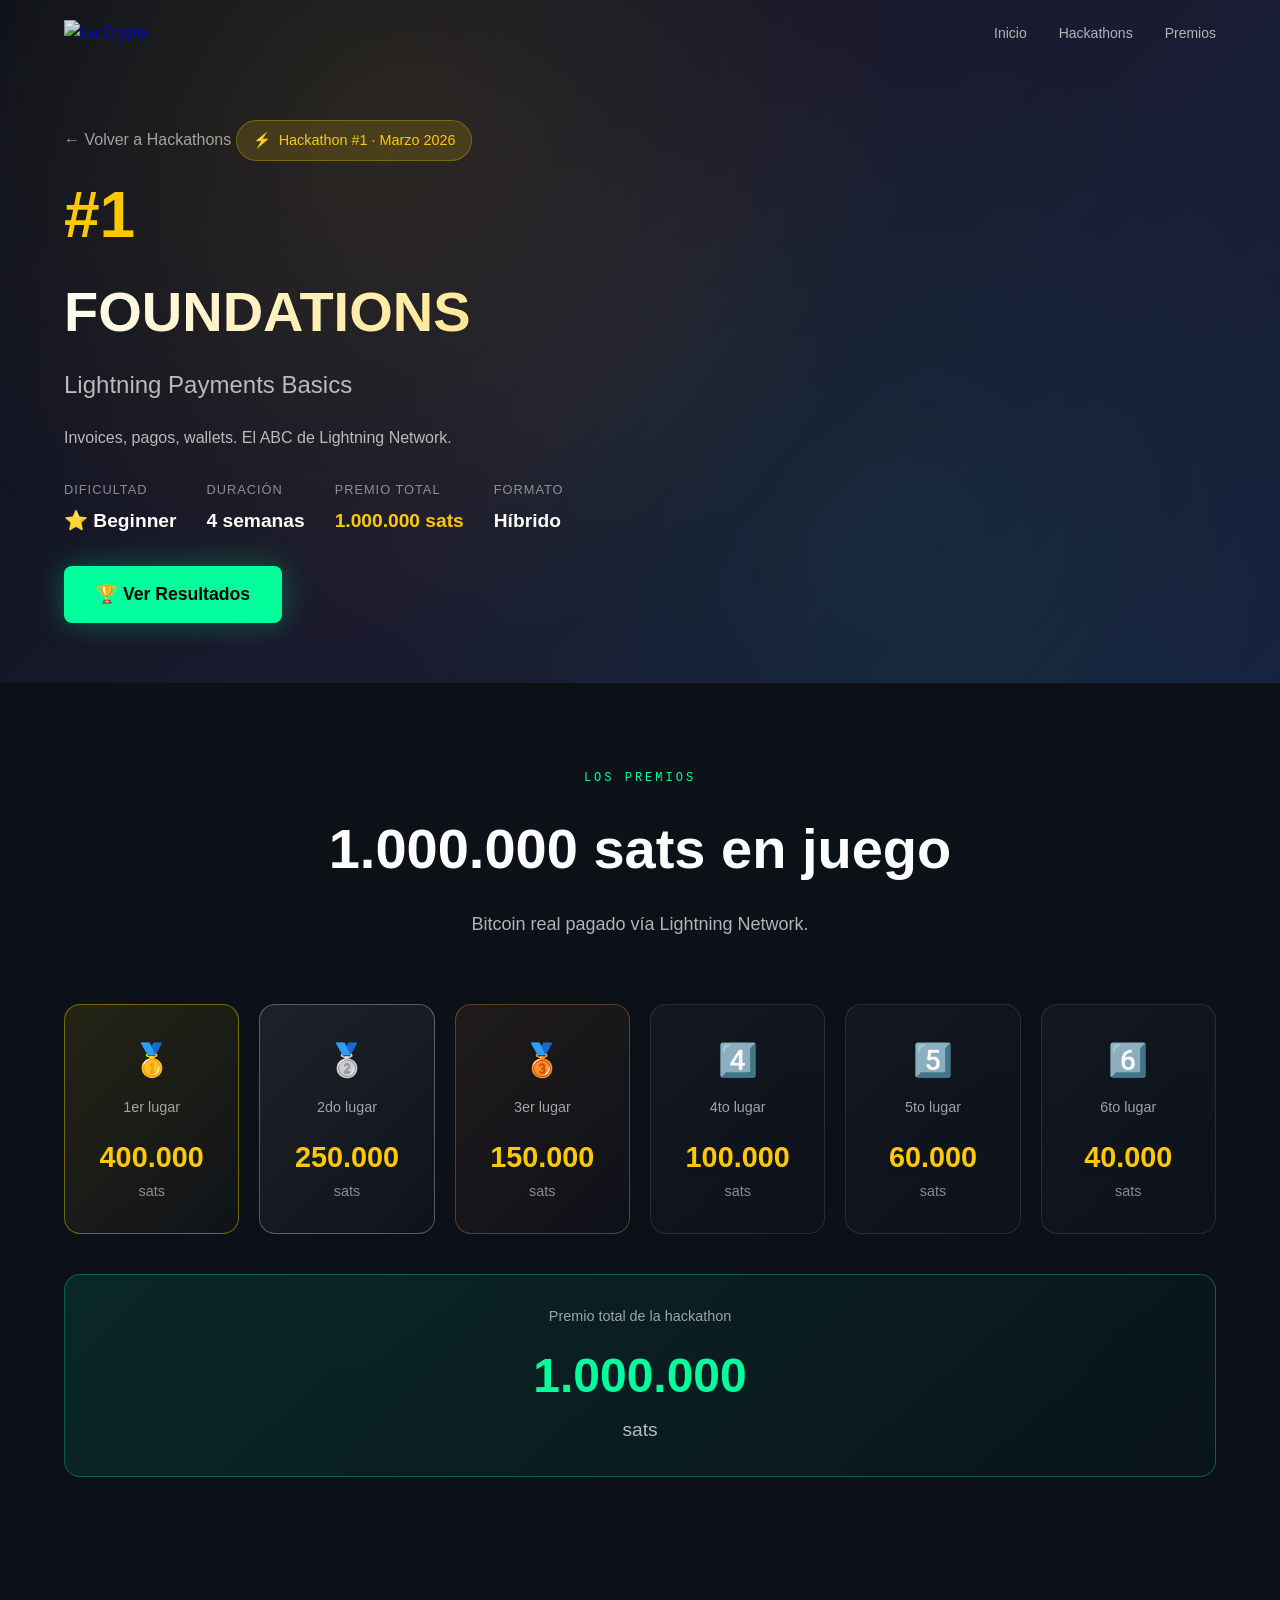
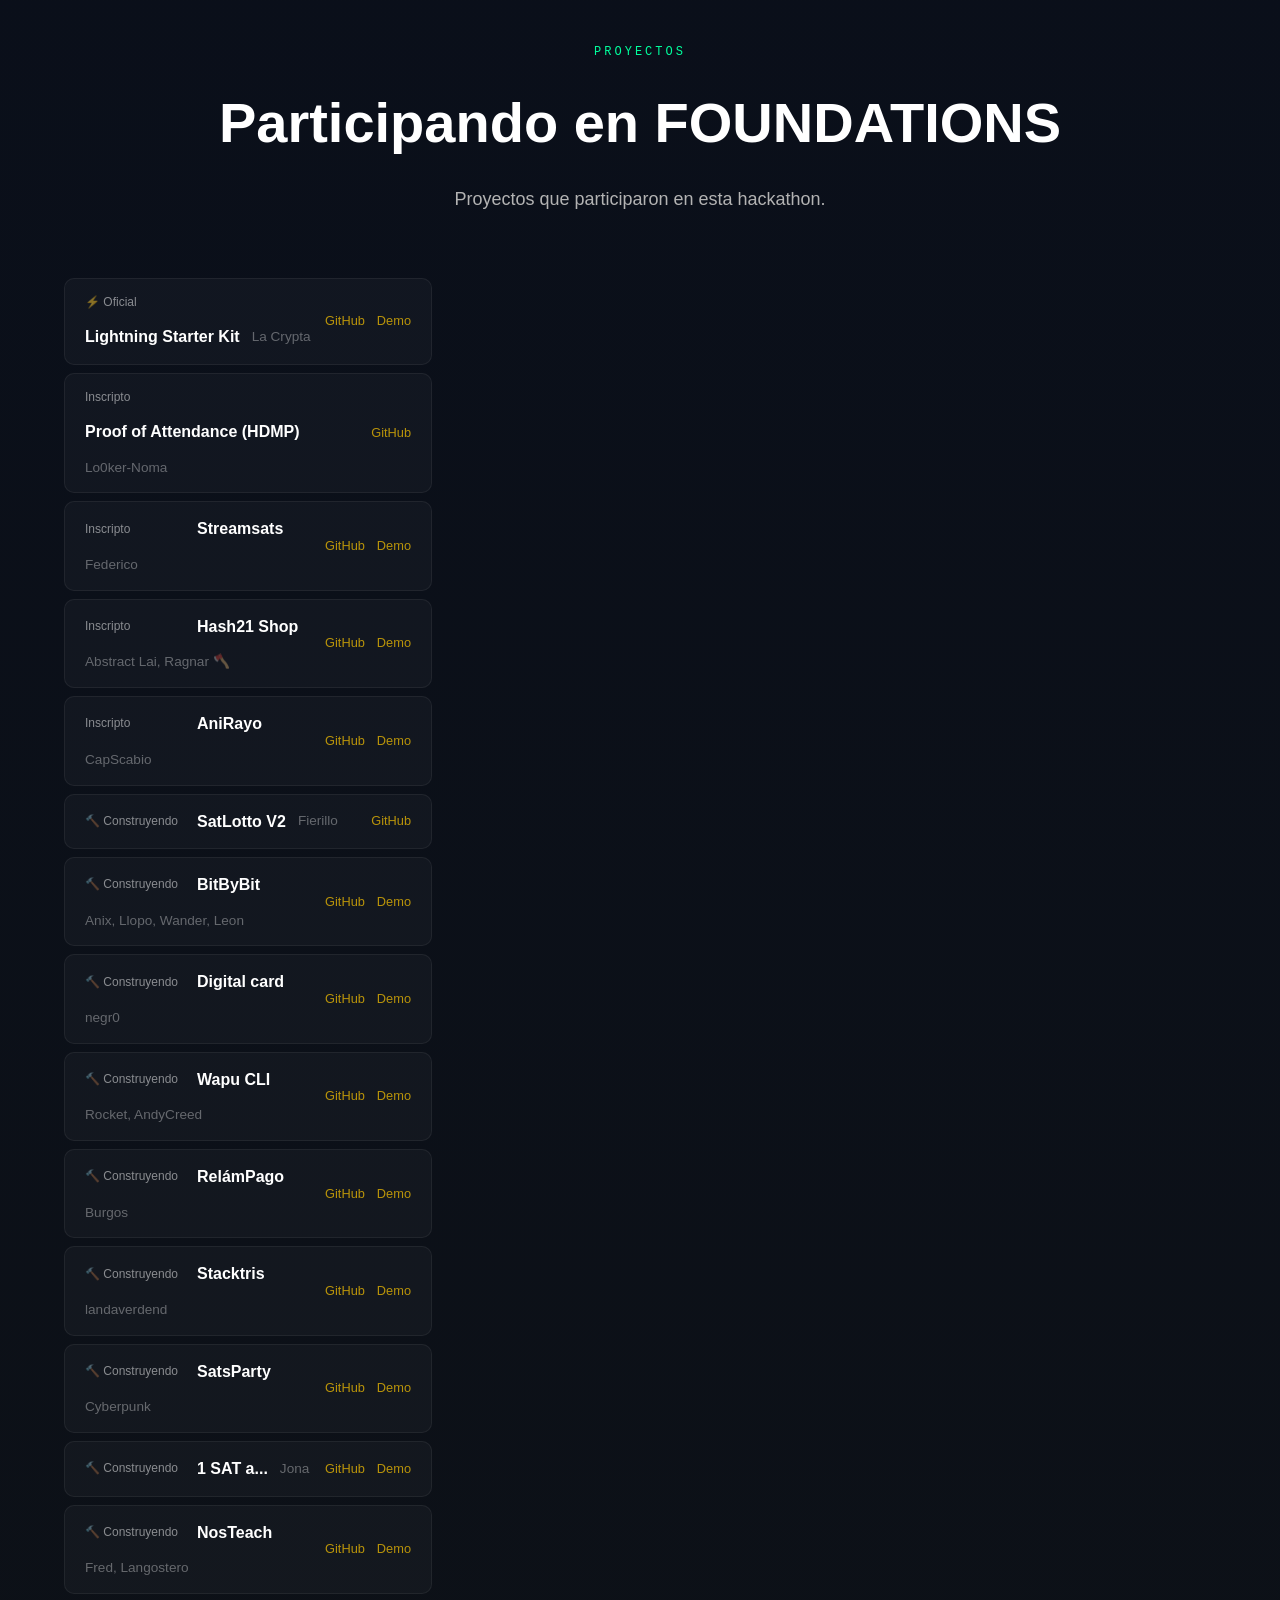
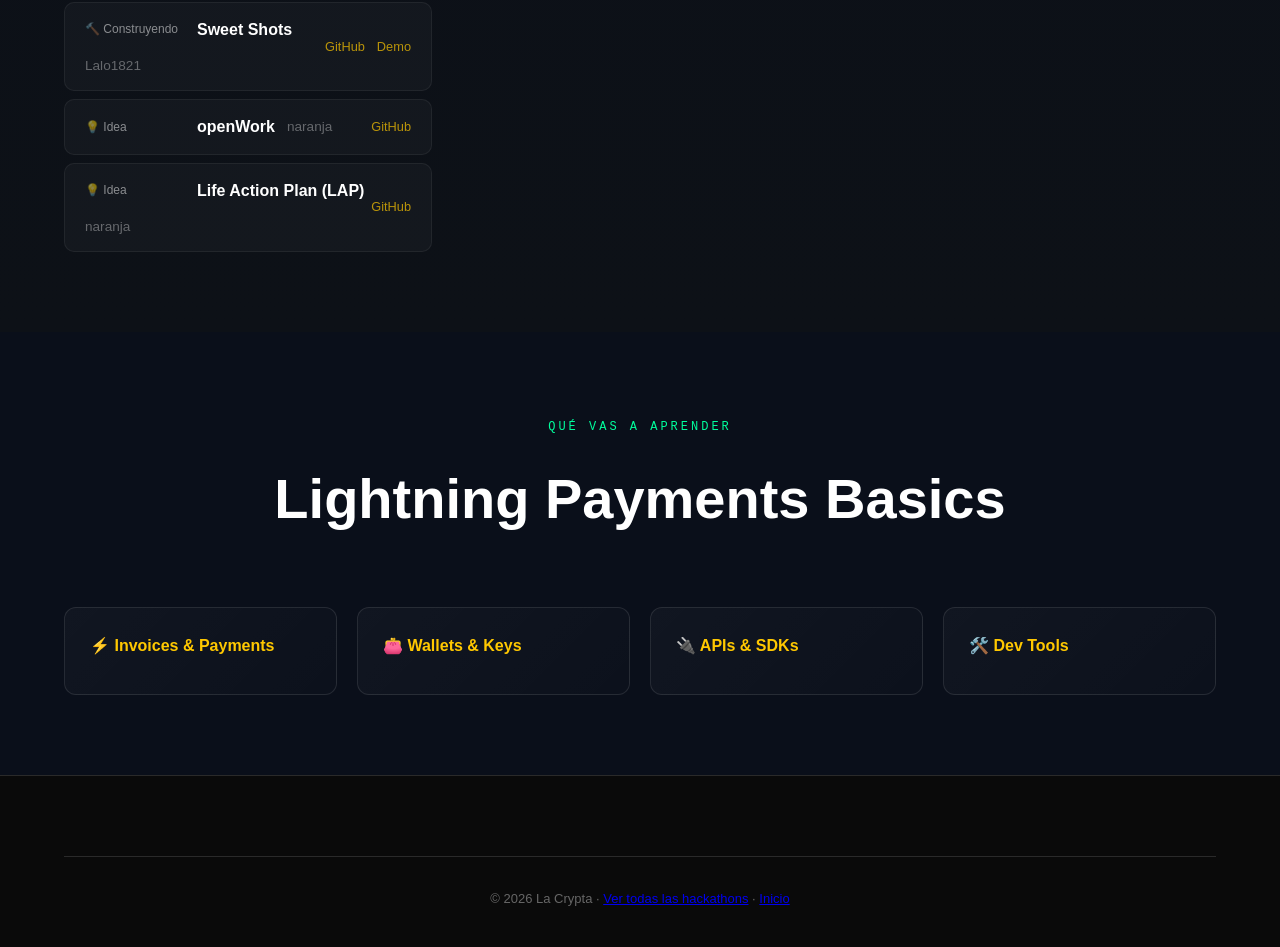
==== commit c4574c60: "fix: foundations - remove CTA/placeholder, fix null innerHTML, projects as list" ====
--- a/hackathons/foundations.html
+++ b/hackathons/foundations.html
@@ -8,6 +8,24 @@
 <link rel="icon" href="data:image/svg+xml,<svg xmlns=%22http://www.w3.org/2000/svg%22 viewBox=%220 0 100 100%22><text y=%22.9em%22 font-size=%2290%22>⚡</text></svg>">
 <link rel="stylesheet" href="../css/styles.css">
 <link rel="stylesheet" href="../css/hackathon-detail.css">
+<style>
+  .projects-list { display: flex; flex-direction: column; gap: 8px; }
+  .project-list-item {
+    display: flex; justify-content: space-between; align-items: center;
+    padding: 14px 20px; border-radius: 10px;
+    background: rgba(255,255,255,0.03); border: 1px solid rgba(255,255,255,0.06);
+    transition: all 0.2s;
+  }
+  .project-list-item:hover { background: rgba(255,200,0,0.04); border-color: rgba(255,200,0,0.2); }
+  .project-list-info { display: flex; align-items: center; gap: 12px; flex-wrap: wrap; }
+  .project-list-status { font-size: 0.75rem; color: rgba(255,255,255,0.5); min-width: 100px; }
+  .project-list-name { font-weight: 600; color: #fff; text-decoration: none; font-size: 1rem; }
+  .project-list-name:hover { color: #ffc800; }
+  .project-list-team { font-size: 0.85rem; color: rgba(255,255,255,0.35); }
+  .project-list-links { display: flex; gap: 12px; flex-shrink: 0; }
+  .project-list-link { font-size: 0.8rem; color: #ffc800; text-decoration: none; opacity: 0.7; }
+  .project-list-link:hover { opacity: 1; }
+</style>
 <style>
 .hackathon-hero {
   padding: 120px 0 60px;
@@ -351,11 +369,9 @@
     <div class="nav-links">
       <a href="../index.html">Inicio</a>
       <a href="../hackathons.html">Hackathons</a>
-      <a href="#calendario">Calendario</a>
+
       <a href="#premios">Premios</a>
-      <button class="btn btn-nav" data-tally-open="9qDNEY" data-tally-layout="modal" data-tally-width="600">
-        Inscribirme
-      </button>
+
     </div>
     <button class="nav-toggle" onclick="toggleMenu()">☰</button>
   </div>
@@ -400,9 +416,8 @@
       </div>
     </div>
     
-    <div style="margin-top: 30px;">
-      <a href="como-participar.html" class="btn btn-primary btn-glow" style="margin-right: 15px;">🚀 Cómo participar</a>
-      <button class="btn btn-outline" data-tally-open="9qDNEY" data-tally-layout="modal" data-tally-width="600">Inscribirme</button>
+    <div style="margin-top: 30px; display: flex; gap: 15px; flex-wrap: wrap;">
+      <a href="foundations/reports.html" class="btn btn-primary btn-glow" style="font-size: 1.1rem; padding: 14px 32px;">🏆 Ver Resultados</a>
     </div>
   </div>
 </section>
@@ -437,10 +452,7 @@
       <span class="section-label">Proyectos</span>
       <h2 class="section-title" id="projectsSectionTitle">Participando en ...</h2>
       <p class="section-description">
-        Proyectos inscriptos en esta hackathon. 
-        <a href="#" id="projectsPrLink" target="_blank" class="add-project-link">
-          ¿Querés agregar el tuyo? Hacé un PR →
-        </a>
+        Proyectos que participaron en esta hackathon.
       </p>
     </div>
     
@@ -452,21 +464,7 @@
 </section>
 
 <!-- Calendario -->
-<section class="calendar-section" id="calendario">
-  <div class="container">
-    <div class="section-header">
-      <span class="section-label">El calendario</span>
-      <h2 class="section-title" id="calendarSectionTitle">...</h2>
-      <p class="section-description">
-        Community Calls semanales. Pitches y feedback en vivo.
-      </p>
-    </div>
-    
-    <div class="calendar-grid" id="calendarGrid">
-      <div style="color: rgba(255,255,255,0.5); text-align:center; padding: 40px;">Cargando calendario...</div>
-    </div>
-  </div>
-</section>
+
 
 <!-- Topics -->
 <section class="topics-section">
@@ -482,16 +480,7 @@
   </div>
 </section>
 
-<!-- CTA -->
-<section class="cta-section">
-  <div class="container">
-    <h2>¿Listo para empezar?</h2>
-    <p>Inscripciones abiertas. ¡Anotate ahora!</p>
-    <button class="btn btn-primary btn-large btn-glow" id="ctaButton" data-tally-open="9qDNEY" data-tally-layout="modal" data-tally-width="600">
-      Inscribirme ⚡
-    </button>
-  </div>
-</section>
+
 
 <!-- Footer -->
 <footer class="footer">
@@ -798,55 +787,38 @@
     const order = ['official', 'winner', 'finalist', 'submitted', 'building', 'idea'];
     data.projects.sort((a, b) => order.indexOf(a.status) - order.indexOf(b.status));
     
-    let html = '';
+    let html = '<div class="projects-list">';
     data.projects.forEach(project => {
-      const statusClass = statusClasses[project.status] || '';
       const statusLabel = statusLabels[project.status] || project.status;
       const repoUrl = project.repo || '#';
       const demoUrl = project.demo || '';
+      const teamNames = project.team.map(m => m.name).join(', ');
       
       html += `
-        <a href="${repoUrl}" target="_blank" class="project-card ${statusClass}">
-          <div class="project-status">${statusLabel}</div>
-          <h3 class="project-name">${project.name}</h3>
-          <p class="project-description">${project.description}</p>
-          ${project.tech && project.tech.length > 0 ? `
-            <div class="project-tech">
-              ${project.tech.slice(0, 4).map(t => `<span>${t}</span>`).join('')}
-            </div>
-          ` : ''}
-          <div class="project-team">
-            ${project.team.map(m => `<span class="team-member">👤 ${m.name}</span>`).join('')}
+        <div class="project-list-item">
+          <div class="project-list-info">
+            <span class="project-list-status">${statusLabel}</span>
+            <a href="${repoUrl}" target="_blank" class="project-list-name">${project.name}</a>
+            <span class="project-list-team">${teamNames}</span>
           </div>
-          <div class="project-links">
-            <span class="project-link">Ver en GitHub →</span>
-            ${demoUrl ? `<span class="project-link demo-link" onclick="event.preventDefault(); window.open('${demoUrl}', '_blank')">🌐 Demo</span>` : ''}
+          <div class="project-list-links">
+            <a href="${repoUrl}" target="_blank" class="project-list-link">GitHub</a>
+            ${demoUrl ? `<a href="${demoUrl}" target="_blank" class="project-list-link">Demo</a>` : ''}
           </div>
-        </a>
+        </div>
       `;
     });
     
-    html += buildPlaceholderCard();
+    html += '</div>';
     grid.innerHTML = html;
     
   } catch (error) {
     console.error('Error loading projects:', error);
-    grid.innerHTML = buildPlaceholderCard();
+    grid.innerHTML = '<p style="color:rgba(255,255,255,0.4);">No se pudieron cargar los proyectos.</p>';
   }
 }
 
-function buildPlaceholderCard() {
-  return `
-    <div class="project-card placeholder">
-      <div class="placeholder-icon">➕</div>
-      <h3 class="project-name">Tu proyecto acá</h3>
-      <p class="project-description">Agregá tu proyecto haciendo un PR al repositorio.</p>
-      <a href="https://github.com/lacrypta/hackathons-2026/edit/main/data/projects/${HACKATHON_ID}.json" target="_blank" class="btn btn-outline btn-small">
-        Agregar proyecto
-      </a>
-    </div>
-  `;
-}
+
 
 // ─────────────────────────────────────────────
 // Main: cargar todo desde hackathons.json
@@ -865,13 +837,14 @@
 
     renderHero(hackathon, totalSats);
     renderPrizes(distribution, totalSats);
-    renderCalendar(hackathon.dates, totalSats, `${hackathon.month} ${hackathon.year}`);
+    // Calendar removed for completed hackathon
+    // renderCalendar(hackathon.dates, totalSats, `${hackathon.month} ${hackathon.year}`);
     renderTopics(hackathon.topics, hackathon.focus);
 
   } catch (error) {
     console.error('Error cargando datos de hackathon:', error);
     const errMsg = `<p style="color: rgba(255,100,100,0.8); text-align:center; padding:20px;">Error cargando datos: ${error.message}</p>`;
-    ['prizesGrid', 'calendarGrid', 'topicsGrid'].forEach(id => {
+    ['prizesGrid', 'topicsGrid'].forEach(id => {
       const el = document.getElementById(id);
       if (el) el.innerHTML = errMsg;
     });
--- a/css/hackathon-detail.css
+++ b/css/hackathon-detail.css
@@ -281,3 +281,53 @@
   margin-top: 6px;
   opacity: 0.7;
 }
+
+/* Project status styles */
+.project-card.submitted {
+  border-color: rgba(0, 255, 157, 0.3);
+}
+.project-card.submitted .project-status {
+  background: rgba(0, 255, 157, 0.15);
+  color: #00ff9d;
+}
+.project-card.building {
+  border-color: rgba(255, 200, 0, 0.3);
+}
+.project-card.building .project-status {
+  background: rgba(255, 200, 0, 0.15);
+  color: #ffc800;
+}
+.project-card.winner {
+  border-color: rgba(255, 215, 0, 0.5);
+  background: linear-gradient(135deg, rgba(255, 215, 0, 0.1) 0%, rgba(255, 215, 0, 0.02) 100%);
+}
+.project-card.finalist {
+  border-color: rgba(192, 192, 192, 0.4);
+}
+.project-card .demo-link {
+  margin-left: 10px;
+  color: #00ff9d;
+}
+.loading-projects {
+  color: rgba(255,255,255,0.5);
+  padding: 40px;
+  text-align: center;
+}
+
+/* YouTube link in calendar */
+.calendar-youtube {
+  display: inline-block;
+  margin-top: 10px;
+  padding: 6px 14px;
+  background: rgba(255, 0, 0, 0.1);
+  border: 1px solid rgba(255, 0, 0, 0.3);
+  border-radius: 6px;
+  color: #ff4444;
+  font-size: 0.85rem;
+  text-decoration: none;
+  transition: all 0.2s ease;
+}
+.calendar-youtube:hover {
+  background: rgba(255, 0, 0, 0.2);
+  border-color: rgba(255, 0, 0, 0.5);
+}
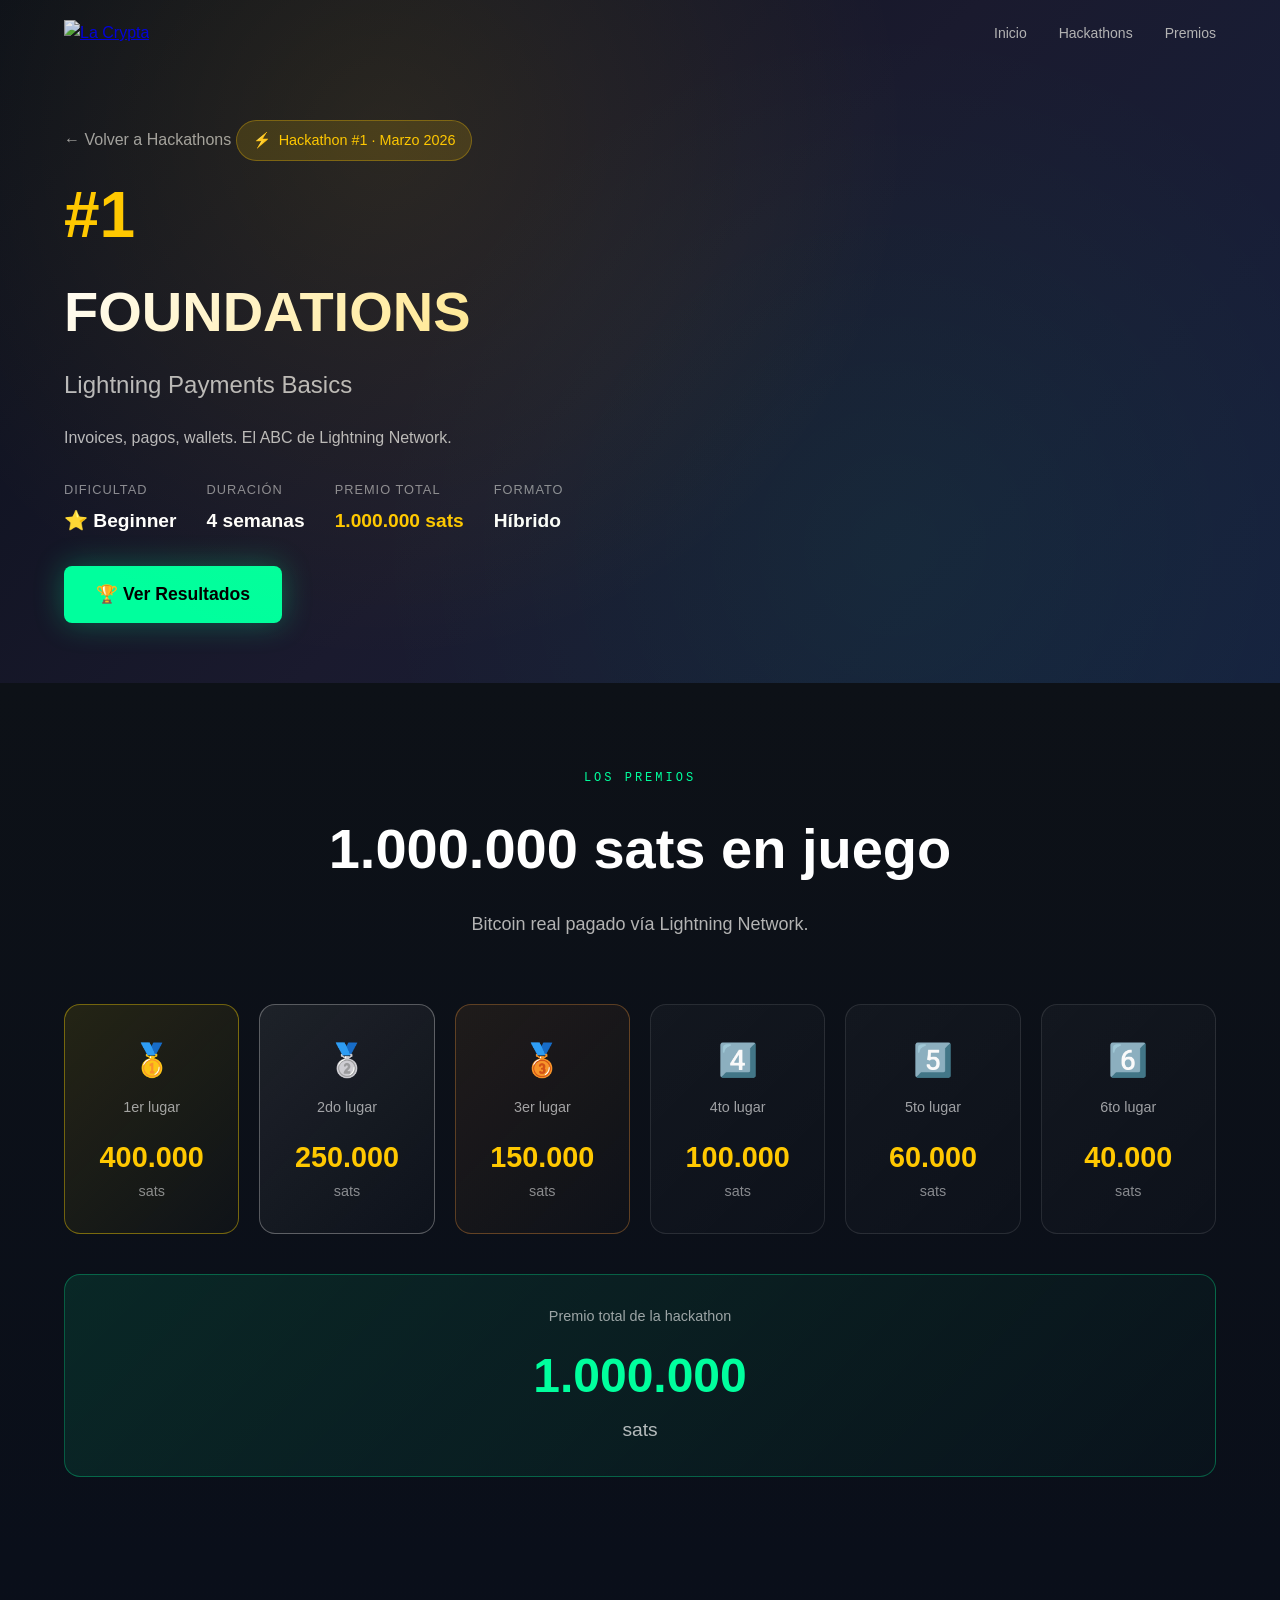
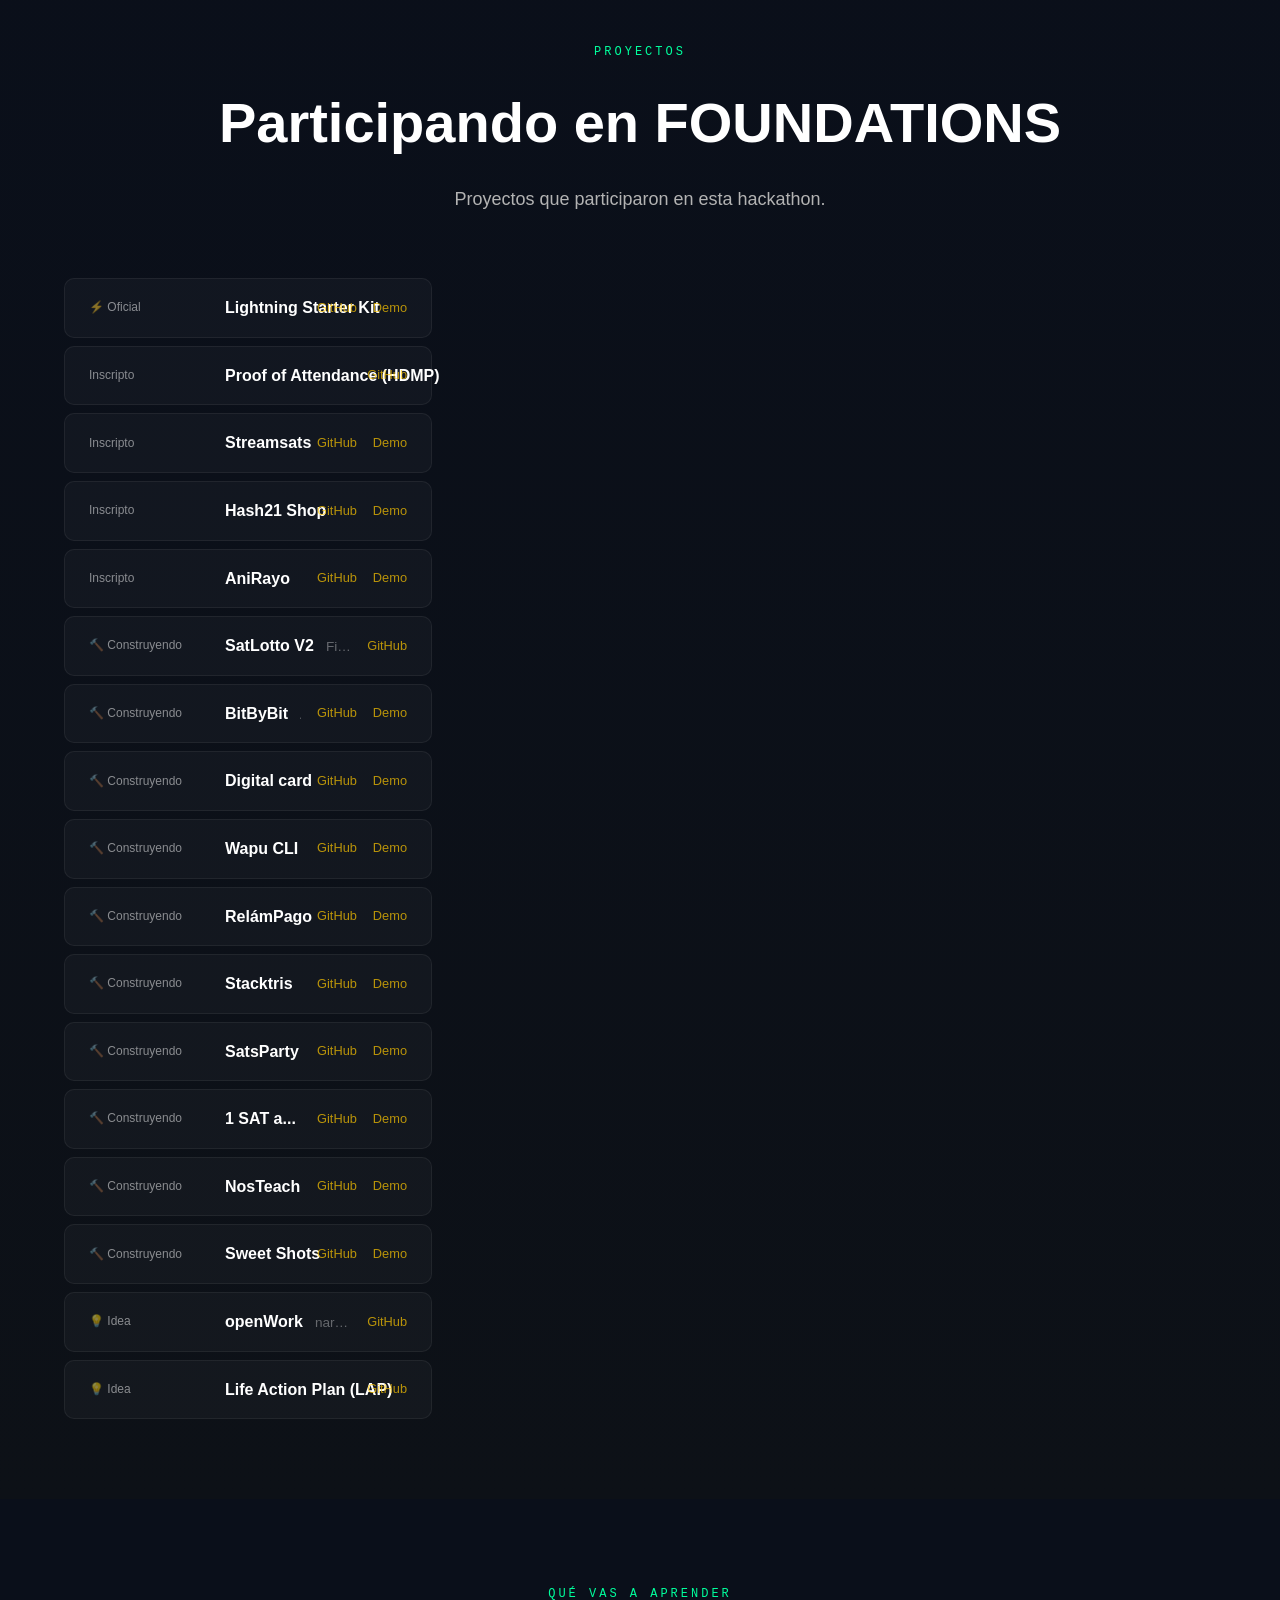
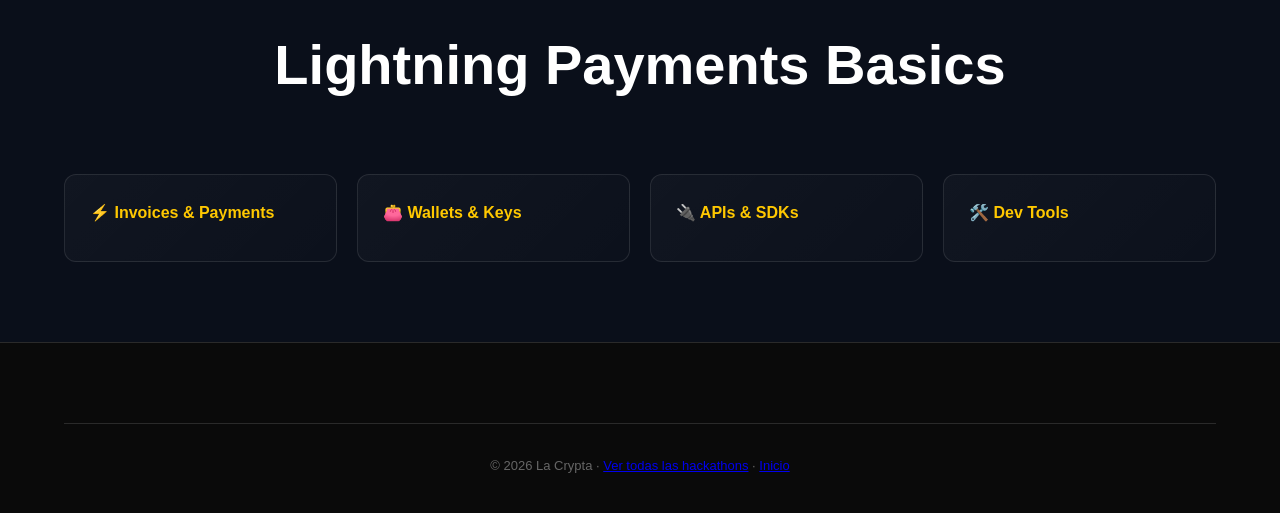
==== commit c81a165a: "fix: projects list full width with grid layout" ====
--- a/hackathons/foundations.html
+++ b/hackathons/foundations.html
@@ -9,22 +9,26 @@
 <link rel="stylesheet" href="../css/styles.css">
 <link rel="stylesheet" href="../css/hackathon-detail.css">
 <style>
-  .projects-list { display: flex; flex-direction: column; gap: 8px; }
+  .projects-list { display: flex; flex-direction: column; gap: 8px; width: 100%; }
   .project-list-item {
-    display: flex; justify-content: space-between; align-items: center;
-    padding: 14px 20px; border-radius: 10px;
+    display: grid; grid-template-columns: 120px 1fr auto; align-items: center; gap: 16px;
+    padding: 16px 24px; border-radius: 10px; width: 100%;
     background: rgba(255,255,255,0.03); border: 1px solid rgba(255,255,255,0.06);
     transition: all 0.2s;
   }
   .project-list-item:hover { background: rgba(255,200,0,0.04); border-color: rgba(255,200,0,0.2); }
-  .project-list-info { display: flex; align-items: center; gap: 12px; flex-wrap: wrap; }
-  .project-list-status { font-size: 0.75rem; color: rgba(255,255,255,0.5); min-width: 100px; }
-  .project-list-name { font-weight: 600; color: #fff; text-decoration: none; font-size: 1rem; }
+  .project-list-status { font-size: 0.75rem; color: rgba(255,255,255,0.5); }
+  .project-list-info { display: flex; align-items: baseline; gap: 12px; min-width: 0; }
+  .project-list-name { font-weight: 600; color: #fff; text-decoration: none; font-size: 1rem; white-space: nowrap; }
   .project-list-name:hover { color: #ffc800; }
-  .project-list-team { font-size: 0.85rem; color: rgba(255,255,255,0.35); }
-  .project-list-links { display: flex; gap: 12px; flex-shrink: 0; }
+  .project-list-team { font-size: 0.85rem; color: rgba(255,255,255,0.35); overflow: hidden; text-overflow: ellipsis; white-space: nowrap; }
+  .project-list-links { display: flex; gap: 16px; flex-shrink: 0; }
   .project-list-link { font-size: 0.8rem; color: #ffc800; text-decoration: none; opacity: 0.7; }
   .project-list-link:hover { opacity: 1; }
+  @media (max-width: 640px) {
+    .project-list-item { grid-template-columns: 1fr; gap: 8px; }
+    .project-list-links { justify-content: flex-start; }
+  }
 </style>
 <style>
 .hackathon-hero {
@@ -796,8 +800,8 @@
       
       html += `
         <div class="project-list-item">
+          <span class="project-list-status">${statusLabel}</span>
           <div class="project-list-info">
-            <span class="project-list-status">${statusLabel}</span>
             <a href="${repoUrl}" target="_blank" class="project-list-name">${project.name}</a>
             <span class="project-list-team">${teamNames}</span>
           </div>
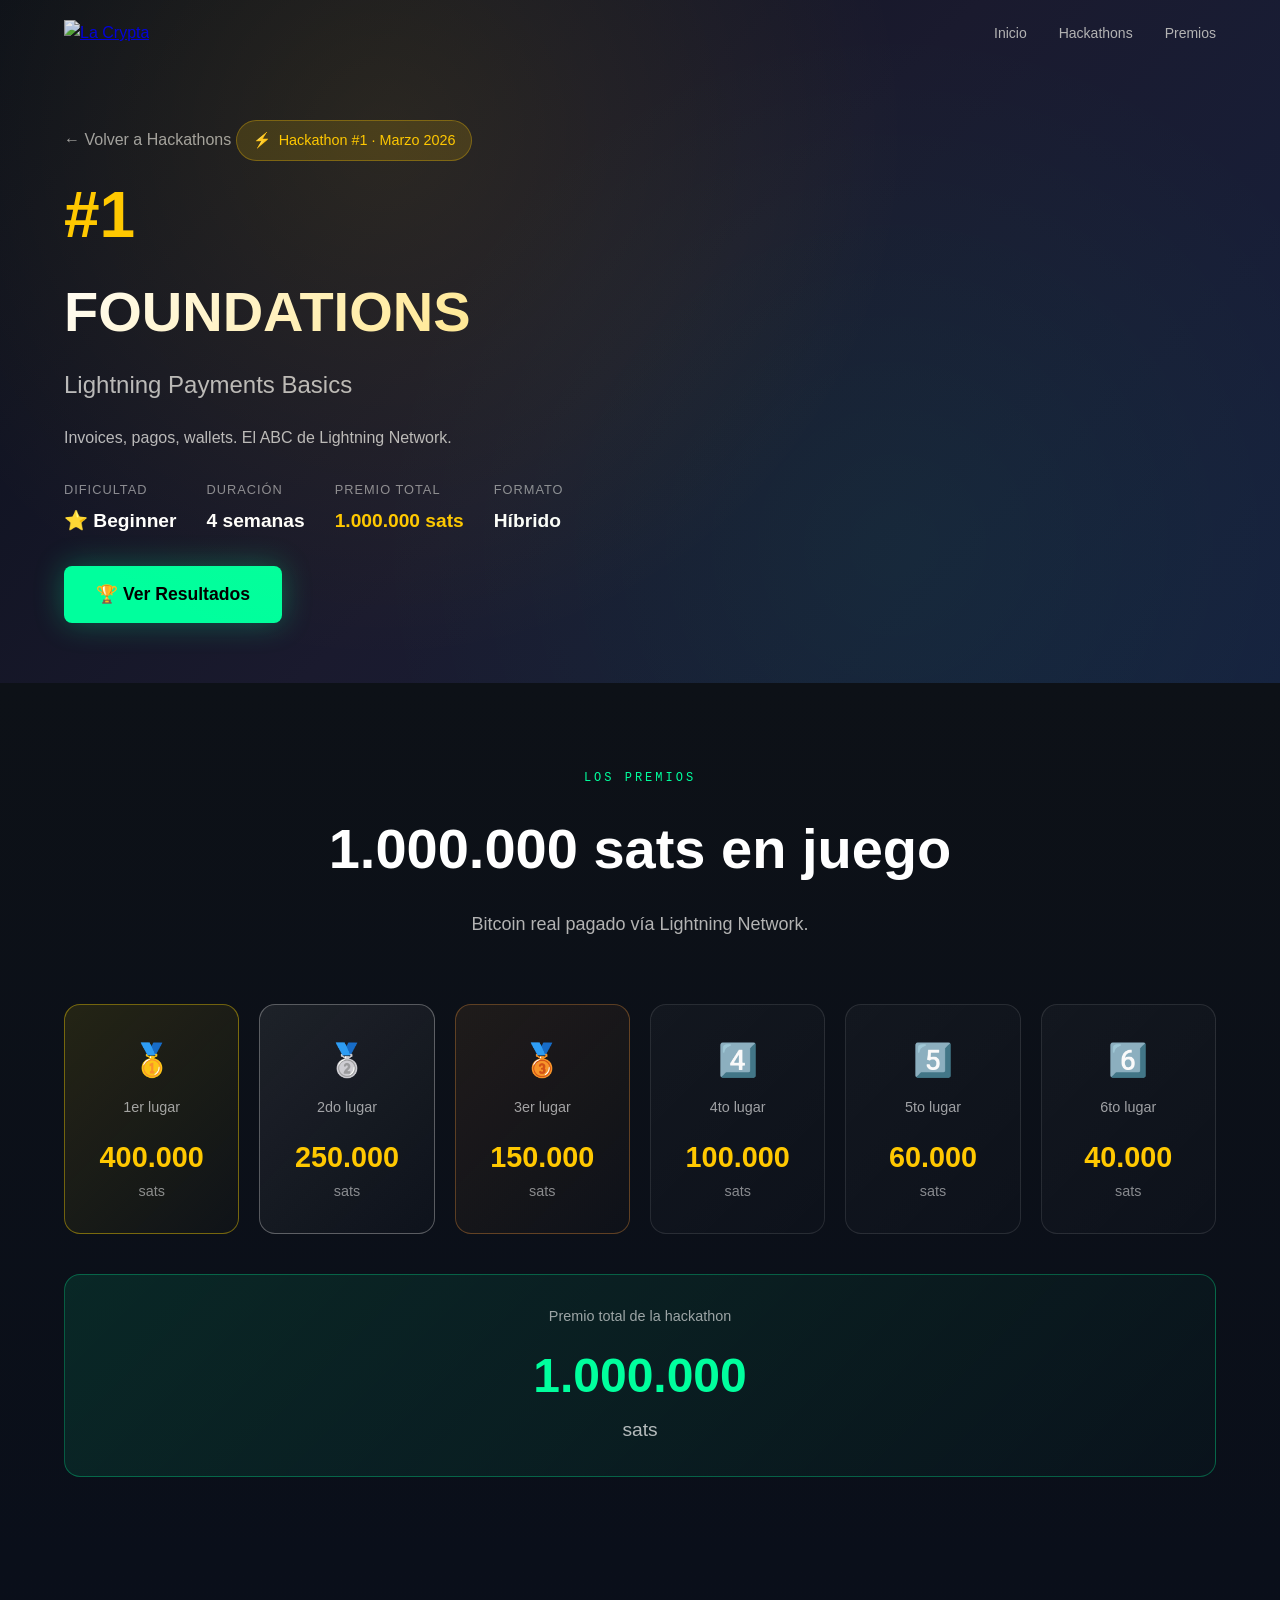
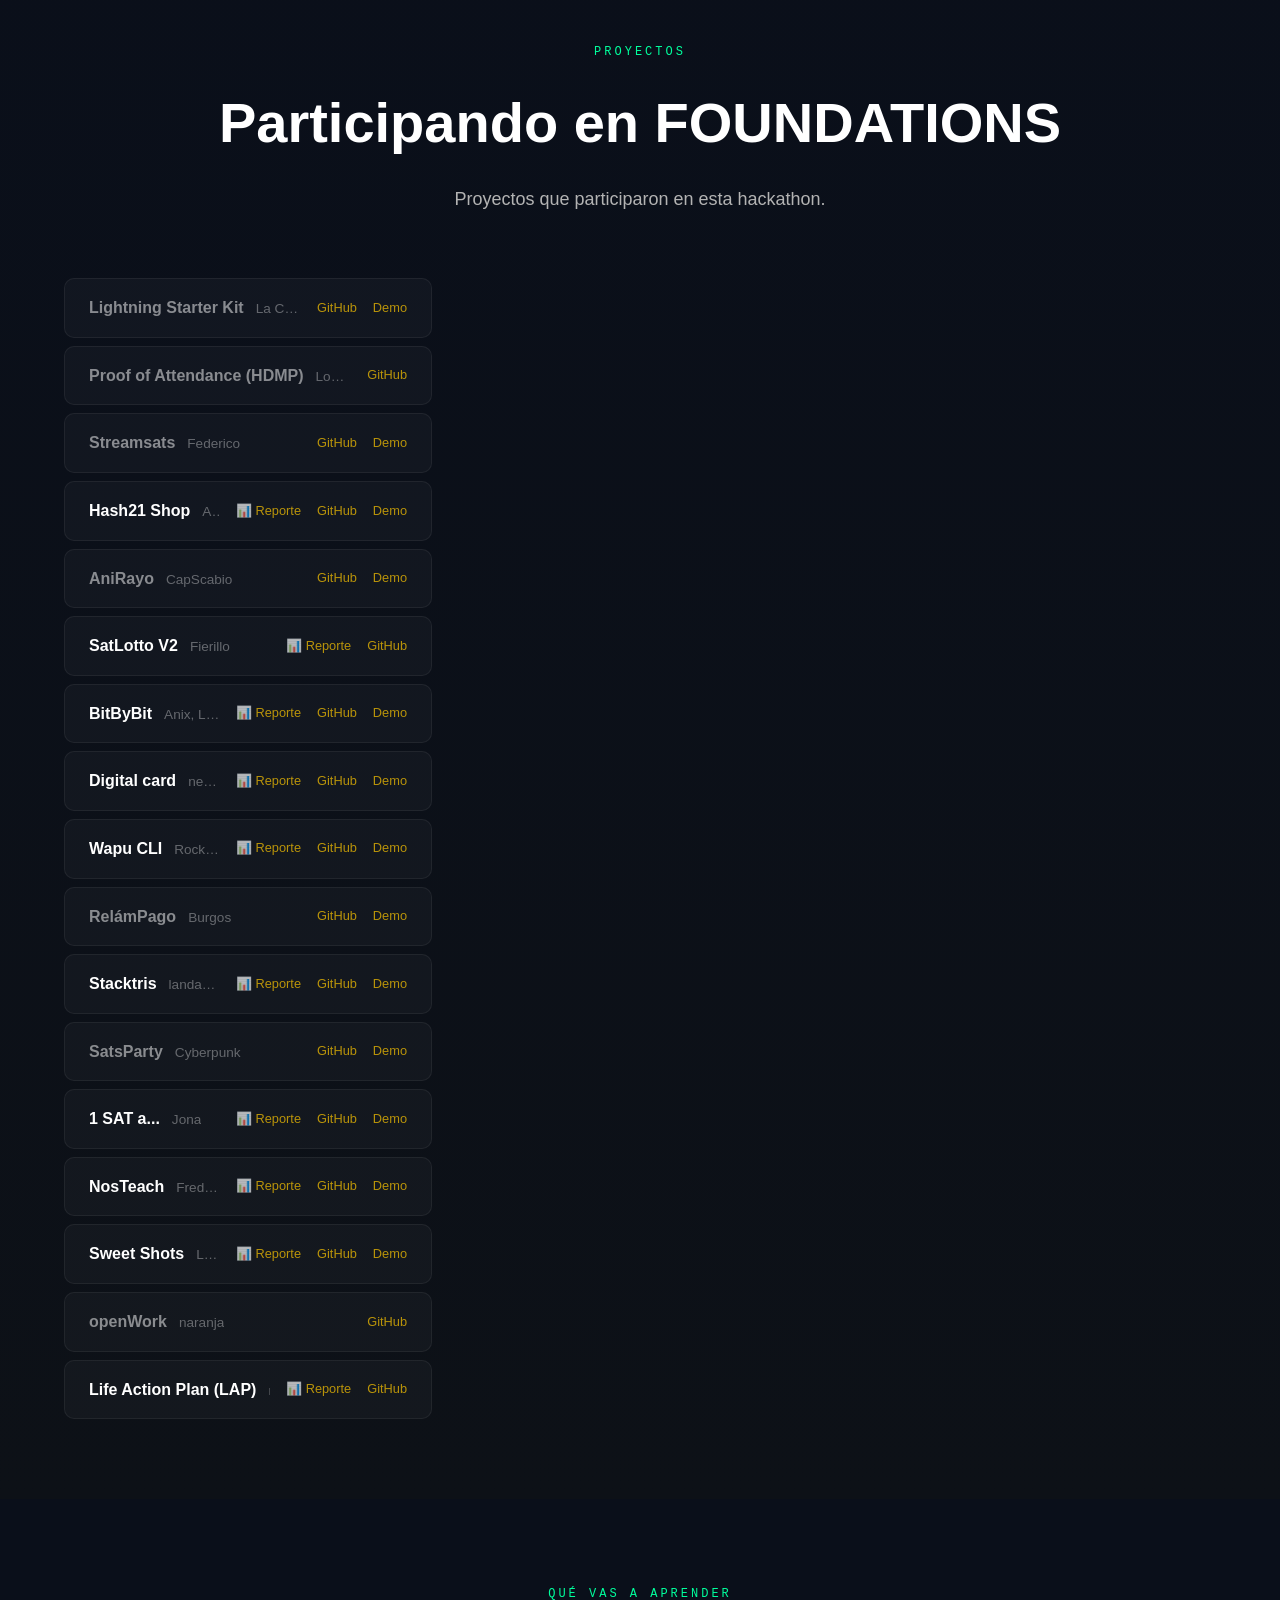
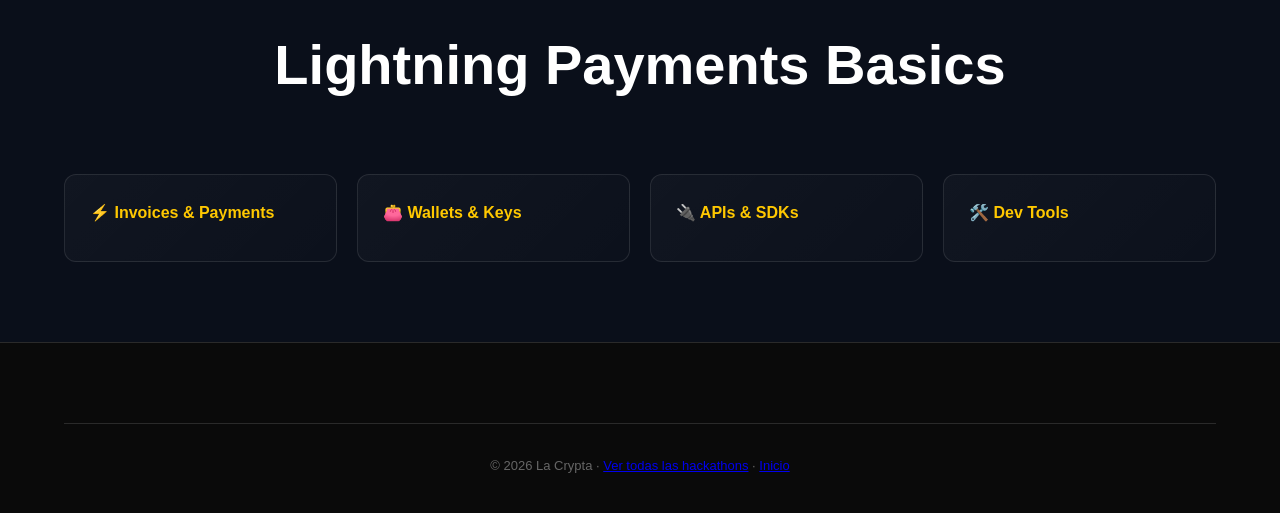
==== commit 84218d9e: "feat: project names link directly to individual reports" ====
--- a/hackathons/foundations.html
+++ b/hackathons/foundations.html
@@ -11,7 +11,7 @@
 <style>
   .projects-list { display: flex; flex-direction: column; gap: 8px; width: 100%; }
   .project-list-item {
-    display: grid; grid-template-columns: 120px 1fr auto; align-items: center; gap: 16px;
+    display: grid; grid-template-columns: 1fr auto; align-items: center; gap: 16px;
     padding: 16px 24px; border-radius: 10px; width: 100%;
     background: rgba(255,255,255,0.03); border: 1px solid rgba(255,255,255,0.06);
     transition: all 0.2s;
@@ -791,21 +791,48 @@
     const order = ['official', 'winner', 'finalist', 'submitted', 'building', 'idea'];
     data.projects.sort((a, b) => order.indexOf(a.status) - order.indexOf(b.status));
     
+    // Map project repo slugs to report slugs
+    const reportSlugMap = {
+      'proof-of-attendance-hdmp': 'proof-of-attendance',
+      'sat-lotto-v2': 'satlotto-v2',
+      'bitbybit-habits': 'bitbybit',
+      'Streamsats': 'streamsats',
+      'hash21-shop': 'hash21-shop',
+      'anirayo': 'anirayo',
+      'digital-card': 'digital-card',
+      'wapu-cli': 'wapu-cli',
+      'relam-pago': 'relampago',
+      'stacktris': 'stacktris',
+      'SatsParty': 'satsparty',
+      '1-sat-to': '1-sat-to',
+      'openwork': 'openwork',
+      'life-action-plan': 'life-action-plan',
+      'nosteach': 'nosteach',
+      'sweet-shots': 'sweet-shots',
+      'lightning-starter': null
+    };
+    
     let html = '<div class="projects-list">';
     data.projects.forEach(project => {
       const statusLabel = statusLabels[project.status] || project.status;
       const repoUrl = project.repo || '#';
       const demoUrl = project.demo || '';
       const teamNames = project.team.map(m => m.name).join(', ');
+      const repoSlug = repoUrl.split('/').pop() || '';
+      const reportSlug = reportSlugMap[repoSlug];
+      const reportUrl = reportSlug ? `foundations/reports.html?report=${reportSlug}` : null;
       
       html += `
         <div class="project-list-item">
-          <span class="project-list-status">${statusLabel}</span>
           <div class="project-list-info">
-            <a href="${repoUrl}" target="_blank" class="project-list-name">${project.name}</a>
+            ${reportUrl 
+              ? `<a href="${reportUrl}" class="project-list-name">${project.name}</a>`
+              : `<span class="project-list-name" style="color:rgba(255,255,255,0.5)">${project.name}</span>`
+            }
             <span class="project-list-team">${teamNames}</span>
           </div>
           <div class="project-list-links">
+            ${reportUrl ? `<a href="${reportUrl}" class="project-list-link">📊 Reporte</a>` : ''}
             <a href="${repoUrl}" target="_blank" class="project-list-link">GitHub</a>
             ${demoUrl ? `<a href="${demoUrl}" target="_blank" class="project-list-link">Demo</a>` : ''}
           </div>
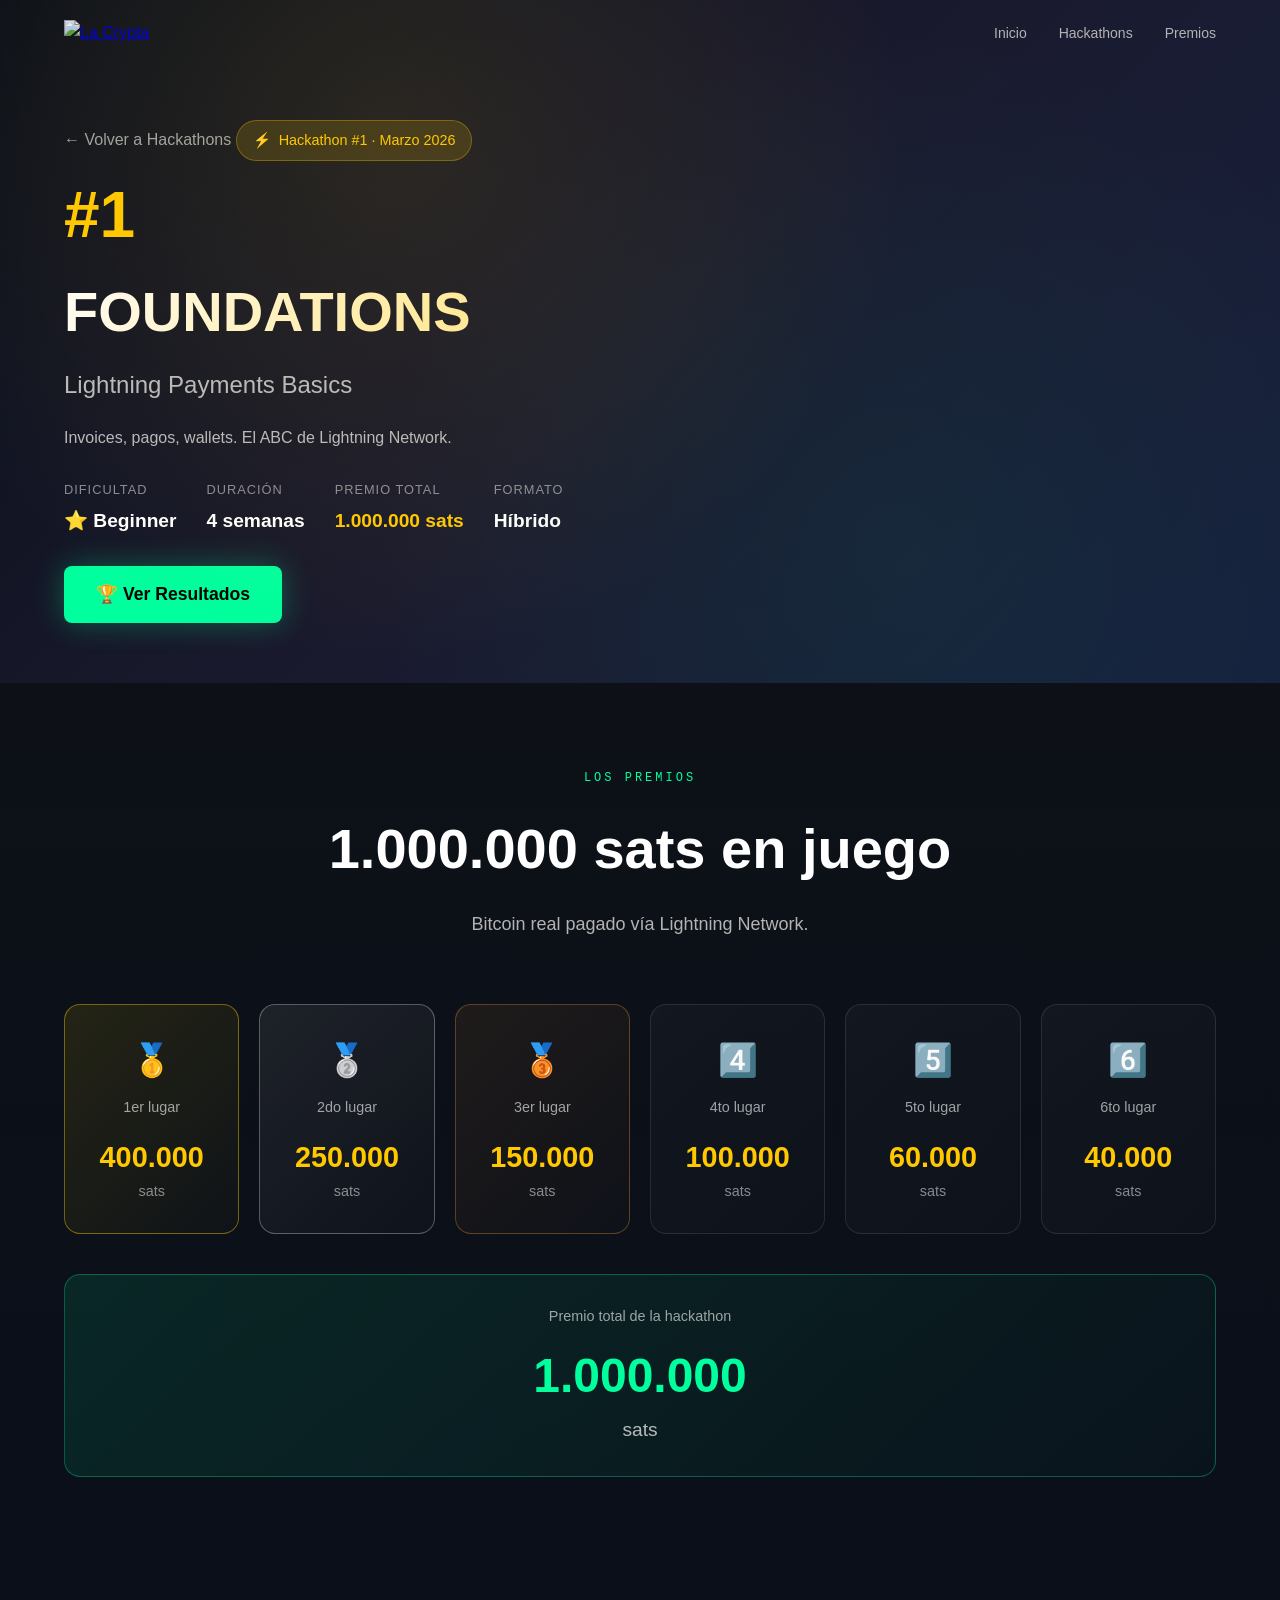
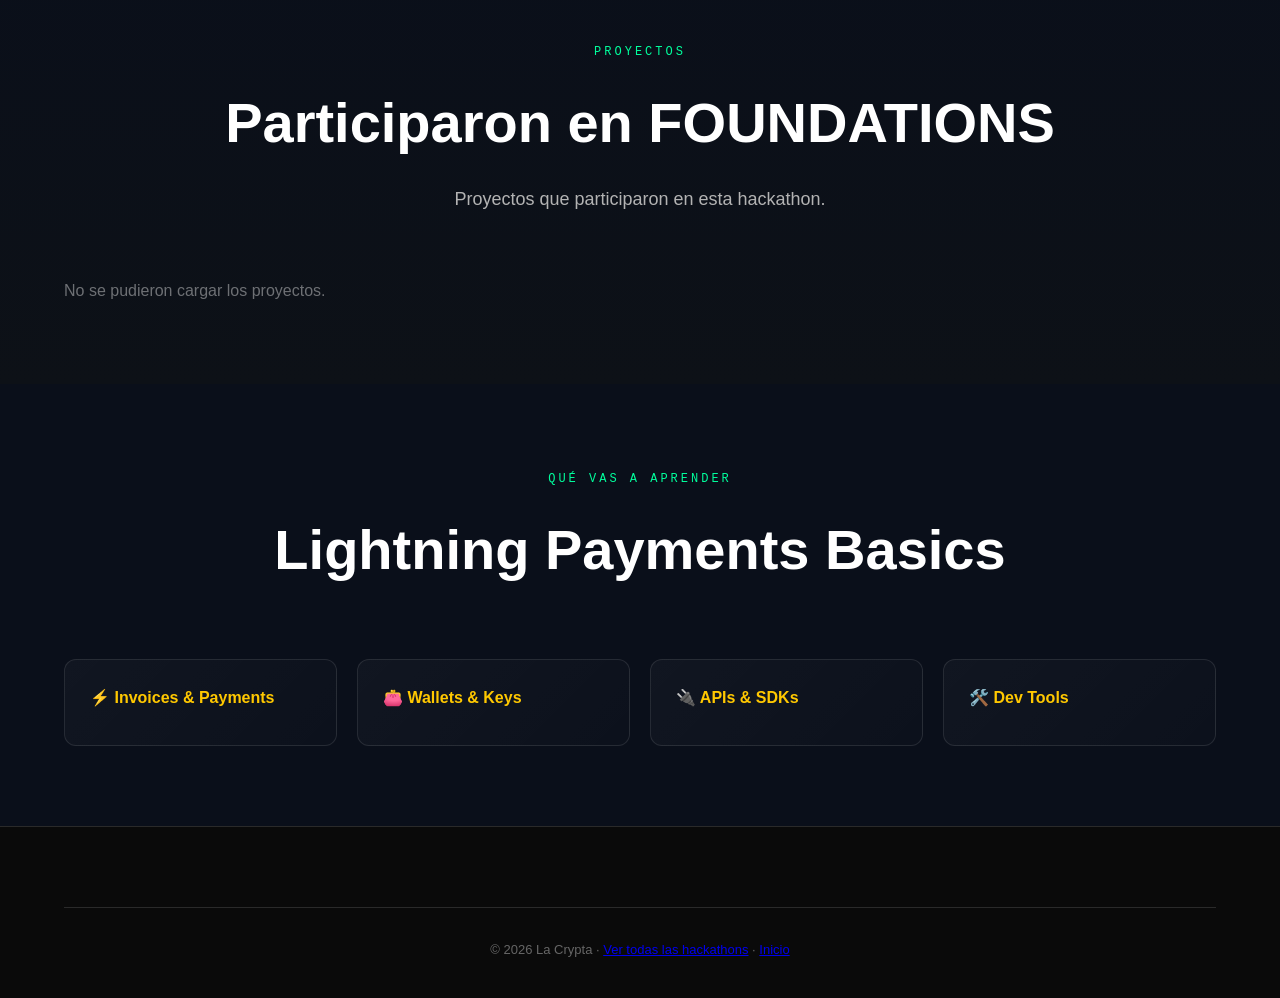
==== commit b63bb346: "fix: sort projects by score, remove Lightning Starter Kit" ====
--- a/hackathons/foundations.html
+++ b/hackathons/foundations.html
@@ -9,19 +9,25 @@
 <link rel="stylesheet" href="../css/styles.css">
 <link rel="stylesheet" href="../css/hackathon-detail.css">
 <style>
+  #projectsGrid { display: block; }
   .projects-list { display: flex; flex-direction: column; gap: 8px; width: 100%; }
   .project-list-item {
-    display: grid; grid-template-columns: 1fr auto; align-items: center; gap: 16px;
+    display: grid; grid-template-columns: 1fr auto auto; align-items: center; gap: 16px;
     padding: 16px 24px; border-radius: 10px; width: 100%;
     background: rgba(255,255,255,0.03); border: 1px solid rgba(255,255,255,0.06);
     transition: all 0.2s;
   }
   .project-list-item:hover { background: rgba(255,200,0,0.04); border-color: rgba(255,200,0,0.2); }
-  .project-list-status { font-size: 0.75rem; color: rgba(255,255,255,0.5); }
-  .project-list-info { display: flex; align-items: baseline; gap: 12px; min-width: 0; }
+  .project-list-info { display: flex; flex-direction: column; gap: 4px; min-width: 0; }
+  .project-list-header { display: flex; align-items: baseline; gap: 12px; }
   .project-list-name { font-weight: 600; color: #fff; text-decoration: none; font-size: 1rem; white-space: nowrap; }
   .project-list-name:hover { color: #ffc800; }
-  .project-list-team { font-size: 0.85rem; color: rgba(255,255,255,0.35); overflow: hidden; text-overflow: ellipsis; white-space: nowrap; }
+  .project-list-team { font-size: 0.8rem; color: rgba(255,255,255,0.3); }
+  .project-list-desc { font-size: 0.85rem; color: rgba(255,255,255,0.45); line-height: 1.4; overflow: hidden; text-overflow: ellipsis; white-space: nowrap; }
+  .project-list-score { font-family: monospace; font-weight: 700; font-size: 1rem; padding: 4px 12px; border-radius: 6px; flex-shrink: 0; }
+  .project-list-score.sc-green { background: rgba(34,197,94,0.15); color: #22c55e; border: 1px solid rgba(34,197,94,0.3); }
+  .project-list-score.sc-yellow { background: rgba(234,179,8,0.15); color: #eab308; border: 1px solid rgba(234,179,8,0.3); }
+  .project-list-score.sc-red { background: rgba(239,68,68,0.15); color: #ef4444; border: 1px solid rgba(239,68,68,0.3); }
   .project-list-links { display: flex; gap: 16px; flex-shrink: 0; }
   .project-list-link { font-size: 0.8rem; color: #ffc800; text-decoration: none; opacity: 0.7; }
   .project-list-link:hover { opacity: 1; }
@@ -748,7 +754,7 @@
   if (ctaBtn) ctaBtn.textContent = `Inscribirme a ${hackathon.name} ⚡`;
 
   // Projects section title
-  setEl('projectsSectionTitle', `Participando en ${hackathon.name}`);
+  setEl('projectsSectionTitle', `Participaron en ${hackathon.name}`);
 
   // PR link
   const prLink = document.getElementById('projectsPrLink');
@@ -788,24 +794,49 @@
       'finalist': 'finalist'
     };
     
-    const order = ['official', 'winner', 'finalist', 'submitted', 'building', 'idea'];
-    data.projects.sort((a, b) => order.indexOf(a.status) - order.indexOf(b.status));
-    
-    // Map project repo slugs to report slugs
+    // Filter out Lightning Starter Kit and sort by score descending
+    data.projects = data.projects.filter(p => p.status !== 'official');
+    data.projects.sort((a, b) => {
+      const slugA = (a.repo || '').split('/').pop().replace(/\/$/, '');
+      const slugB = (b.repo || '').split('/').pop().replace(/\/$/, '');
+      const scoreA = finalScores[slugA] || 0;
+      const scoreB = finalScores[slugB] || 0;
+      return scoreB - scoreA;
+    });
+    
+    // Final scores by repo slug (multiple case variants for safety)
+    const finalScores = {
+      'Proof-of-attendance-HDMP': 7.49, 'proof-of-attendance-hdmp': 7.49,
+      'stacktris': 7.49, 'hash21-shop': 7.07,
+      '1-sat-to': 7.00, 'bitbybit-habits': 6.98, 'digital-card': 6.83,
+      'sweet-shots': 6.58, 'sat-lotto-v2': 6.37, 'wapu-cli': 6.28,
+      'streamsats.github.io': 6.17, 'Streamsats': 6.17,
+      'relam-pago': 5.92, 'RelamPago': 5.92, 'Anirayo': 5.85, 'anirayo': 5.85,
+      'Satsparty': 5.42, 'SatsParty': 5.42,
+      'nosteach': 5.00, 'life-action-plan': 4.83
+    };
+
+    // Map project repo slugs to report slugs (case-sensitive from GitHub URLs)
     const reportSlugMap = {
+      'Proof-of-attendance-HDMP': 'proof-of-attendance',
       'proof-of-attendance-hdmp': 'proof-of-attendance',
       'sat-lotto-v2': 'satlotto-v2',
       'bitbybit-habits': 'bitbybit',
+      'streamsats.github.io': 'streamsats',
       'Streamsats': 'streamsats',
       'hash21-shop': 'hash21-shop',
+      'Anirayo': 'anirayo',
       'anirayo': 'anirayo',
       'digital-card': 'digital-card',
       'wapu-cli': 'wapu-cli',
       'relam-pago': 'relampago',
+      'RelamPago': 'relampago',
       'stacktris': 'stacktris',
+      'Satsparty': 'satsparty',
       'SatsParty': 'satsparty',
       '1-sat-to': '1-sat-to',
-      'openwork': 'openwork',
+      'agentic-economy': null,
+      'openwork': null,
       'life-action-plan': 'life-action-plan',
       'nosteach': 'nosteach',
       'sweet-shots': 'sweet-shots',
@@ -821,16 +852,23 @@
       const repoSlug = repoUrl.split('/').pop() || '';
       const reportSlug = reportSlugMap[repoSlug];
       const reportUrl = reportSlug ? `foundations/reports.html?report=${reportSlug}` : null;
+      const score = finalScores[repoSlug];
+      const scoreClass = score >= 7 ? 'sc-green' : score >= 5.5 ? 'sc-yellow' : 'sc-red';
+      const desc = project.description || '';
       
       html += `
         <div class="project-list-item">
           <div class="project-list-info">
-            ${reportUrl 
-              ? `<a href="${reportUrl}" class="project-list-name">${project.name}</a>`
-              : `<span class="project-list-name" style="color:rgba(255,255,255,0.5)">${project.name}</span>`
-            }
-            <span class="project-list-team">${teamNames}</span>
+            <div class="project-list-header">
+              ${reportUrl 
+                ? `<a href="${reportUrl}" class="project-list-name">${project.name}</a>`
+                : `<span class="project-list-name" style="color:rgba(255,255,255,0.5)">${project.name}</span>`
+              }
+              <span class="project-list-team">${teamNames}</span>
+            </div>
+            ${desc ? `<div class="project-list-desc">${desc}</div>` : ''}
           </div>
+          ${score ? `<span class="project-list-score ${scoreClass}">${score.toFixed(2)}</span>` : ''}
           <div class="project-list-links">
             ${reportUrl ? `<a href="${reportUrl}" class="project-list-link">📊 Reporte</a>` : ''}
             <a href="${repoUrl}" target="_blank" class="project-list-link">GitHub</a>
